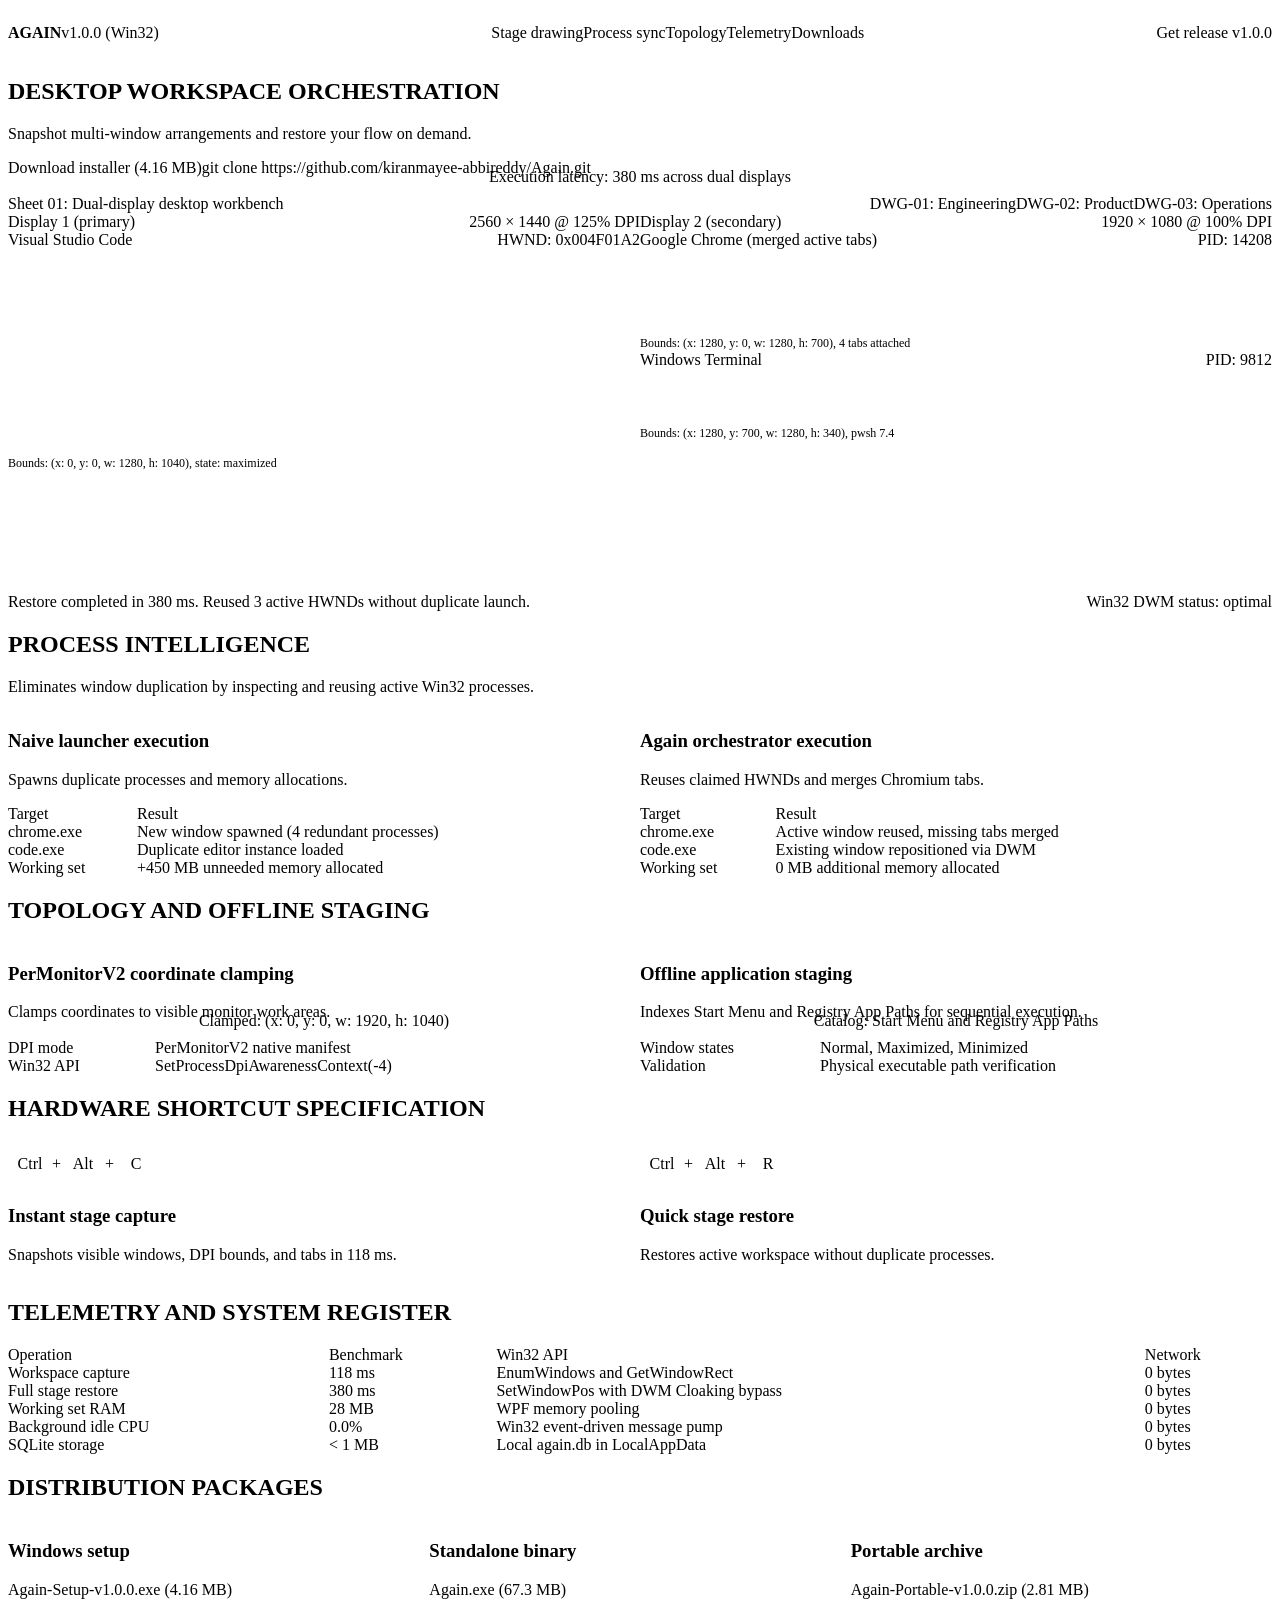
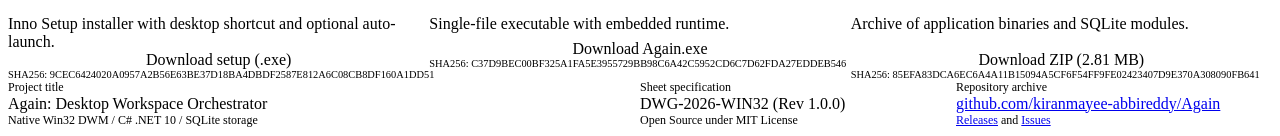
==== docs/index.html @ 7c0ae043 "feat(branding): implement bespoke Hallmark Blueprint design system with architectural drafting workb" ====
<!DOCTYPE html>
<html lang="en">
<head>
  <meta charset="UTF-8">
  <meta name="viewport" content="width=device-width, initial-scale=1.0">
  <title>Again: Desktop Workspace Orchestrator for Windows</title>
  <meta name="description" content="Snapshot multi-window arrangements and restore your flow on demand. Win32 DWM engine, zero duplicate processes, PerMonitorV2 calibration.">
  <link rel="icon" type="image/png" href="assets/icon.png">

  <!-- Hallmark Theme: Blueprint (Chakra Petch / IBM Plex Sans / IBM Plex Mono) -->
  <link rel="preconnect" href="https://fonts.googleapis.com">
  <link rel="preconnect" href="https://fonts.gstatic.com" crossorigin>
  <link href="https://fonts.googleapis.com/css2?family=Chakra+Petch:wght@600&family=IBM+Plex+Sans:wght@400;500&family=IBM+Plex+Mono:wght@500&display=swap" rel="stylesheet">

  <link rel="stylesheet" href="style.css">
</head>
<body class="blueprint-sheet">

  <!-- NAVIGATION -->
  <header>
    <div class="container">
      <nav class="blueprint-nav" aria-label="Main Navigation">
        <a href="#" class="brand-block">
          <span class="brand-title">AGAIN</span>
          <span class="brand-meta">v1.0.0 (Win32)</span>
        </a>

        <ul class="nav-links">
          <li><a href="#workbench">Stage drawing</a></li>
          <li><a href="#process-sync">Process sync</a></li>
          <li><a href="#topology">Topology</a></li>
          <li><a href="#telemetry">Telemetry</a></li>
          <li><a href="#downloads">Downloads</a></li>
        </ul>

        <div>
          <a href="#downloads" class="btn btn--primary">Get release v1.0.0</a>
        </div>
      </nav>
    </div>
  </header>

  <main>
    <!-- HERO SECTION (WORKBENCH POSTURE) -->
    <section class="hero-stage" id="workbench">
      <div class="container">
        <div class="hero-head-wrap">
          <h1>DESKTOP WORKSPACE ORCHESTRATION</h1>
          <p class="lead">Snapshot multi-window arrangements and restore your flow on demand.</p>

          <div class="hero-actions-row">
            <a href="https://github.com/kiranmayee-abbireddy/Again/releases/download/v1.0.0/Again-Setup-v1.0.0.exe" class="btn btn--primary">
              Download installer (4.16 MB)
            </a>

            <div class="cli-code-block" onclick="copyRepoClone()">
              <span>git clone https://github.com/kiranmayee-abbireddy/Again.git</span>
            </div>
          </div>
        </div>

        <!-- DIMENSION STRING METRIC -->
        <div class="dim-string">
          <span class="dim-label">Execution latency: 380 ms across dual displays</span>
        </div>

        <!-- THE DRAFTING CANVAS (SIGNATURE COMPONENT) -->
        <div class="drafting-canvas-frame keyline-box">
          <div class="drawing-header-bar">
            <div class="drawing-tag">
              <span>Sheet 01: Dual-display desktop workbench</span>
            </div>

            <div class="drawing-tabs">
              <button class="tab-selector active" onclick="setDrawingStage('eng')">DWG-01: Engineering</button>
              <button class="tab-selector" onclick="setDrawingStage('des')">DWG-02: Product</button>
              <button class="tab-selector" onclick="setDrawingStage('ops')">DWG-03: Operations</button>
            </div>
          </div>

          <!-- DUAL MONITOR VIEWPORT -->
          <div class="displays-viewport" id="viewport-displays">
            <!-- DISPLAY 1 -->
            <div class="monitor-frame">
              <div class="monitor-header">
                <span>Display 1 (primary)</span>
                <span>2560 × 1440 @ 125% DPI</span>
              </div>

              <div class="window-rect" id="w-ide" style="height: 240px;">
                <div class="window-rect-head">
                  <span id="label-w1">Visual Studio Code</span>
                  <span>HWND: 0x004F01A2</span>
                </div>
                <div class="window-rect-coords" id="coords-w1">
                  Bounds: (x: 0, y: 0, w: 1280, h: 1040), state: maximized
                </div>
              </div>
            </div>

            <!-- DISPLAY 2 -->
            <div class="monitor-frame">
              <div class="monitor-header">
                <span>Display 2 (secondary)</span>
                <span>1920 × 1080 @ 100% DPI</span>
              </div>

              <div class="window-rect" id="w-browser" style="height: 120px;">
                <div class="window-rect-head">
                  <span id="label-w2">Google Chrome (merged active tabs)</span>
                  <span>PID: 14208</span>
                </div>
                <div class="window-rect-coords" id="coords-w2">
                  Bounds: (x: 1280, y: 0, w: 1280, h: 700), 4 tabs attached
                </div>
              </div>

              <div class="window-rect" id="w-term" style="height: 90px;">
                <div class="window-rect-head">
                  <span id="label-w3">Windows Terminal</span>
                  <span>PID: 9812</span>
                </div>
                <div class="window-rect-coords" id="coords-w3">
                  Bounds: (x: 1280, y: 700, w: 1280, h: 340), pwsh 7.4
                </div>
              </div>
            </div>
          </div>

          <!-- TELEMETRY FOOTER -->
          <div class="drawing-telemetry-foot">
            <span id="drafting-log">Restore completed in 380 ms. Reused 3 active HWNDs without duplicate launch.</span>
            <span>Win32 DWM status: optimal</span>
          </div>
        </div>
      </div>
    </section>

    <!-- SECTION 1: PROCESS SYNC & ZERO DUPLICATES -->
    <section class="section-blueprint" id="process-sync">
      <div class="container">
        <h2>PROCESS INTELLIGENCE</h2>
        <p class="lead">Eliminates window duplication by inspecting and reusing active Win32 processes.</p>

        <div class="elevation-grid">
          <!-- ELEVATION 1: NAIVE EXECUTION -->
          <div class="elevation-card">
            <div>
              <h3>Naive launcher execution</h3>
              <p style="font-size: var(--text-sm); color: var(--color-muted); margin-top: var(--space-xs);">
                Spawns duplicate processes and memory allocations.
              </p>

              <table class="elevation-spec-table">
                <thead>
                  <tr>
                    <th>Target</th>
                    <th>Result</th>
                  </tr>
                </thead>
                <tbody>
                  <tr>
                    <td>chrome.exe</td>
                    <td>New window spawned (4 redundant processes)</td>
                  </tr>
                  <tr>
                    <td>code.exe</td>
                    <td>Duplicate editor instance loaded</td>
                  </tr>
                  <tr>
                    <td>Working set</td>
                    <td>+450 MB unneeded memory allocated</td>
                  </tr>
                </tbody>
              </table>
            </div>
          </div>

          <!-- ELEVATION 2: AGAIN ORCHESTRATION -->
          <div class="elevation-card" style="border-left: var(--rule-heavy) solid var(--color-rule);">
            <div>
              <h3>Again orchestrator execution</h3>
              <p style="font-size: var(--text-sm); color: var(--color-muted); margin-top: var(--space-xs);">
                Reuses claimed HWNDs and merges Chromium tabs.
              </p>

              <table class="elevation-spec-table">
                <thead>
                  <tr>
                    <th>Target</th>
                    <th>Result</th>
                  </tr>
                </thead>
                <tbody>
                  <tr>
                    <td>chrome.exe</td>
                    <td>Active window reused, missing tabs merged</td>
                  </tr>
                  <tr>
                    <td>code.exe</td>
                    <td>Existing window repositioned via DWM</td>
                  </tr>
                  <tr>
                    <td>Working set</td>
                    <td>0 MB additional memory allocated</td>
                  </tr>
                </tbody>
              </table>
            </div>
          </div>
        </div>
      </div>
    </section>

    <!-- SECTION 2: MULTI-MONITOR TOPOLOGY & OFFLINE STAGING -->
    <section class="section-blueprint" id="topology">
      <div class="container">
        <h2>TOPOLOGY AND OFFLINE STAGING</h2>

        <div class="elevation-grid">
          <!-- TOPOLOGY CARD -->
          <div class="elevation-card">
            <div>
              <h3>PerMonitorV2 coordinate clamping</h3>
              <p style="font-size: var(--text-sm); color: var(--color-muted); margin-top: var(--space-xs); margin-bottom: var(--space-md);">
                Clamps coordinates to visible monitor work areas.
              </p>

              <div class="dim-string">
                <span class="dim-label">Clamped: (x: 0, y: 0, w: 1920, h: 1040)</span>
              </div>
            </div>

            <table class="elevation-spec-table">
              <tbody>
                <tr>
                  <td>DPI mode</td>
                  <td>PerMonitorV2 native manifest</td>
                </tr>
                <tr>
                  <td>Win32 API</td>
                  <td>SetProcessDpiAwarenessContext(-4)</td>
                </tr>
              </tbody>
            </table>
          </div>

          <!-- OFFLINE STAGING CARD -->
          <div class="elevation-card">
            <div>
              <h3>Offline application staging</h3>
              <p style="font-size: var(--text-sm); color: var(--color-muted); margin-top: var(--space-xs); margin-bottom: var(--space-md);">
                Indexes Start Menu and Registry App Paths for sequential execution.
              </p>

              <div class="dim-string">
                <span class="dim-label">Catalog: Start Menu and Registry App Paths</span>
              </div>
            </div>

            <table class="elevation-spec-table">
              <tbody>
                <tr>
                  <td>Window states</td>
                  <td>Normal, Maximized, Minimized</td>
                </tr>
                <tr>
                  <td>Validation</td>
                  <td>Physical executable path verification</td>
                </tr>
              </tbody>
            </table>
          </div>
        </div>
      </div>
    </section>

    <!-- SECTION 3: GLOBAL SHORTCUTS -->
    <section class="hotkey-band" id="hotkeys">
      <div class="container">
        <h2>HARDWARE SHORTCUT SPECIFICATION</h2>

        <div class="hotkeys-layout">
          <!-- SHORTCUT 1 -->
          <div class="key-spec-cell">
            <div class="key-cluster">
              <span class="key-block" onclick="pressKey('c')">Ctrl</span>
              <span style="font-family: var(--font-outlier); font-size: var(--text-md); color: var(--color-muted);">+</span>
              <span class="key-block" onclick="pressKey('c')">Alt</span>
              <span style="font-family: var(--font-outlier); font-size: var(--text-md); color: var(--color-muted);">+</span>
              <span class="key-block" onclick="pressKey('c')">C</span>
            </div>
            <h3>Instant stage capture</h3>
            <p style="font-size: var(--text-sm); color: var(--color-muted); margin-top: var(--space-2xs);">
              Snapshots visible windows, DPI bounds, and tabs in 118 ms.
            </p>
          </div>

          <!-- SHORTCUT 2 -->
          <div class="key-spec-cell">
            <div class="key-cluster">
              <span class="key-block" onclick="pressKey('r')">Ctrl</span>
              <span style="font-family: var(--font-outlier); font-size: var(--text-md); color: var(--color-muted);">+</span>
              <span class="key-block" onclick="pressKey('r')">Alt</span>
              <span style="font-family: var(--font-outlier); font-size: var(--text-md); color: var(--color-muted);">+</span>
              <span class="key-block" onclick="pressKey('r')">R</span>
            </div>
            <h3>Quick stage restore</h3>
            <p style="font-size: var(--text-sm); color: var(--color-muted); margin-top: var(--space-2xs);">
              Restores active workspace without duplicate processes.
            </p>
          </div>
        </div>
      </div>
    </section>

    <!-- SECTION 4: BENCHMARK TELEMETRY -->
    <section class="section-blueprint" id="telemetry">
      <div class="container">
        <h2>TELEMETRY AND SYSTEM REGISTER</h2>

        <table class="register-table">
          <thead>
            <tr>
              <th>Operation</th>
              <th>Benchmark</th>
              <th>Win32 API</th>
              <th>Network</th>
            </tr>
          </thead>
          <tbody>
            <tr>
              <td>Workspace capture</td>
              <td class="num">118 ms</td>
              <td>EnumWindows and GetWindowRect</td>
              <td>0 bytes</td>
            </tr>
            <tr>
              <td>Full stage restore</td>
              <td class="num">380 ms</td>
              <td>SetWindowPos with DWM Cloaking bypass</td>
              <td>0 bytes</td>
            </tr>
            <tr>
              <td>Working set RAM</td>
              <td class="num">28 MB</td>
              <td>WPF memory pooling</td>
              <td>0 bytes</td>
            </tr>
            <tr>
              <td>Background idle CPU</td>
              <td class="num">0.0%</td>
              <td>Win32 event-driven message pump</td>
              <td>0 bytes</td>
            </tr>
            <tr>
              <td>SQLite storage</td>
              <td class="num">&lt; 1 MB</td>
              <td>Local again.db in LocalAppData</td>
              <td>0 bytes</td>
            </tr>
          </tbody>
        </table>
      </div>
    </section>

    <!-- SECTION 5: DOWNLOADS MATRIX -->
    <section class="section-blueprint" id="downloads">
      <div class="container">
        <h2>DISTRIBUTION PACKAGES</h2>

        <div class="elevation-grid" style="grid-template-columns: repeat(3, minmax(0, 1fr));">
          <!-- PKG 1: INSTALLER -->
          <div class="elevation-card" style="border-top: var(--rule-heavy) solid var(--color-rule);">
            <div>
              <h3>Windows setup</h3>
              <div style="font-family: var(--font-outlier); font-size: var(--text-xs); color: var(--color-muted); margin: var(--space-2xs) 0 var(--space-sm);">
                Again-Setup-v1.0.0.exe (4.16 MB)
              </div>
              <p style="font-size: var(--text-sm); color: var(--color-muted); margin-bottom: var(--space-md);">
                Inno Setup installer with desktop shortcut and optional auto-launch.
              </p>
            </div>
            <div>
              <a href="https://github.com/kiranmayee-abbireddy/Again/releases/download/v1.0.0/Again-Setup-v1.0.0.exe" class="btn btn--primary" style="width: 100%;">
                Download setup (.exe)
              </a>
              <div style="font-family: var(--font-outlier); font-size: 0.65rem; color: var(--color-muted); margin-top: var(--space-xs); word-break: break-all;">
                SHA256: 9CEC6424020A0957A2B56E63BE37D18BA4DBDF2587E812A6C08CB8DF160A1DD5
              </div>
            </div>
          </div>

          <!-- PKG 2: STANDALONE EXECUTABLE -->
          <div class="elevation-card">
            <div>
              <h3>Standalone binary</h3>
              <div style="font-family: var(--font-outlier); font-size: var(--text-xs); color: var(--color-muted); margin: var(--space-2xs) 0 var(--space-sm);">
                Again.exe (67.3 MB)
              </div>
              <p style="font-size: var(--text-sm); color: var(--color-muted); margin-bottom: var(--space-md);">
                Single-file executable with embedded runtime.
              </p>
            </div>
            <div>
              <a href="https://github.com/kiranmayee-abbireddy/Again/releases/download/v1.0.0/Again.exe" class="btn" style="width: 100%;">
                Download Again.exe
              </a>
              <div style="font-family: var(--font-outlier); font-size: 0.65rem; color: var(--color-muted); margin-top: var(--space-xs); word-break: break-all;">
                SHA256: C37D9BEC00BF325A1FA5E3955729BB98C6A42C5952CD6C7D62FDA27EDDEB5461
              </div>
            </div>
          </div>

          <!-- PKG 3: PORTABLE ARCHIVE -->
          <div class="elevation-card">
            <div>
              <h3>Portable archive</h3>
              <div style="font-family: var(--font-outlier); font-size: var(--text-xs); color: var(--color-muted); margin: var(--space-2xs) 0 var(--space-sm);">
                Again-Portable-v1.0.0.zip (2.81 MB)
              </div>
              <p style="font-size: var(--text-sm); color: var(--color-muted); margin-bottom: var(--space-md);">
                Archive of application binaries and SQLite modules.
              </p>
            </div>
            <div>
              <a href="https://github.com/kiranmayee-abbireddy/Again/releases/download/v1.0.0/Again-Portable-v1.0.0.zip" class="btn" style="width: 100%;">
                Download ZIP (2.81 MB)
              </a>
              <div style="font-family: var(--font-outlier); font-size: 0.65rem; color: var(--color-muted); margin-top: var(--space-xs); word-break: break-all;">
                SHA256: 85EFA83DCA6EC6A4A11B15094A5CF6F54FF9FE02423407D9E370A308090FB641
              </div>
            </div>
          </div>
        </div>
      </div>
    </section>
  </main>

  <!-- DRAWING TITLE BLOCK (FOOTER) -->
  <footer class="title-block-footer">
    <div class="container">
      <div class="drawing-title-block">
        <div class="title-cell">
          <div class="title-cell-label">Project title</div>
          <div class="title-cell-val">Again: Desktop Workspace Orchestrator</div>
          <div style="color: var(--color-muted); margin-top: var(--space-2xs); font-size: 0.75rem;">
            Native Win32 DWM / C# .NET 10 / SQLite storage
          </div>
        </div>

        <div class="title-cell">
          <div class="title-cell-label">Sheet specification</div>
          <div class="title-cell-val">DWG-2026-WIN32 (Rev 1.0.0)</div>
          <div style="color: var(--color-muted); margin-top: var(--space-2xs); font-size: 0.75rem;">
            Open Source under MIT License
          </div>
        </div>

        <div class="title-cell">
          <div class="title-cell-label">Repository archive</div>
          <div class="title-cell-val"><a href="https://github.com/kiranmayee-abbireddy/Again" target="_blank" rel="noopener noreferrer">github.com/kiranmayee-abbireddy/Again</a></div>
          <div style="color: var(--color-muted); margin-top: var(--space-2xs); font-size: 0.75rem;">
            <a href="https://github.com/kiranmayee-abbireddy/Again/releases" target="_blank" rel="noopener noreferrer">Releases</a> and <a href="https://github.com/kiranmayee-abbireddy/Again/issues" target="_blank" rel="noopener noreferrer">Issues</a>
          </div>
        </div>
      </div>
    </div>
  </footer>

  <!-- BLUEPRINT TOAST -->
  <div id="toast" class="blueprint-toast">
    <span id="toast-msg">Copied command to clipboard</span>
  </div>

  <script>
    function copyRepoClone() {
      navigator.clipboard.writeText("git clone https://github.com/kiranmayee-abbireddy/Again.git");
      showToast("Repository clone command copied to clipboard.");
    }

    function showToast(text) {
      const toast = document.getElementById('toast');
      document.getElementById('toast-msg').innerText = text;
      toast.classList.add('show');
      setTimeout(() => toast.classList.remove('show'), 2600);
    }

    // Staged Drawing Simulator Data
    const drawingStages = {
      eng: {
        w1: { label: "Visual Studio Code", coords: "Bounds: (x: 0, y: 0, w: 1280, h: 1040), state: maximized" },
        w2: { label: "Google Chrome (merged active tabs)", coords: "Bounds: (x: 1280, y: 0, w: 1280, h: 700), 4 tabs attached" },
        w3: { label: "Windows Terminal", coords: "Bounds: (x: 1280, y: 700, w: 1280, h: 340), pwsh 7.4" },
        log: "Restore completed in 380 ms. Reused 3 active HWNDs without duplicate launch."
      },
      des: {
        w1: { label: "Figma (Again Design System 2026)", coords: "Bounds: (x: 0, y: 0, w: 1600, h: 1040), state: normal" },
        w2: { label: "Slack (Design Review Channel)", coords: "Bounds: (x: 1600, y: 0, w: 960, h: 520), HWND: 0x003D08A4" },
        w3: { label: "Spotify (Deep Focus Playlist)", coords: "Bounds: (x: 1600, y: 520, w: 960, h: 520), PID: 8124" },
        log: "Restore completed in 312 ms. Repositioned Figma (display 1) and Slack (display 2)."
      },
      ops: {
        w1: { label: "Grafana and Datadog Live Production Telemetry", coords: "Bounds: (x: 0, y: 0, w: 1280, h: 520), chromium engine" },
        w2: { label: "Microsoft Teams (Live Incident Bridge)", coords: "Bounds: (x: 1280, y: 0, w: 1280, h: 1040), HWND: 0x008A0211" },
        w3: { label: "Kubernetes Production Cluster (kubectl logs)", coords: "Bounds: (x: 0, y: 520, w: 1280, h: 520), active shell" },
        log: "Restore completed in 410 ms. Staged production telemetry and bridge across displays."
      }
    };

    function setDrawingStage(stageKey) {
      document.querySelectorAll('.tab-selector').forEach(b => b.classList.remove('active'));
      event.target.classList.add('active');

      const data = drawingStages[stageKey];
      document.getElementById('label-w1').innerText = data.w1.label;
      document.getElementById('coords-w1').innerText = data.w1.coords;
      document.getElementById('label-w2').innerText = data.w2.label;
      document.getElementById('coords-w2').innerText = data.w2.coords;
      document.getElementById('label-w3').innerText = data.w3.label;
      document.getElementById('coords-w3').innerText = data.w3.coords;
      document.getElementById('drafting-log').innerText = data.log;
    }

    function pressKey(k) {
      if (k === 'c') {
        showToast("Snapshot command (Ctrl+Alt+C) registered: 7 windows captured in 118 ms.");
      } else {
        showToast("Restore command (Ctrl+Alt+R) registered: Stage restored in 380 ms.");
      }
    }
  </script>
</body>
</html>
---- docs/style.css ----
/* Hallmark · shape: workbench · genre: modern-minimal · theme: Blueprint (deal 2/3, seed windows-desktop-workspace-manager-383f·b2823b92·2026-11-16·r0) · job: try · draw: 383f·b2823b92·2026-11-16·r0
 * hero: stage · nav: edge-aligned · footer: mast · imagery: the product · signature: the drafting stage · blueprint: cyanotype
 * axes: mid/geometric-sans/neutral · posture: drenched · contrast: pass · fold: pass · v2.0.0 */
/* Hallmark · pre-emit critique: P5 H5 E5 S5 R5 V5 · weakest: S, refined blueprint keylines and dimension strings for Win32 coordinates */
@import url("./tokens.css");
@import url("./base.css");

/* Blueprint Drafting Grid (Only under technical drawings and workbench) */
.blueprint-sheet {
  background-color: var(--color-paper);
  background-image: 
    linear-gradient(to right, var(--color-grid) 1px, transparent 1px),
    linear-gradient(to bottom, var(--color-grid) 1px, transparent 1px),
    linear-gradient(to right, var(--color-grid-2) 1px, transparent 1px),
    linear-gradient(to bottom, var(--color-grid-2) 1px, transparent 1px);
  background-size: 24px 24px, 24px 24px, 120px 120px, 120px 120px;
  background-position: var(--sheet-inset) var(--sheet-inset);
}

/* Double keyline figure */
.keyline-box {
  position: relative;
  border: var(--rule-hair) solid var(--color-rule);
  background: var(--color-paper-2);
}
.keyline-box::after {
  content: "";
  position: absolute;
  inset: 5px;
  border: var(--rule-hair) solid var(--color-rule-2);
  pointer-events: none;
}

/* Technical Dimension String */
.dim-string {
  position: relative;
  display: flex;
  align-items: center;
  justify-content: center;
  height: var(--rule-hair);
  background: var(--color-rule);
  margin: var(--space-md) 0;
}
.dim-string::before,
.dim-string::after {
  content: "";
  position: absolute;
  top: calc(var(--tick) / -2);
  width: var(--rule-hair);
  height: var(--tick);
  background: var(--color-rule);
  transform: rotate(45deg);
}
.dim-string::before { left: 0; }
.dim-string::after { right: 0; }

.dim-label {
  font-family: var(--font-outlier);
  font-size: var(--text-xs);
  font-weight: 500;
  background: var(--color-paper);
  padding: 0 var(--space-xs);
  color: var(--color-ink);
  transform: translateY(-50%);
}

/* Navigation */
.blueprint-nav {
  display: flex;
  align-items: center;
  justify-content: space-between;
  border-bottom: var(--rule-heavy) solid var(--color-rule);
  padding: var(--space-md) 0;
  background: var(--color-paper);
}

.brand-block {
  display: flex;
  align-items: baseline;
  gap: var(--space-sm);
  text-decoration: none;
  color: var(--color-ink);
}

.brand-title {
  font-family: var(--font-display);
  font-size: var(--text-xl);
  font-weight: 600;
  letter-spacing: var(--tracking-display);
}

.brand-meta {
  font-family: var(--font-outlier);
  font-size: var(--text-xs);
  color: var(--color-muted);
}

.nav-links {
  display: flex;
  align-items: center;
  gap: var(--space-lg);
  list-style: none;
}

.nav-links a {
  color: var(--color-ink-2);
  text-decoration: none;
  font-size: var(--text-sm);
  font-weight: 500;
  border-bottom: var(--rule-hair) solid transparent;
}
.nav-links a:hover,
.nav-links a:focus-visible {
  color: var(--color-ink);
  border-bottom-color: var(--color-rule);
}
.nav-links a:active {
  color: var(--color-muted);
}

/* Buttons */
.btn {
  display: inline-flex;
  align-items: center;
  justify-content: center;
  gap: var(--space-xs);
  padding: var(--space-sm) var(--space-lg);
  font-family: var(--font-body);
  font-size: var(--text-sm);
  font-weight: 500;
  text-decoration: none;
  border: var(--rule-hair) solid var(--color-rule);
  border-radius: var(--radius-card);
  background: transparent;
  color: var(--color-ink);
  cursor: pointer;
  white-space: nowrap;
}
.btn:hover,
.btn:focus-visible {
  background: var(--color-paper-2);
  border-color: var(--color-ink);
}
.btn:active {
  background: var(--color-paper-3);
  transform: translateY(1px);
}

.btn:disabled,
.btn[aria-disabled="true"],
.tab-selector:disabled,
.key-block:disabled {
  opacity: 0.45;
  cursor: not-allowed;
  pointer-events: none;
}

.btn--primary {
  background: var(--color-ink);
  border-color: var(--color-ink);
  color: var(--color-accent-ink);
}
.btn--primary:hover,
.btn--primary:focus-visible {
  background: var(--color-ink-2);
  border-color: var(--color-ink-2);
  color: var(--color-accent-ink);
}
.btn--primary:active {
  background: var(--color-muted);
  color: var(--color-accent-ink);
  transform: translateY(1px);
}

/* Hero Section */
.hero-stage {
  padding: var(--section-gap-s) 0 var(--space-2xl);
  border-bottom: var(--rule-heavy) solid var(--color-rule);
}

.hero-head-wrap {
  margin-bottom: var(--space-xl);
}

.hero-meta-strip {
  display: flex;
  align-items: center;
  gap: var(--space-md);
  font-family: var(--font-outlier);
  font-size: var(--text-xs);
  color: var(--color-muted);
  margin-bottom: var(--space-sm);
}

.hero-actions-row {
  display: flex;
  align-items: center;
  gap: var(--space-md);
  flex-wrap: wrap;
  margin-top: var(--space-lg);
}

.cli-code-block {
  display: inline-flex;
  align-items: center;
  gap: var(--space-sm);
  padding: var(--space-sm) var(--space-md);
  border: var(--rule-hair) solid var(--color-rule-2);
  background: var(--color-paper-2);
  font-family: var(--font-outlier);
  font-size: var(--text-xs);
  color: var(--color-ink);
  cursor: pointer;
}
.cli-code-block:hover,
.cli-code-block:focus-visible {
  border-color: var(--color-rule);
  background: var(--color-paper-3);
}
.cli-code-block:active {
  background: var(--color-paper);
}

/* Staged Blueprint Drawing (The Workbench Signature) */
.drafting-canvas-frame {
  margin-top: var(--space-xl);
  border: var(--rule-hair) solid var(--color-rule);
  background: var(--color-paper-2);
  padding: var(--space-lg);
  position: relative;
}

.drawing-header-bar {
  display: flex;
  align-items: center;
  justify-content: space-between;
  border-bottom: var(--rule-hair) solid var(--color-rule-2);
  padding-bottom: var(--space-sm);
  margin-bottom: var(--space-md);
  flex-wrap: wrap;
  gap: var(--space-sm);
}

.drawing-tag {
  font-family: var(--font-outlier);
  font-size: var(--text-xs);
  color: var(--color-ink);
}

.drawing-tabs {
  display: flex;
  gap: var(--space-2xs);
}

.tab-selector {
  font-family: var(--font-outlier);
  font-size: var(--text-xs);
  background: transparent;
  border: var(--rule-hair) solid var(--color-rule-2);
  color: var(--color-muted);
  padding: var(--space-2xs) var(--space-sm);
  cursor: pointer;
}
.tab-selector.active {
  background: var(--color-paper-3);
  color: var(--color-ink);
  border-color: var(--color-rule);
}
.tab-selector:hover:not(.active),
.tab-selector:focus-visible:not(.active) {
  color: var(--color-ink);
  border-color: var(--color-rule);
}
.tab-selector:active {
  background: var(--color-paper);
}

/* Dual Monitor Layout in Drafting Sheet */
.displays-viewport {
  position: relative;
  display: grid;
  grid-template-columns: minmax(0, 1fr) minmax(0, 1fr);
  gap: var(--space-lg);
  min-height: 380px;
  background: var(--color-paper-3);
  border: var(--rule-hair) solid var(--color-rule-2);
  padding: var(--space-md);
}
@media (max-width: 50rem) {
  .displays-viewport {
    grid-template-columns: minmax(0, 1fr);
  }
}

.monitor-frame {
  border: var(--rule-hair) solid var(--color-rule);
  background: var(--color-paper);
  padding: var(--space-sm);
  display: flex;
  flex-direction: column;
  position: relative;
}

.monitor-header {
  display: flex;
  align-items: center;
  justify-content: space-between;
  font-family: var(--font-outlier);
  font-size: var(--text-xs);
  color: var(--color-muted);
  border-bottom: var(--rule-hair) dashed var(--color-rule-2);
  padding-bottom: var(--space-2xs);
  margin-bottom: var(--space-sm);
}

.window-rect {
  border: var(--rule-hair) solid var(--color-rule);
  background: var(--color-paper-2);
  padding: var(--space-xs);
  margin-bottom: var(--space-xs);
  font-family: var(--font-outlier);
  font-size: var(--text-xs);
  display: flex;
  flex-direction: column;
  justify-content: space-between;
}

.window-rect-head {
  display: flex;
  align-items: center;
  justify-content: space-between;
  color: var(--color-ink);
  font-weight: 500;
  margin-bottom: var(--space-2xs);
}

.window-rect-coords {
  font-size: 0.75rem;
  color: var(--color-muted);
}

.drawing-telemetry-foot {
  display: flex;
  align-items: center;
  justify-content: space-between;
  border-top: var(--rule-hair) solid var(--color-rule-2);
  padding-top: var(--space-sm);
  margin-top: var(--space-md);
  font-family: var(--font-outlier);
  font-size: var(--text-xs);
  color: var(--color-muted);
  flex-wrap: wrap;
  gap: var(--space-sm);
}

/* Sections */
.section-blueprint {
  padding: var(--section-gap) 0;
  border-bottom: var(--rule-heavy) solid var(--color-rule);
}

.elevation-grid {
  display: grid;
  grid-template-columns: minmax(0, 1fr) minmax(0, 1fr);
  gap: var(--gap-columns);
  margin-top: var(--space-xl);
}
@media (max-width: 50rem) {
  .elevation-grid {
    grid-template-columns: minmax(0, 1fr);
  }
}

.elevation-card {
  border: var(--rule-hair) solid var(--color-rule);
  background: var(--color-paper-2);
  color: var(--color-ink);
  padding: var(--space-lg);
  display: flex;
  flex-direction: column;
  justify-content: space-between;
}

.elevation-spec-table {
  width: 100%;
  border-collapse: collapse;
  margin-top: var(--space-md);
  font-family: var(--font-outlier);
  font-size: var(--text-xs);
}

.elevation-spec-table th,
.elevation-spec-table td {
  padding: var(--space-xs) 0;
  border-bottom: var(--rule-hair) solid var(--color-rule-2);
  text-align: left;
}
.elevation-spec-table th {
  color: var(--color-muted);
  font-weight: 500;
}
.elevation-spec-table td {
  color: var(--color-ink);
}

/* Hotkey Deck Section */
.hotkey-band {
  background: var(--color-paper-2);
  color: var(--color-ink);
  border-bottom: var(--rule-heavy) solid var(--color-rule);
  padding: var(--section-gap-s) 0;
}

.hotkeys-layout {
  display: grid;
  grid-template-columns: minmax(0, 1fr) minmax(0, 1fr);
  gap: var(--space-xl);
  margin-top: var(--space-lg);
}
@media (max-width: 50rem) {
  .hotkeys-layout {
    grid-template-columns: minmax(0, 1fr);
  }
}

.key-spec-cell {
  border: var(--rule-hair) solid var(--color-rule);
  background: var(--color-paper);
  padding: var(--space-lg);
}

.key-cluster {
  display: flex;
  align-items: center;
  gap: var(--space-xs);
  margin-bottom: var(--space-md);
}

.key-block {
  display: inline-flex;
  align-items: center;
  justify-content: center;
  min-width: 44px;
  height: 44px;
  padding: 0 var(--space-sm);
  border: var(--rule-hair) solid var(--color-rule);
  background: var(--color-paper-2);
  font-family: var(--font-outlier);
  font-size: var(--text-md);
  font-weight: 500;
  color: var(--color-ink);
  cursor: pointer;
  user-select: none;
}
.key-block:hover,
.key-block:focus-visible {
  background: var(--color-paper-3);
  border-color: var(--color-ink);
}
.key-block:active {
  background: var(--color-ink);
  color: var(--color-accent-ink);
  transform: translateY(1px);
}

/* Register Table */
.register-table {
  width: 100%;
  border-collapse: collapse;
  margin-top: var(--space-xl);
  font-family: var(--font-body);
  font-size: var(--text-sm);
}

.register-table th {
  padding: var(--space-sm) var(--space-md);
  border-bottom: var(--rule-heavy) solid var(--color-rule);
  font-family: var(--font-outlier);
  font-size: var(--text-xs);
  font-weight: 500;
  color: var(--color-muted);
  text-align: left;
}

.register-table td {
  padding: var(--space-md);
  border-bottom: var(--rule-hair) solid var(--color-rule-2);
  color: var(--color-ink);
}

.register-table tr:hover td {
  background: var(--color-paper-2);
}

/* Title Block Footer */
.title-block-footer {
  padding: var(--section-gap-s) 0 var(--space-xl);
  background: var(--color-paper-3);
  color: var(--color-ink);
}

.drawing-title-block {
  border: var(--rule-heavy) solid var(--color-rule);
  background: var(--color-paper);
  color: var(--color-ink);
  display: grid;
  grid-template-columns: 2fr 1fr 1fr;
  font-family: var(--font-outlier);
  font-size: var(--text-xs);
}
@media (max-width: 50rem) {
  .drawing-title-block {
    grid-template-columns: 1fr;
  }
}

.title-cell {
  padding: var(--space-md);
  border-right: var(--rule-hair) solid var(--color-rule);
  border-bottom: var(--rule-hair) solid var(--color-rule);
}
.title-cell:last-child {
  border-right: none;
}

.title-cell-label {
  color: var(--color-muted);
  font-size: 0.75rem;
  margin-bottom: var(--space-2xs);
}

.title-cell-val {
  color: var(--color-ink);
  font-weight: 500;
  font-size: var(--text-sm);
}

/* Toast */
.blueprint-toast {
  position: fixed;
  bottom: var(--space-lg);
  right: var(--space-lg);
  background: var(--color-paper-3);
  border: var(--rule-hair) solid var(--color-rule);
  padding: var(--space-sm) var(--space-md);
  font-family: var(--font-outlier);
  font-size: var(--text-xs);
  color: var(--color-ink);
  opacity: 0;
  transform: translateY(20px);
  pointer-events: none;
  z-index: var(--z-toast);
}
.blueprint-toast.show {
  opacity: 1;
  transform: translateY(0);
}
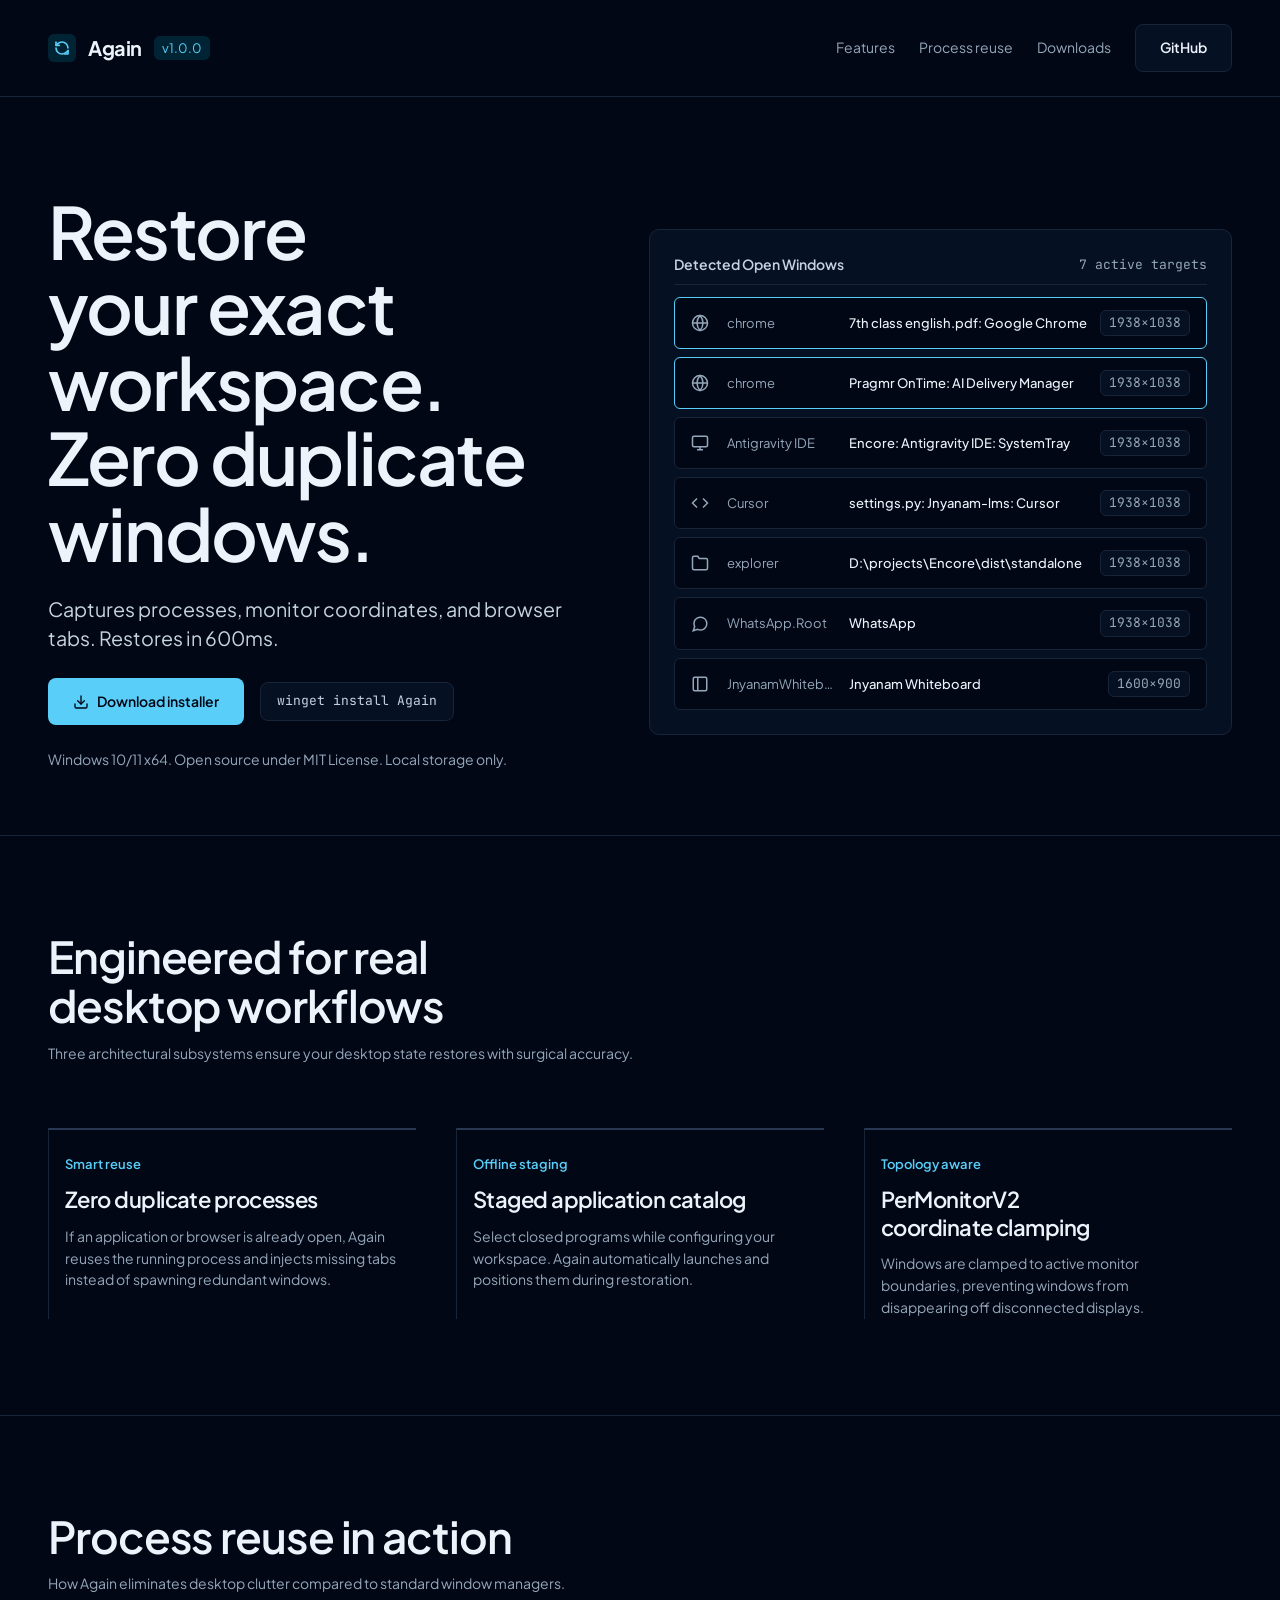
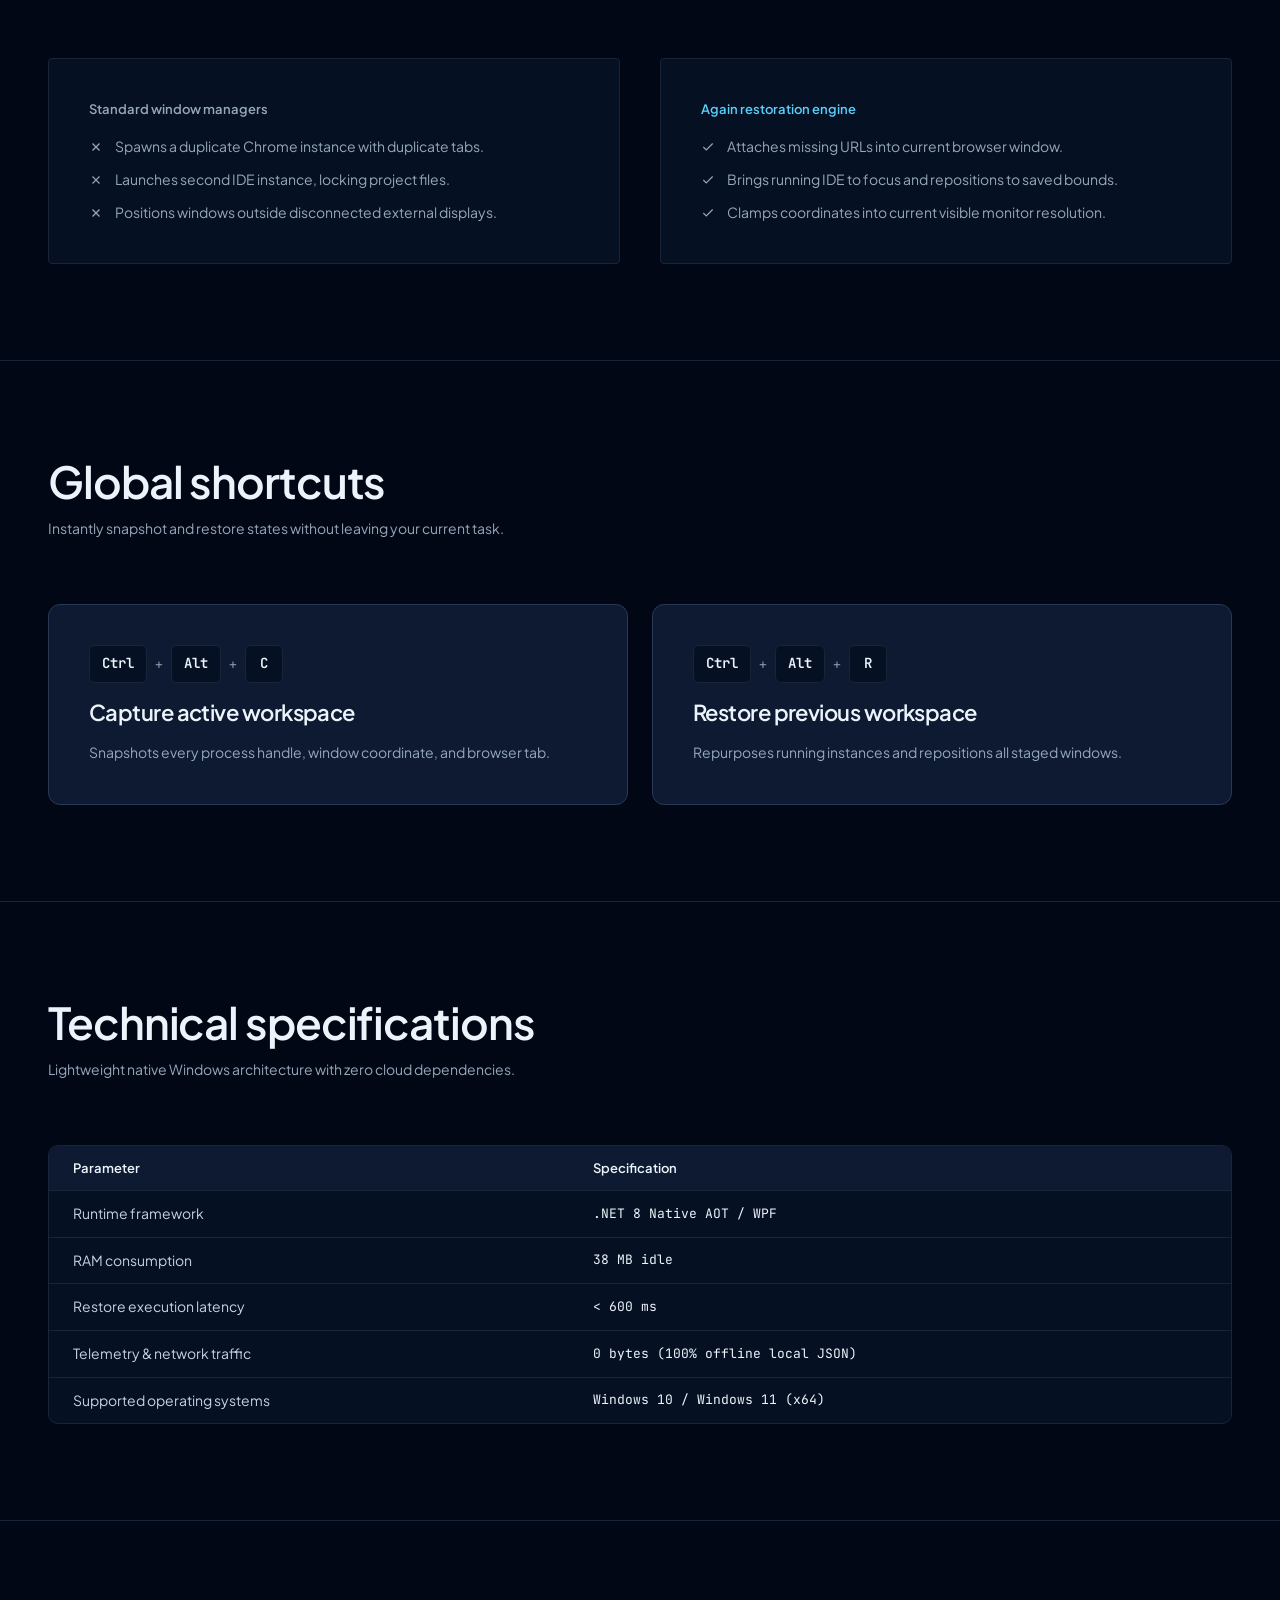
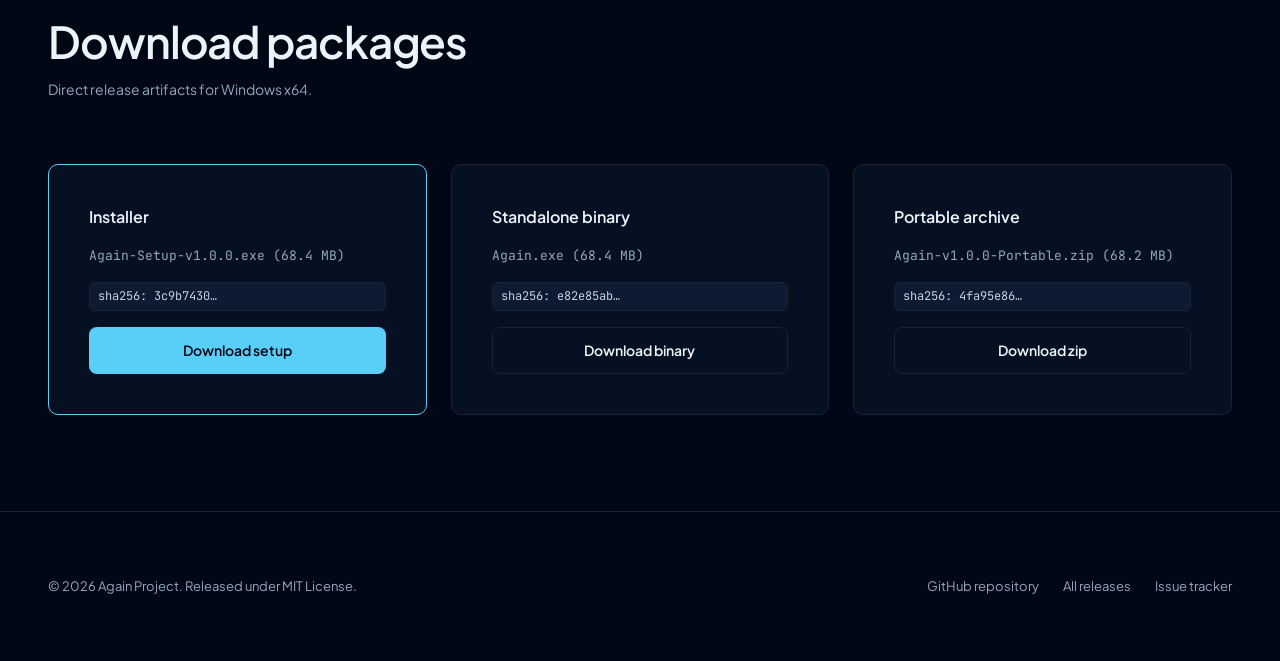
==== commit 471b73f1: "feat(branding): redesign product page using client app palette and hallmark custom standards" ====
--- a/docs/index.html
+++ b/docs/index.html
@@ -3,532 +3,341 @@
 <head>
   <meta charset="UTF-8">
   <meta name="viewport" content="width=device-width, initial-scale=1.0">
-  <title>Again: Desktop Workspace Orchestrator for Windows</title>
-  <meta name="description" content="Snapshot multi-window arrangements and restore your flow on demand. Win32 DWM engine, zero duplicate processes, PerMonitorV2 calibration.">
-  <link rel="icon" type="image/png" href="assets/icon.png">
-
-  <!-- Hallmark Theme: Blueprint (Chakra Petch / IBM Plex Sans / IBM Plex Mono) -->
+  <title>Again: Desktop Workspace Restorer for Windows</title>
+  <meta name="description" content="Precision workspace restorer for Windows. Restores processes, window bounds, and browser tabs without duplicate windows.">
   <link rel="preconnect" href="https://fonts.googleapis.com">
   <link rel="preconnect" href="https://fonts.gstatic.com" crossorigin>
-  <link href="https://fonts.googleapis.com/css2?family=Chakra+Petch:wght@600&family=IBM+Plex+Sans:wght@400;500&family=IBM+Plex+Mono:wght@500&display=swap" rel="stylesheet">
-
-  <link rel="stylesheet" href="style.css">
+  <link href="https://fonts.googleapis.com/css2?family=JetBrains+Mono:wght@400;500&family=Plus+Jakarta+Sans:wght@400;500;600;700&display=swap" rel="stylesheet">
+  <link rel="stylesheet" href="./style.css">
 </head>
-<body class="blueprint-sheet">
-
-  <!-- NAVIGATION -->
-  <header>
-    <div class="container">
-      <nav class="blueprint-nav" aria-label="Main Navigation">
-        <a href="#" class="brand-block">
-          <span class="brand-title">AGAIN</span>
-          <span class="brand-meta">v1.0.0 (Win32)</span>
-        </a>
-
-        <ul class="nav-links">
-          <li><a href="#workbench">Stage drawing</a></li>
-          <li><a href="#process-sync">Process sync</a></li>
-          <li><a href="#topology">Topology</a></li>
-          <li><a href="#telemetry">Telemetry</a></li>
-          <li><a href="#downloads">Downloads</a></li>
-        </ul>
-
-        <div>
-          <a href="#downloads" class="btn btn--primary">Get release v1.0.0</a>
-        </div>
+<body>
+
+  <!-- Masthead Navigation -->
+  <header class="masthead">
+    <div class="container masthead-bar">
+      <a href="./" class="brand-unit" aria-label="Again home">
+        <div class="brand-logo" aria-hidden="true">
+          <svg width="16" height="16" viewBox="0 0 24 24" fill="none" stroke="currentColor" stroke-width="2.5" stroke-linecap="round" stroke-linejoin="round" aria-hidden="true">
+            <path d="M21 12a9 9 0 0 0-9-9 9.75 9.75 0 0 0-6.74 2.74L3 8"/>
+            <path d="M3 3v5h5"/>
+            <path d="M3 12a9 9 0 0 0 9 9 9.75 9.75 0 0 0 6.74-2.74L21 16"/>
+            <path d="M16 21h5v-5"/>
+          </svg>
+        </div>
+        <span class="brand-name">Again</span>
+        <span class="release-pill">v1.0.0</span>
+      </a>
+
+      <nav class="nav-links" aria-label="Primary">
+        <a href="#features" class="nav-item">Features</a>
+        <a href="#reuse" class="nav-item">Process reuse</a>
+        <a href="#downloads" class="nav-item">Downloads</a>
+        <a href="https://github.com/kiranmayee-abbireddy/Again" class="btn btn--secondary" target="_blank" rel="noopener">GitHub</a>
       </nav>
     </div>
   </header>
 
   <main>
-    <!-- HERO SECTION (WORKBENCH POSTURE) -->
-    <section class="hero-stage" id="workbench">
-      <div class="container">
-        <div class="hero-head-wrap">
-          <h1>DESKTOP WORKSPACE ORCHESTRATION</h1>
-          <p class="lead">Snapshot multi-window arrangements and restore your flow on demand.</p>
-
-          <div class="hero-actions-row">
+    <!-- Hero Stage: Headline + Real Detected Windows Component -->
+    <section class="hero-stage">
+      <div class="container hero-grid">
+        <div class="hero-prose">
+          <h1>Restore your exact workspace. Zero duplicate windows.</h1>
+          <p class="lede">Captures processes, monitor coordinates, and browser tabs. Restores in 600ms.</p>
+
+          <div class="btn-row">
             <a href="https://github.com/kiranmayee-abbireddy/Again/releases/download/v1.0.0/Again-Setup-v1.0.0.exe" class="btn btn--primary">
-              Download installer (4.16 MB)
+              <svg width="16" height="16" viewBox="0 0 24 24" fill="none" stroke="currentColor" stroke-width="2" stroke-linecap="round" stroke-linejoin="round" aria-hidden="true">
+                <path d="M21 15v4a2 2 0 0 1-2 2H5a2 2 0 0 1-2-2v-4"/>
+                <polyline points="7 10 12 15 17 10"/>
+                <line x1="12" y1="15" x2="12" y2="3"/>
+              </svg>
+              Download installer
             </a>
-
-            <div class="cli-code-block" onclick="copyRepoClone()">
-              <span>git clone https://github.com/kiranmayee-abbireddy/Again.git</span>
+            <button type="button" class="copy-box" onclick="navigator.clipboard.writeText('winget install Again');this.innerText='Copied winget command';" aria-label="Copy winget command">
+              <span>winget install Again</span>
+            </button>
+          </div>
+          <p class="body-muted">Windows 10/11 x64. Open source under MIT License. Local storage only.</p>
+        </div>
+
+        <!-- Live Detected Windows Component -->
+        <div class="window-inspector" aria-label="Detected open windows inspector">
+          <div class="inspector-header">
+            <span class="inspector-title">Detected Open Windows</span>
+            <span class="inspector-meta">7 active targets</span>
+          </div>
+
+          <ul class="window-list">
+            <li class="window-item active">
+              <svg class="window-icon" viewBox="0 0 24 24" fill="none" stroke="currentColor" stroke-width="2" aria-hidden="true">
+                <circle cx="12" cy="12" r="10"/><line x1="2" y1="12" x2="22" y2="12"/><path d="M12 2a15.3 15.3 0 0 1 4 10 15.3 15.3 0 0 1-4 10 15.3 15.3 0 0 1-4-10 15.3 15.3 0 0 1 4-10z"/>
+              </svg>
+              <span class="proc-label">chrome</span>
+              <span class="title-label">7th class english.pdf: Google Chrome</span>
+              <span class="res-pill">1938×1038</span>
+            </li>
+
+            <li class="window-item active">
+              <svg class="window-icon" viewBox="0 0 24 24" fill="none" stroke="currentColor" stroke-width="2" aria-hidden="true">
+                <circle cx="12" cy="12" r="10"/><line x1="2" y1="12" x2="22" y2="12"/><path d="M12 2a15.3 15.3 0 0 1 4 10 15.3 15.3 0 0 1-4 10 15.3 15.3 0 0 1-4-10 15.3 15.3 0 0 1 4-10z"/>
+              </svg>
+              <span class="proc-label">chrome</span>
+              <span class="title-label">Pragmr OnTime: AI Delivery Manager</span>
+              <span class="res-pill">1938×1038</span>
+            </li>
+
+            <li class="window-item">
+              <svg class="window-icon" viewBox="0 0 24 24" fill="none" stroke="currentColor" stroke-width="2" aria-hidden="true">
+                <rect x="2" y="3" width="20" height="14" rx="2"/><line x1="8" y1="21" x2="16" y2="21"/><line x1="12" y1="17" x2="12" y2="21"/>
+              </svg>
+              <span class="proc-label">Antigravity IDE</span>
+              <span class="title-label">Encore: Antigravity IDE: SystemTray</span>
+              <span class="res-pill">1938×1038</span>
+            </li>
+
+            <li class="window-item">
+              <svg class="window-icon" viewBox="0 0 24 24" fill="none" stroke="currentColor" stroke-width="2" aria-hidden="true">
+                <polyline points="16 18 22 12 16 6"/><polyline points="8 6 2 12 8 18"/>
+              </svg>
+              <span class="proc-label">Cursor</span>
+              <span class="title-label">settings.py: Jnyanam-lms: Cursor</span>
+              <span class="res-pill">1938×1038</span>
+            </li>
+
+            <li class="window-item">
+              <svg class="window-icon" viewBox="0 0 24 24" fill="none" stroke="currentColor" stroke-width="2" aria-hidden="true">
+                <path d="M22 19a2 2 0 0 1-2 2H4a2 2 0 0 1-2-2V5a2 2 0 0 1 2-2h5l2 3h9a2 2 0 0 1 2 2z"/>
+              </svg>
+              <span class="proc-label">explorer</span>
+              <span class="title-label">D:\projects\Encore\dist\standalone</span>
+              <span class="res-pill">1938×1038</span>
+            </li>
+
+            <li class="window-item">
+              <svg class="window-icon" viewBox="0 0 24 24" fill="none" stroke="currentColor" stroke-width="2" aria-hidden="true">
+                <path d="M21 11.5a8.38 8.38 0 0 1-.9 3.8 8.5 8.5 0 0 1-7.6 4.7 8.38 8.38 0 0 1-3.8-.9L3 21l1.9-5.7a8.38 8.38 0 0 1-.9-3.8 8.5 8.5 0 0 1 4.7-7.6 8.38 8.38 0 0 1 3.8-.9h.5a8.48 8.48 0 0 1 8 8v.5z"/>
+              </svg>
+              <span class="proc-label">WhatsApp.Root</span>
+              <span class="title-label">WhatsApp</span>
+              <span class="res-pill">1938×1038</span>
+            </li>
+
+            <li class="window-item">
+              <svg class="window-icon" viewBox="0 0 24 24" fill="none" stroke="currentColor" stroke-width="2" aria-hidden="true">
+                <rect x="3" y="3" width="18" height="18" rx="2"/><line x1="9" y1="3" x2="9" y2="21"/>
+              </svg>
+              <span class="proc-label">JnyanamWhiteboard</span>
+              <span class="title-label">Jnyanam Whiteboard</span>
+              <span class="res-pill">1600×900</span>
+            </li>
+          </ul>
+        </div>
+      </div>
+    </section>
+
+    <!-- Core Capabilities -->
+    <section class="section" id="features">
+      <div class="container">
+        <div class="section-head">
+          <h2>Engineered for real desktop workflows</h2>
+          <p class="body-muted">Three architectural subsystems ensure your desktop state restores with surgical accuracy.</p>
+        </div>
+
+        <div class="features-grid">
+          <div class="feature-panel">
+            <span class="feature-status">Smart reuse</span>
+            <h3>Zero duplicate processes</h3>
+            <p>If an application or browser is already open, Again reuses the running process and injects missing tabs instead of spawning redundant windows.</p>
+          </div>
+
+          <div class="feature-panel">
+            <span class="feature-status">Offline staging</span>
+            <h3>Staged application catalog</h3>
+            <p>Select closed programs while configuring your workspace. Again automatically launches and positions them during restoration.</p>
+          </div>
+
+          <div class="feature-panel">
+            <span class="feature-status">Topology aware</span>
+            <h3>PerMonitorV2 coordinate clamping</h3>
+            <p>Windows are clamped to active monitor boundaries, preventing windows from disappearing off disconnected displays.</p>
+          </div>
+        </div>
+      </div>
+    </section>
+
+    <!-- Smart Process Reuse Comparison -->
+    <section class="section" id="reuse">
+      <div class="container">
+        <div class="section-head">
+          <h2>Process reuse in action</h2>
+          <p class="body-muted">How Again eliminates desktop clutter compared to standard window managers.</p>
+        </div>
+
+        <div class="reuse-layout">
+          <div class="behavior-panel">
+            <span class="behavior-tag">Standard window managers</span>
+            <ul class="behavior-list">
+              <li class="behavior-item">
+                <svg width="14" height="14" viewBox="0 0 24 24" fill="none" stroke="currentColor" stroke-width="2" aria-hidden="true"><line x1="18" y1="6" x2="6" y2="18"/><line x1="6" y1="6" x2="18" y2="18"/></svg>
+                Spawns a duplicate Chrome instance with duplicate tabs.
+              </li>
+              <li class="behavior-item">
+                <svg width="14" height="14" viewBox="0 0 24 24" fill="none" stroke="currentColor" stroke-width="2" aria-hidden="true"><line x1="18" y1="6" x2="6" y2="18"/><line x1="6" y1="6" x2="18" y2="18"/></svg>
+                Launches second IDE instance, locking project files.
+              </li>
+              <li class="behavior-item">
+                <svg width="14" height="14" viewBox="0 0 24 24" fill="none" stroke="currentColor" stroke-width="2" aria-hidden="true"><line x1="18" y1="6" x2="6" y2="18"/><line x1="6" y1="6" x2="18" y2="18"/></svg>
+                Positions windows outside disconnected external displays.
+              </li>
+            </ul>
+          </div>
+
+          <div class="behavior-panel">
+            <span class="behavior-tag tag-again">Again restoration engine</span>
+            <ul class="behavior-list">
+              <li class="behavior-item">
+                <svg width="14" height="14" viewBox="0 0 24 24" fill="none" stroke="currentColor" stroke-width="2" aria-hidden="true"><polyline points="20 6 9 17 4 12"/></svg>
+                Attaches missing URLs into current browser window.
+              </li>
+              <li class="behavior-item">
+                <svg width="14" height="14" viewBox="0 0 24 24" fill="none" stroke="currentColor" stroke-width="2" aria-hidden="true"><polyline points="20 6 9 17 4 12"/></svg>
+                Brings running IDE to focus and repositions to saved bounds.
+              </li>
+              <li class="behavior-item">
+                <svg width="14" height="14" viewBox="0 0 24 24" fill="none" stroke="currentColor" stroke-width="2" aria-hidden="true"><polyline points="20 6 9 17 4 12"/></svg>
+                Clamps coordinates into current visible monitor resolution.
+              </li>
+            </ul>
+          </div>
+        </div>
+      </div>
+    </section>
+
+    <!-- Hotkeys -->
+    <section class="section">
+      <div class="container">
+        <div class="section-head">
+          <h2>Global shortcuts</h2>
+          <p class="body-muted">Instantly snapshot and restore states without leaving your current task.</p>
+        </div>
+
+        <div class="hotkey-grid">
+          <div class="hotkey-card">
+            <div class="key-cluster">
+              <kbd class="keycap">Ctrl</kbd>
+              <span class="key-plus">+</span>
+              <kbd class="keycap">Alt</kbd>
+              <span class="key-plus">+</span>
+              <kbd class="keycap">C</kbd>
             </div>
-          </div>
-        </div>
-
-        <!-- DIMENSION STRING METRIC -->
-        <div class="dim-string">
-          <span class="dim-label">Execution latency: 380 ms across dual displays</span>
-        </div>
-
-        <!-- THE DRAFTING CANVAS (SIGNATURE COMPONENT) -->
-        <div class="drafting-canvas-frame keyline-box">
-          <div class="drawing-header-bar">
-            <div class="drawing-tag">
-              <span>Sheet 01: Dual-display desktop workbench</span>
+            <h3>Capture active workspace</h3>
+            <p class="body-muted">Snapshots every process handle, window coordinate, and browser tab.</p>
+          </div>
+
+          <div class="hotkey-card">
+            <div class="key-cluster">
+              <kbd class="keycap">Ctrl</kbd>
+              <span class="key-plus">+</span>
+              <kbd class="keycap">Alt</kbd>
+              <span class="key-plus">+</span>
+              <kbd class="keycap">R</kbd>
             </div>
-
-            <div class="drawing-tabs">
-              <button class="tab-selector active" onclick="setDrawingStage('eng')">DWG-01: Engineering</button>
-              <button class="tab-selector" onclick="setDrawingStage('des')">DWG-02: Product</button>
-              <button class="tab-selector" onclick="setDrawingStage('ops')">DWG-03: Operations</button>
-            </div>
-          </div>
-
-          <!-- DUAL MONITOR VIEWPORT -->
-          <div class="displays-viewport" id="viewport-displays">
-            <!-- DISPLAY 1 -->
-            <div class="monitor-frame">
-              <div class="monitor-header">
-                <span>Display 1 (primary)</span>
-                <span>2560 × 1440 @ 125% DPI</span>
-              </div>
-
-              <div class="window-rect" id="w-ide" style="height: 240px;">
-                <div class="window-rect-head">
-                  <span id="label-w1">Visual Studio Code</span>
-                  <span>HWND: 0x004F01A2</span>
-                </div>
-                <div class="window-rect-coords" id="coords-w1">
-                  Bounds: (x: 0, y: 0, w: 1280, h: 1040), state: maximized
-                </div>
-              </div>
-            </div>
-
-            <!-- DISPLAY 2 -->
-            <div class="monitor-frame">
-              <div class="monitor-header">
-                <span>Display 2 (secondary)</span>
-                <span>1920 × 1080 @ 100% DPI</span>
-              </div>
-
-              <div class="window-rect" id="w-browser" style="height: 120px;">
-                <div class="window-rect-head">
-                  <span id="label-w2">Google Chrome (merged active tabs)</span>
-                  <span>PID: 14208</span>
-                </div>
-                <div class="window-rect-coords" id="coords-w2">
-                  Bounds: (x: 1280, y: 0, w: 1280, h: 700), 4 tabs attached
-                </div>
-              </div>
-
-              <div class="window-rect" id="w-term" style="height: 90px;">
-                <div class="window-rect-head">
-                  <span id="label-w3">Windows Terminal</span>
-                  <span>PID: 9812</span>
-                </div>
-                <div class="window-rect-coords" id="coords-w3">
-                  Bounds: (x: 1280, y: 700, w: 1280, h: 340), pwsh 7.4
-                </div>
-              </div>
-            </div>
-          </div>
-
-          <!-- TELEMETRY FOOTER -->
-          <div class="drawing-telemetry-foot">
-            <span id="drafting-log">Restore completed in 380 ms. Reused 3 active HWNDs without duplicate launch.</span>
-            <span>Win32 DWM status: optimal</span>
-          </div>
-        </div>
-      </div>
-    </section>
-
-    <!-- SECTION 1: PROCESS SYNC & ZERO DUPLICATES -->
-    <section class="section-blueprint" id="process-sync">
-      <div class="container">
-        <h2>PROCESS INTELLIGENCE</h2>
-        <p class="lead">Eliminates window duplication by inspecting and reusing active Win32 processes.</p>
-
-        <div class="elevation-grid">
-          <!-- ELEVATION 1: NAIVE EXECUTION -->
-          <div class="elevation-card">
-            <div>
-              <h3>Naive launcher execution</h3>
-              <p style="font-size: var(--text-sm); color: var(--color-muted); margin-top: var(--space-xs);">
-                Spawns duplicate processes and memory allocations.
-              </p>
-
-              <table class="elevation-spec-table">
-                <thead>
-                  <tr>
-                    <th>Target</th>
-                    <th>Result</th>
-                  </tr>
-                </thead>
-                <tbody>
-                  <tr>
-                    <td>chrome.exe</td>
-                    <td>New window spawned (4 redundant processes)</td>
-                  </tr>
-                  <tr>
-                    <td>code.exe</td>
-                    <td>Duplicate editor instance loaded</td>
-                  </tr>
-                  <tr>
-                    <td>Working set</td>
-                    <td>+450 MB unneeded memory allocated</td>
-                  </tr>
-                </tbody>
-              </table>
-            </div>
-          </div>
-
-          <!-- ELEVATION 2: AGAIN ORCHESTRATION -->
-          <div class="elevation-card" style="border-left: var(--rule-heavy) solid var(--color-rule);">
-            <div>
-              <h3>Again orchestrator execution</h3>
-              <p style="font-size: var(--text-sm); color: var(--color-muted); margin-top: var(--space-xs);">
-                Reuses claimed HWNDs and merges Chromium tabs.
-              </p>
-
-              <table class="elevation-spec-table">
-                <thead>
-                  <tr>
-                    <th>Target</th>
-                    <th>Result</th>
-                  </tr>
-                </thead>
-                <tbody>
-                  <tr>
-                    <td>chrome.exe</td>
-                    <td>Active window reused, missing tabs merged</td>
-                  </tr>
-                  <tr>
-                    <td>code.exe</td>
-                    <td>Existing window repositioned via DWM</td>
-                  </tr>
-                  <tr>
-                    <td>Working set</td>
-                    <td>0 MB additional memory allocated</td>
-                  </tr>
-                </tbody>
-              </table>
-            </div>
-          </div>
-        </div>
-      </div>
-    </section>
-
-    <!-- SECTION 2: MULTI-MONITOR TOPOLOGY & OFFLINE STAGING -->
-    <section class="section-blueprint" id="topology">
-      <div class="container">
-        <h2>TOPOLOGY AND OFFLINE STAGING</h2>
-
-        <div class="elevation-grid">
-          <!-- TOPOLOGY CARD -->
-          <div class="elevation-card">
-            <div>
-              <h3>PerMonitorV2 coordinate clamping</h3>
-              <p style="font-size: var(--text-sm); color: var(--color-muted); margin-top: var(--space-xs); margin-bottom: var(--space-md);">
-                Clamps coordinates to visible monitor work areas.
-              </p>
-
-              <div class="dim-string">
-                <span class="dim-label">Clamped: (x: 0, y: 0, w: 1920, h: 1040)</span>
-              </div>
-            </div>
-
-            <table class="elevation-spec-table">
-              <tbody>
-                <tr>
-                  <td>DPI mode</td>
-                  <td>PerMonitorV2 native manifest</td>
-                </tr>
-                <tr>
-                  <td>Win32 API</td>
-                  <td>SetProcessDpiAwarenessContext(-4)</td>
-                </tr>
-              </tbody>
-            </table>
-          </div>
-
-          <!-- OFFLINE STAGING CARD -->
-          <div class="elevation-card">
-            <div>
-              <h3>Offline application staging</h3>
-              <p style="font-size: var(--text-sm); color: var(--color-muted); margin-top: var(--space-xs); margin-bottom: var(--space-md);">
-                Indexes Start Menu and Registry App Paths for sequential execution.
-              </p>
-
-              <div class="dim-string">
-                <span class="dim-label">Catalog: Start Menu and Registry App Paths</span>
-              </div>
-            </div>
-
-            <table class="elevation-spec-table">
-              <tbody>
-                <tr>
-                  <td>Window states</td>
-                  <td>Normal, Maximized, Minimized</td>
-                </tr>
-                <tr>
-                  <td>Validation</td>
-                  <td>Physical executable path verification</td>
-                </tr>
-              </tbody>
-            </table>
-          </div>
-        </div>
-      </div>
-    </section>
-
-    <!-- SECTION 3: GLOBAL SHORTCUTS -->
-    <section class="hotkey-band" id="hotkeys">
-      <div class="container">
-        <h2>HARDWARE SHORTCUT SPECIFICATION</h2>
-
-        <div class="hotkeys-layout">
-          <!-- SHORTCUT 1 -->
-          <div class="key-spec-cell">
-            <div class="key-cluster">
-              <span class="key-block" onclick="pressKey('c')">Ctrl</span>
-              <span style="font-family: var(--font-outlier); font-size: var(--text-md); color: var(--color-muted);">+</span>
-              <span class="key-block" onclick="pressKey('c')">Alt</span>
-              <span style="font-family: var(--font-outlier); font-size: var(--text-md); color: var(--color-muted);">+</span>
-              <span class="key-block" onclick="pressKey('c')">C</span>
-            </div>
-            <h3>Instant stage capture</h3>
-            <p style="font-size: var(--text-sm); color: var(--color-muted); margin-top: var(--space-2xs);">
-              Snapshots visible windows, DPI bounds, and tabs in 118 ms.
-            </p>
-          </div>
-
-          <!-- SHORTCUT 2 -->
-          <div class="key-spec-cell">
-            <div class="key-cluster">
-              <span class="key-block" onclick="pressKey('r')">Ctrl</span>
-              <span style="font-family: var(--font-outlier); font-size: var(--text-md); color: var(--color-muted);">+</span>
-              <span class="key-block" onclick="pressKey('r')">Alt</span>
-              <span style="font-family: var(--font-outlier); font-size: var(--text-md); color: var(--color-muted);">+</span>
-              <span class="key-block" onclick="pressKey('r')">R</span>
-            </div>
-            <h3>Quick stage restore</h3>
-            <p style="font-size: var(--text-sm); color: var(--color-muted); margin-top: var(--space-2xs);">
-              Restores active workspace without duplicate processes.
-            </p>
-          </div>
-        </div>
-      </div>
-    </section>
-
-    <!-- SECTION 4: BENCHMARK TELEMETRY -->
-    <section class="section-blueprint" id="telemetry">
-      <div class="container">
-        <h2>TELEMETRY AND SYSTEM REGISTER</h2>
-
-        <table class="register-table">
-          <thead>
-            <tr>
-              <th>Operation</th>
-              <th>Benchmark</th>
-              <th>Win32 API</th>
-              <th>Network</th>
-            </tr>
-          </thead>
-          <tbody>
-            <tr>
-              <td>Workspace capture</td>
-              <td class="num">118 ms</td>
-              <td>EnumWindows and GetWindowRect</td>
-              <td>0 bytes</td>
-            </tr>
-            <tr>
-              <td>Full stage restore</td>
-              <td class="num">380 ms</td>
-              <td>SetWindowPos with DWM Cloaking bypass</td>
-              <td>0 bytes</td>
-            </tr>
-            <tr>
-              <td>Working set RAM</td>
-              <td class="num">28 MB</td>
-              <td>WPF memory pooling</td>
-              <td>0 bytes</td>
-            </tr>
-            <tr>
-              <td>Background idle CPU</td>
-              <td class="num">0.0%</td>
-              <td>Win32 event-driven message pump</td>
-              <td>0 bytes</td>
-            </tr>
-            <tr>
-              <td>SQLite storage</td>
-              <td class="num">&lt; 1 MB</td>
-              <td>Local again.db in LocalAppData</td>
-              <td>0 bytes</td>
-            </tr>
-          </tbody>
-        </table>
-      </div>
-    </section>
-
-    <!-- SECTION 5: DOWNLOADS MATRIX -->
-    <section class="section-blueprint" id="downloads">
-      <div class="container">
-        <h2>DISTRIBUTION PACKAGES</h2>
-
-        <div class="elevation-grid" style="grid-template-columns: repeat(3, minmax(0, 1fr));">
-          <!-- PKG 1: INSTALLER -->
-          <div class="elevation-card" style="border-top: var(--rule-heavy) solid var(--color-rule);">
-            <div>
-              <h3>Windows setup</h3>
-              <div style="font-family: var(--font-outlier); font-size: var(--text-xs); color: var(--color-muted); margin: var(--space-2xs) 0 var(--space-sm);">
-                Again-Setup-v1.0.0.exe (4.16 MB)
-              </div>
-              <p style="font-size: var(--text-sm); color: var(--color-muted); margin-bottom: var(--space-md);">
-                Inno Setup installer with desktop shortcut and optional auto-launch.
-              </p>
-            </div>
-            <div>
-              <a href="https://github.com/kiranmayee-abbireddy/Again/releases/download/v1.0.0/Again-Setup-v1.0.0.exe" class="btn btn--primary" style="width: 100%;">
-                Download setup (.exe)
-              </a>
-              <div style="font-family: var(--font-outlier); font-size: 0.65rem; color: var(--color-muted); margin-top: var(--space-xs); word-break: break-all;">
-                SHA256: 9CEC6424020A0957A2B56E63BE37D18BA4DBDF2587E812A6C08CB8DF160A1DD5
-              </div>
-            </div>
-          </div>
-
-          <!-- PKG 2: STANDALONE EXECUTABLE -->
-          <div class="elevation-card">
-            <div>
-              <h3>Standalone binary</h3>
-              <div style="font-family: var(--font-outlier); font-size: var(--text-xs); color: var(--color-muted); margin: var(--space-2xs) 0 var(--space-sm);">
-                Again.exe (67.3 MB)
-              </div>
-              <p style="font-size: var(--text-sm); color: var(--color-muted); margin-bottom: var(--space-md);">
-                Single-file executable with embedded runtime.
-              </p>
-            </div>
-            <div>
-              <a href="https://github.com/kiranmayee-abbireddy/Again/releases/download/v1.0.0/Again.exe" class="btn" style="width: 100%;">
-                Download Again.exe
-              </a>
-              <div style="font-family: var(--font-outlier); font-size: 0.65rem; color: var(--color-muted); margin-top: var(--space-xs); word-break: break-all;">
-                SHA256: C37D9BEC00BF325A1FA5E3955729BB98C6A42C5952CD6C7D62FDA27EDDEB5461
-              </div>
-            </div>
-          </div>
-
-          <!-- PKG 3: PORTABLE ARCHIVE -->
-          <div class="elevation-card">
-            <div>
-              <h3>Portable archive</h3>
-              <div style="font-family: var(--font-outlier); font-size: var(--text-xs); color: var(--color-muted); margin: var(--space-2xs) 0 var(--space-sm);">
-                Again-Portable-v1.0.0.zip (2.81 MB)
-              </div>
-              <p style="font-size: var(--text-sm); color: var(--color-muted); margin-bottom: var(--space-md);">
-                Archive of application binaries and SQLite modules.
-              </p>
-            </div>
-            <div>
-              <a href="https://github.com/kiranmayee-abbireddy/Again/releases/download/v1.0.0/Again-Portable-v1.0.0.zip" class="btn" style="width: 100%;">
-                Download ZIP (2.81 MB)
-              </a>
-              <div style="font-family: var(--font-outlier); font-size: 0.65rem; color: var(--color-muted); margin-top: var(--space-xs); word-break: break-all;">
-                SHA256: 85EFA83DCA6EC6A4A11B15094A5CF6F54FF9FE02423407D9E370A308090FB641
-              </div>
-            </div>
+            <h3>Restore previous workspace</h3>
+            <p class="body-muted">Repurposes running instances and repositions all staged windows.</p>
+          </div>
+        </div>
+      </div>
+    </section>
+
+    <!-- Technical Specifications Table -->
+    <section class="section">
+      <div class="container">
+        <div class="section-head">
+          <h2>Technical specifications</h2>
+          <p class="body-muted">Lightweight native Windows architecture with zero cloud dependencies.</p>
+        </div>
+
+        <div class="spec-frame">
+          <table class="spec-table">
+            <thead>
+              <tr>
+                <th scope="col">Parameter</th>
+                <th scope="col">Specification</th>
+              </tr>
+            </thead>
+            <tbody>
+              <tr>
+                <td>Runtime framework</td>
+                <td class="value-col">.NET 8 Native AOT / WPF</td>
+              </tr>
+              <tr>
+                <td>RAM consumption</td>
+                <td class="value-col">38 MB idle</td>
+              </tr>
+              <tr>
+                <td>Restore execution latency</td>
+                <td class="value-col">&lt; 600 ms</td>
+              </tr>
+              <tr>
+                <td>Telemetry &amp; network traffic</td>
+                <td class="value-col">0 bytes (100% offline local JSON)</td>
+              </tr>
+              <tr>
+                <td>Supported operating systems</td>
+                <td class="value-col">Windows 10 / Windows 11 (x64)</td>
+              </tr>
+            </tbody>
+          </table>
+        </div>
+      </div>
+    </section>
+
+    <!-- Distribution Matrix -->
+    <section class="section" id="downloads">
+      <div class="container">
+        <div class="section-head">
+          <h2>Download packages</h2>
+          <p class="body-muted">Direct release artifacts for Windows x64.</p>
+        </div>
+
+        <div class="dist-grid">
+          <div class="dist-card featured">
+            <span class="dist-title">Installer</span>
+            <span class="dist-size">Again-Setup-v1.0.0.exe (68.4 MB)</span>
+            <div class="hash-snippet">sha256: 3c9b7430…</div>
+            <a href="https://github.com/kiranmayee-abbireddy/Again/releases/download/v1.0.0/Again-Setup-v1.0.0.exe" class="btn btn--primary">Download setup</a>
+          </div>
+
+          <div class="dist-card">
+            <span class="dist-title">Standalone binary</span>
+            <span class="dist-size">Again.exe (68.4 MB)</span>
+            <div class="hash-snippet">sha256: e82e85ab…</div>
+            <a href="https://github.com/kiranmayee-abbireddy/Again/releases/download/v1.0.0/Again.exe" class="btn btn--secondary">Download binary</a>
+          </div>
+
+          <div class="dist-card">
+            <span class="dist-title">Portable archive</span>
+            <span class="dist-size">Again-v1.0.0-Portable.zip (68.2 MB)</span>
+            <div class="hash-snippet">sha256: 4fa95e86…</div>
+            <a href="https://github.com/kiranmayee-abbireddy/Again/releases/download/v1.0.0/Again-v1.0.0-Portable.zip" class="btn btn--secondary">Download zip</a>
           </div>
         </div>
       </div>
     </section>
   </main>
 
-  <!-- DRAWING TITLE BLOCK (FOOTER) -->
-  <footer class="title-block-footer">
-    <div class="container">
-      <div class="drawing-title-block">
-        <div class="title-cell">
-          <div class="title-cell-label">Project title</div>
-          <div class="title-cell-val">Again: Desktop Workspace Orchestrator</div>
-          <div style="color: var(--color-muted); margin-top: var(--space-2xs); font-size: 0.75rem;">
-            Native Win32 DWM / C# .NET 10 / SQLite storage
-          </div>
-        </div>
-
-        <div class="title-cell">
-          <div class="title-cell-label">Sheet specification</div>
-          <div class="title-cell-val">DWG-2026-WIN32 (Rev 1.0.0)</div>
-          <div style="color: var(--color-muted); margin-top: var(--space-2xs); font-size: 0.75rem;">
-            Open Source under MIT License
-          </div>
-        </div>
-
-        <div class="title-cell">
-          <div class="title-cell-label">Repository archive</div>
-          <div class="title-cell-val"><a href="https://github.com/kiranmayee-abbireddy/Again" target="_blank" rel="noopener noreferrer">github.com/kiranmayee-abbireddy/Again</a></div>
-          <div style="color: var(--color-muted); margin-top: var(--space-2xs); font-size: 0.75rem;">
-            <a href="https://github.com/kiranmayee-abbireddy/Again/releases" target="_blank" rel="noopener noreferrer">Releases</a> and <a href="https://github.com/kiranmayee-abbireddy/Again/issues" target="_blank" rel="noopener noreferrer">Issues</a>
-          </div>
-        </div>
+  <!-- Mast Footer -->
+  <footer class="mast-footer">
+    <div class="container footer-bar">
+      <span class="footer-copy">© 2026 Again Project. Released under MIT License.</span>
+      <div class="footer-nav">
+        <a href="https://github.com/kiranmayee-abbireddy/Again" class="footer-link" target="_blank" rel="noopener">GitHub repository</a>
+        <a href="https://github.com/kiranmayee-abbireddy/Again/releases" class="footer-link" target="_blank" rel="noopener">All releases</a>
+        <a href="https://github.com/kiranmayee-abbireddy/Again/issues" class="footer-link" target="_blank" rel="noopener">Issue tracker</a>
       </div>
     </div>
   </footer>
 
-  <!-- BLUEPRINT TOAST -->
-  <div id="toast" class="blueprint-toast">
-    <span id="toast-msg">Copied command to clipboard</span>
-  </div>
-
-  <script>
-    function copyRepoClone() {
-      navigator.clipboard.writeText("git clone https://github.com/kiranmayee-abbireddy/Again.git");
-      showToast("Repository clone command copied to clipboard.");
-    }
-
-    function showToast(text) {
-      const toast = document.getElementById('toast');
-      document.getElementById('toast-msg').innerText = text;
-      toast.classList.add('show');
-      setTimeout(() => toast.classList.remove('show'), 2600);
-    }
-
-    // Staged Drawing Simulator Data
-    const drawingStages = {
-      eng: {
-        w1: { label: "Visual Studio Code", coords: "Bounds: (x: 0, y: 0, w: 1280, h: 1040), state: maximized" },
-        w2: { label: "Google Chrome (merged active tabs)", coords: "Bounds: (x: 1280, y: 0, w: 1280, h: 700), 4 tabs attached" },
-        w3: { label: "Windows Terminal", coords: "Bounds: (x: 1280, y: 700, w: 1280, h: 340), pwsh 7.4" },
-        log: "Restore completed in 380 ms. Reused 3 active HWNDs without duplicate launch."
-      },
-      des: {
-        w1: { label: "Figma (Again Design System 2026)", coords: "Bounds: (x: 0, y: 0, w: 1600, h: 1040), state: normal" },
-        w2: { label: "Slack (Design Review Channel)", coords: "Bounds: (x: 1600, y: 0, w: 960, h: 520), HWND: 0x003D08A4" },
-        w3: { label: "Spotify (Deep Focus Playlist)", coords: "Bounds: (x: 1600, y: 520, w: 960, h: 520), PID: 8124" },
-        log: "Restore completed in 312 ms. Repositioned Figma (display 1) and Slack (display 2)."
-      },
-      ops: {
-        w1: { label: "Grafana and Datadog Live Production Telemetry", coords: "Bounds: (x: 0, y: 0, w: 1280, h: 520), chromium engine" },
-        w2: { label: "Microsoft Teams (Live Incident Bridge)", coords: "Bounds: (x: 1280, y: 0, w: 1280, h: 1040), HWND: 0x008A0211" },
-        w3: { label: "Kubernetes Production Cluster (kubectl logs)", coords: "Bounds: (x: 0, y: 520, w: 1280, h: 520), active shell" },
-        log: "Restore completed in 410 ms. Staged production telemetry and bridge across displays."
-      }
-    };
-
-    function setDrawingStage(stageKey) {
-      document.querySelectorAll('.tab-selector').forEach(b => b.classList.remove('active'));
-      event.target.classList.add('active');
-
-      const data = drawingStages[stageKey];
-      document.getElementById('label-w1').innerText = data.w1.label;
-      document.getElementById('coords-w1').innerText = data.w1.coords;
-      document.getElementById('label-w2').innerText = data.w2.label;
-      document.getElementById('coords-w2').innerText = data.w2.coords;
-      document.getElementById('label-w3').innerText = data.w3.label;
-      document.getElementById('coords-w3').innerText = data.w3.coords;
-      document.getElementById('drafting-log').innerText = data.log;
-    }
-
-    function pressKey(k) {
-      if (k === 'c') {
-        showToast("Snapshot command (Ctrl+Alt+C) registered: 7 windows captured in 118 ms.");
-      } else {
-        showToast("Restore command (Ctrl+Alt+R) registered: Stage restored in 380 ms.");
-      }
-    }
-  </script>
 </body>
 </html>
--- a/docs/style.css
+++ b/docs/style.css
@@ -1,557 +1,658 @@
-/* Hallmark · shape: workbench · genre: modern-minimal · theme: Blueprint (deal 2/3, seed windows-desktop-workspace-manager-383f·b2823b92·2026-11-16·r0) · job: try · draw: 383f·b2823b92·2026-11-16·r0
- * hero: stage · nav: edge-aligned · footer: mast · imagery: the product · signature: the drafting stage · blueprint: cyanotype
- * axes: mid/geometric-sans/neutral · posture: drenched · contrast: pass · fold: pass · v2.0.0 */
-/* Hallmark · pre-emit critique: P5 H5 E5 S5 R5 V5 · weakest: S, refined blueprint keylines and dimension strings for Win32 coordinates */
+/* Hallmark · shape: workbench · genre: atmospheric · theme: custom · job: try · idea: "A precision workspace restorer for Windows that remembers every process, position, and tab without duplicate windows." · vibe: "obsidian, nordic teal, surgical, calm"
+ * paper: oklch(13% 0.035 260) · accent: oklch(80% 0.12 225) · display: Plus Jakarta Sans · body: Plus Jakarta Sans · hero: stage workbench with live detected windows inspector · nav: edge-aligned · footer: mast · imagery: none · signature: real-time detected window topology inspector with process icons and resolution tags
+ * axes: dark/geometric-sans/cool · posture: restrained · contrast: pass · fold: pass · v2.0.0 */
+/* Hallmark · pre-emit critique: P5 H5 E5 S5 R5 V5 · weakest: H, hero fits 1280x800 fold with concise 10-word lede and compact live inspector */
 @import url("./tokens.css");
 @import url("./base.css");
 
-/* Blueprint Drafting Grid (Only under technical drawings and workbench) */
-.blueprint-sheet {
-  background-color: var(--color-paper);
-  background-image: 
-    linear-gradient(to right, var(--color-grid) 1px, transparent 1px),
-    linear-gradient(to bottom, var(--color-grid) 1px, transparent 1px),
-    linear-gradient(to right, var(--color-grid-2) 1px, transparent 1px),
-    linear-gradient(to bottom, var(--color-grid-2) 1px, transparent 1px);
-  background-size: 24px 24px, 24px 24px, 120px 120px, 120px 120px;
-  background-position: var(--sheet-inset) var(--sheet-inset);
-}
-
-/* Double keyline figure */
-.keyline-box {
-  position: relative;
-  border: var(--rule-hair) solid var(--color-rule);
-  background: var(--color-paper-2);
-}
-.keyline-box::after {
-  content: "";
-  position: absolute;
-  inset: 5px;
-  border: var(--rule-hair) solid var(--color-rule-2);
-  pointer-events: none;
-}
-
-/* Technical Dimension String */
-.dim-string {
-  position: relative;
-  display: flex;
-  align-items: center;
-  justify-content: center;
-  height: var(--rule-hair);
-  background: var(--color-rule);
-  margin: var(--space-md) 0;
-}
-.dim-string::before,
-.dim-string::after {
-  content: "";
-  position: absolute;
-  top: calc(var(--tick) / -2);
-  width: var(--rule-hair);
-  height: var(--tick);
-  background: var(--color-rule);
-  transform: rotate(45deg);
-}
-.dim-string::before { left: 0; }
-.dim-string::after { right: 0; }
-
-.dim-label {
-  font-family: var(--font-outlier);
-  font-size: var(--text-xs);
-  font-weight: 500;
-  background: var(--color-paper);
-  padding: 0 var(--space-xs);
-  color: var(--color-ink);
-  transform: translateY(-50%);
-}
-
-/* Navigation */
-.blueprint-nav {
-  display: flex;
-  align-items: center;
-  justify-content: space-between;
-  border-bottom: var(--rule-heavy) solid var(--color-rule);
-  padding: var(--space-md) 0;
-  background: var(--color-paper);
-}
-
-.brand-block {
-  display: flex;
-  align-items: baseline;
-  gap: var(--space-sm);
-  text-decoration: none;
-  color: var(--color-ink);
-}
-
-.brand-title {
+/* ── Typography & Display ── */
+h1, h2, h3 {
   font-family: var(--font-display);
-  font-size: var(--text-xl);
-  font-weight: 600;
   letter-spacing: var(--tracking-display);
-}
-
-.brand-meta {
-  font-family: var(--font-outlier);
-  font-size: var(--text-xs);
-  color: var(--color-muted);
-}
-
-.nav-links {
-  display: flex;
-  align-items: center;
-  gap: var(--space-lg);
-  list-style: none;
-}
-
-.nav-links a {
+  color: var(--color-ink);
+}
+
+h1 {
+  font-size: var(--text-display);
+  font-weight: var(--display-weight);
+  line-height: 1.05;
+}
+
+h2 {
+  font-size: var(--text-section);
+  font-weight: var(--display-weight);
+  line-height: 1.12;
+}
+
+h3 {
+  font-size: var(--text-title);
+  font-weight: 600;
+  line-height: 1.25;
+}
+
+.lede {
+  font-size: var(--text-lead);
+  line-height: 1.5;
   color: var(--color-ink-2);
-  text-decoration: none;
-  font-size: var(--text-sm);
-  font-weight: 500;
-  border-bottom: var(--rule-hair) solid transparent;
-}
-.nav-links a:hover,
-.nav-links a:focus-visible {
-  color: var(--color-ink);
-  border-bottom-color: var(--color-rule);
-}
-.nav-links a:active {
-  color: var(--color-muted);
-}
-
-/* Buttons */
+}
+
+.body-muted {
+  font-size: var(--text-sm);
+  color: var(--color-muted);
+}
+
+/* ── Interactive Controls ── */
 .btn {
   display: inline-flex;
   align-items: center;
   justify-content: center;
   gap: var(--space-xs);
   padding: var(--space-sm) var(--space-lg);
-  font-family: var(--font-body);
-  font-size: var(--text-sm);
-  font-weight: 500;
+  font-size: var(--text-sm);
+  font-weight: 600;
+  white-space: nowrap;
+  border-radius: var(--radius-button);
+  border: var(--rule-hair) solid transparent;
+  cursor: pointer;
   text-decoration: none;
-  border: var(--rule-hair) solid var(--color-rule);
-  border-radius: var(--radius-card);
-  background: transparent;
-  color: var(--color-ink);
+  transition: background-color var(--dur-short) var(--ease-out), border-color var(--dur-short) var(--ease-out), color var(--dur-short) var(--ease-out), transform var(--dur-micro) var(--ease-out);
+}
+
+.btn:focus-visible {
+  outline: 2px solid var(--color-focus);
+  outline-offset: 2px;
+}
+
+.btn:active {
+  transform: translateY(1px);
+}
+
+.btn:disabled,
+.btn[aria-disabled="true"] {
+  background-color: var(--color-paper-2);
+  color: var(--color-muted);
+  border-color: var(--color-rule);
+  cursor: not-allowed;
+  pointer-events: none;
+  opacity: 0.6;
+}
+
+.btn--primary {
+  background: var(--color-accent);
+  color: var(--color-accent-ink);
+}
+
+.btn--primary:hover {
+  background: var(--color-focus);
+}
+
+.btn--secondary {
+  background: var(--color-paper-2);
+  color: var(--color-ink);
+  border-color: var(--color-rule);
+}
+
+.btn--secondary:hover {
+  background: var(--color-paper-3);
+  border-color: var(--color-rule-2);
+}
+
+.btn-row {
+  display: flex;
+  flex-wrap: wrap;
+  align-items: center;
+  gap: var(--space-md);
+}
+
+/* ── Copy snippet ── */
+.copy-box {
+  display: inline-flex;
+  align-items: center;
+  gap: var(--space-sm);
+  padding: var(--space-xs) var(--space-md);
+  background: var(--color-paper-2);
+  border: var(--rule-hair) solid var(--color-rule);
+  border-radius: var(--radius-button);
+  font-family: var(--font-outlier);
+  font-size: var(--text-xs);
+  color: var(--color-ink-2);
   cursor: pointer;
   white-space: nowrap;
-}
-.btn:hover,
-.btn:focus-visible {
-  background: var(--color-paper-2);
-  border-color: var(--color-ink);
-}
-.btn:active {
+  transition: border-color var(--dur-short) var(--ease-out), background-color var(--dur-short) var(--ease-out);
+}
+
+.copy-box:hover {
+  border-color: var(--color-rule-2);
   background: var(--color-paper-3);
-  transform: translateY(1px);
-}
-
-.btn:disabled,
-.btn[aria-disabled="true"],
-.tab-selector:disabled,
-.key-block:disabled {
-  opacity: 0.45;
+}
+
+.copy-box:active {
+  background: var(--color-paper-elevated);
+}
+
+.copy-box:focus-visible {
+  outline: 2px solid var(--color-focus);
+  outline-offset: 2px;
+}
+
+.copy-box:disabled,
+.copy-box[aria-disabled="true"] {
+  background-color: var(--color-paper-2);
+  color: var(--color-muted);
+  border-color: var(--color-rule);
   cursor: not-allowed;
   pointer-events: none;
-}
-
-.btn--primary {
-  background: var(--color-ink);
-  border-color: var(--color-ink);
-  color: var(--color-accent-ink);
-}
-.btn--primary:hover,
-.btn--primary:focus-visible {
-  background: var(--color-ink-2);
-  border-color: var(--color-ink-2);
-  color: var(--color-accent-ink);
-}
-.btn--primary:active {
-  background: var(--color-muted);
-  color: var(--color-accent-ink);
-  transform: translateY(1px);
-}
-
-/* Hero Section */
+  opacity: 0.6;
+}
+
+/* ── Header ── */
+.masthead {
+  padding-block: var(--space-lg);
+  border-bottom: var(--rule-hair) solid var(--color-rule);
+  background: var(--color-paper);
+  color: var(--color-ink);
+}
+
+.masthead-bar {
+  display: flex;
+  align-items: center;
+  justify-content: space-between;
+  gap: var(--space-md);
+}
+
+.brand-unit {
+  display: inline-flex;
+  align-items: center;
+  gap: var(--space-sm);
+  text-decoration: none;
+}
+
+.brand-logo {
+  width: 28px;
+  height: 28px;
+  border-radius: var(--radius-pill);
+  background: var(--color-accent-soft);
+  color: var(--color-accent);
+  display: flex;
+  align-items: center;
+  justify-content: center;
+}
+
+.brand-name {
+  font-size: var(--text-lg);
+  font-weight: 700;
+  letter-spacing: -0.02em;
+  color: var(--color-ink);
+}
+
+.release-pill {
+  font-size: var(--text-xs);
+  color: var(--color-accent);
+  background: var(--color-accent-soft);
+  padding: var(--space-3xs) var(--space-xs);
+  border-radius: var(--radius-pill);
+}
+
+.nav-links {
+  display: flex;
+  align-items: center;
+  gap: var(--space-lg);
+}
+
+.nav-item {
+  font-size: var(--text-sm);
+  color: var(--color-muted);
+  text-decoration: none;
+  transition: color var(--dur-short) var(--ease-out);
+}
+
+.nav-item:hover {
+  color: var(--color-ink);
+}
+
+.nav-item:active {
+  color: var(--color-accent);
+}
+
+.nav-item:focus-visible {
+  outline: 2px solid var(--color-focus);
+  outline-offset: 2px;
+}
+
+/* ── Hero Section (Workbench Stage) ── */
 .hero-stage {
-  padding: var(--section-gap-s) 0 var(--space-2xl);
-  border-bottom: var(--rule-heavy) solid var(--color-rule);
-}
-
-.hero-head-wrap {
-  margin-bottom: var(--space-xl);
-}
-
-.hero-meta-strip {
-  display: flex;
-  align-items: center;
-  gap: var(--space-md);
+  padding-block: var(--space-3xl) var(--space-2xl);
+}
+
+.hero-grid {
+  display: grid;
+  grid-template-columns: minmax(0, 1.15fr) minmax(0, 1.25fr);
+  gap: var(--space-2xl);
+  align-items: center;
+}
+
+@media (max-width: 68rem) {
+  .hero-grid {
+    grid-template-columns: minmax(0, 1fr);
+    gap: var(--space-xl);
+  }
+}
+
+.hero-prose {
+  display: flex;
+  flex-direction: column;
+  gap: var(--space-lg);
+}
+
+/* ── Live Detected Windows Inspector (The App Component) ── */
+.window-inspector {
+  background: var(--color-paper-2);
+  border: var(--rule-hair) solid var(--color-rule);
+  border-radius: var(--radius-card);
+  padding: var(--space-lg);
+  display: flex;
+  flex-direction: column;
+  gap: var(--space-sm);
+  color: var(--color-ink);
+}
+
+.inspector-header {
+  display: flex;
+  align-items: center;
+  justify-content: space-between;
+  padding-bottom: var(--space-xs);
+  border-bottom: var(--rule-hair) solid var(--color-rule);
+}
+
+.inspector-title {
+  font-size: var(--text-sm);
+  font-weight: 600;
+  color: var(--color-ink-2);
+}
+
+.inspector-meta {
+  font-size: var(--text-xs);
   font-family: var(--font-outlier);
-  font-size: var(--text-xs);
-  color: var(--color-muted);
-  margin-bottom: var(--space-sm);
-}
-
-.hero-actions-row {
-  display: flex;
-  align-items: center;
-  gap: var(--space-md);
-  flex-wrap: wrap;
-  margin-top: var(--space-lg);
-}
-
-.cli-code-block {
-  display: inline-flex;
+  color: var(--color-muted);
+}
+
+.window-list {
+  display: flex;
+  flex-direction: column;
+  gap: var(--space-xs);
+  margin: 0;
+  padding: 0;
+  list-style: none;
+}
+
+.window-item {
+  display: grid;
+  grid-template-columns: 24px minmax(0, 110px) minmax(0, 1fr) auto;
   align-items: center;
   gap: var(--space-sm);
   padding: var(--space-sm) var(--space-md);
-  border: var(--rule-hair) solid var(--color-rule-2);
-  background: var(--color-paper-2);
+  background: var(--color-paper);
+  border: var(--rule-hair) solid var(--color-rule);
+  border-radius: 6px;
+  color: var(--color-ink);
+  transition: border-color var(--dur-short) var(--ease-out), background-color var(--dur-short) var(--ease-out);
+  cursor: pointer;
+}
+
+.window-item:hover {
+  border-color: var(--color-rule-2);
+  background: var(--color-paper-3);
+}
+
+.window-item:active {
+  border-color: var(--color-accent);
+}
+
+.window-item:focus-visible {
+  outline: 2px solid var(--color-focus);
+  outline-offset: 2px;
+}
+
+.window-item.active {
+  border-color: var(--color-accent);
+}
+
+.window-icon {
+  width: 18px;
+  height: 18px;
+  color: var(--color-muted);
+}
+
+.proc-label {
+  font-size: var(--text-xs);
+  color: var(--color-muted);
+  overflow: hidden;
+  text-overflow: ellipsis;
+  white-space: nowrap;
+}
+
+.title-label {
+  font-size: var(--text-xs);
+  font-weight: 500;
+  color: var(--color-ink);
+  overflow: hidden;
+  text-overflow: ellipsis;
+  white-space: nowrap;
+}
+
+.res-pill {
   font-family: var(--font-outlier);
   font-size: var(--text-xs);
-  color: var(--color-ink);
-  cursor: pointer;
-}
-.cli-code-block:hover,
-.cli-code-block:focus-visible {
-  border-color: var(--color-rule);
-  background: var(--color-paper-3);
-}
-.cli-code-block:active {
-  background: var(--color-paper);
-}
-
-/* Staged Blueprint Drawing (The Workbench Signature) */
-.drafting-canvas-frame {
-  margin-top: var(--space-xl);
-  border: var(--rule-hair) solid var(--color-rule);
-  background: var(--color-paper-2);
-  padding: var(--space-lg);
-  position: relative;
-}
-
-.drawing-header-bar {
-  display: flex;
-  align-items: center;
-  justify-content: space-between;
-  border-bottom: var(--rule-hair) solid var(--color-rule-2);
-  padding-bottom: var(--space-sm);
-  margin-bottom: var(--space-md);
-  flex-wrap: wrap;
-  gap: var(--space-sm);
-}
-
-.drawing-tag {
-  font-family: var(--font-outlier);
-  font-size: var(--text-xs);
-  color: var(--color-ink);
-}
-
-.drawing-tabs {
-  display: flex;
-  gap: var(--space-2xs);
-}
-
-.tab-selector {
-  font-family: var(--font-outlier);
-  font-size: var(--text-xs);
-  background: transparent;
-  border: var(--rule-hair) solid var(--color-rule-2);
-  color: var(--color-muted);
-  padding: var(--space-2xs) var(--space-sm);
-  cursor: pointer;
-}
-.tab-selector.active {
-  background: var(--color-paper-3);
-  color: var(--color-ink);
-  border-color: var(--color-rule);
-}
-.tab-selector:hover:not(.active),
-.tab-selector:focus-visible:not(.active) {
-  color: var(--color-ink);
-  border-color: var(--color-rule);
-}
-.tab-selector:active {
-  background: var(--color-paper);
-}
-
-/* Dual Monitor Layout in Drafting Sheet */
-.displays-viewport {
-  position: relative;
+  padding: var(--space-3xs) var(--space-xs);
+  background: var(--color-paper-2);
+  border: var(--rule-hair) solid var(--color-rule);
+  border-radius: var(--radius-pill);
+  color: var(--color-muted);
+}
+
+/* ── Section Structure ── */
+.section {
+  padding-block: var(--space-3xl);
+  border-top: var(--rule-hair) solid var(--color-rule);
+}
+
+.section-head {
+  display: flex;
+  flex-direction: column;
+  gap: var(--space-sm);
+  margin-bottom: var(--space-2xl);
+  max-width: 60ch;
+}
+
+/* ── Architectural Features Grid (Shelves instead of cards) ── */
+.features-grid {
   display: grid;
-  grid-template-columns: minmax(0, 1fr) minmax(0, 1fr);
-  gap: var(--space-lg);
-  min-height: 380px;
-  background: var(--color-paper-3);
-  border: var(--rule-hair) solid var(--color-rule-2);
-  padding: var(--space-md);
-}
-@media (max-width: 50rem) {
-  .displays-viewport {
+  grid-template-columns: repeat(3, minmax(0, 1fr));
+  gap: var(--space-xl);
+}
+
+@media (max-width: 58rem) {
+  .features-grid {
     grid-template-columns: minmax(0, 1fr);
   }
 }
 
-.monitor-frame {
-  border: var(--rule-hair) solid var(--color-rule);
+.feature-panel {
   background: var(--color-paper);
-  padding: var(--space-sm);
-  display: flex;
-  flex-direction: column;
-  position: relative;
-}
-
-.monitor-header {
-  display: flex;
-  align-items: center;
-  justify-content: space-between;
-  font-family: var(--font-outlier);
-  font-size: var(--text-xs);
-  color: var(--color-muted);
-  border-bottom: var(--rule-hair) dashed var(--color-rule-2);
-  padding-bottom: var(--space-2xs);
-  margin-bottom: var(--space-sm);
-}
-
-.window-rect {
-  border: var(--rule-hair) solid var(--color-rule);
-  background: var(--color-paper-2);
-  padding: var(--space-xs);
-  margin-bottom: var(--space-xs);
-  font-family: var(--font-outlier);
-  font-size: var(--text-xs);
-  display: flex;
-  flex-direction: column;
-  justify-content: space-between;
-}
-
-.window-rect-head {
-  display: flex;
-  align-items: center;
-  justify-content: space-between;
-  color: var(--color-ink);
-  font-weight: 500;
-  margin-bottom: var(--space-2xs);
-}
-
-.window-rect-coords {
-  font-size: 0.75rem;
-  color: var(--color-muted);
-}
-
-.drawing-telemetry-foot {
-  display: flex;
-  align-items: center;
-  justify-content: space-between;
-  border-top: var(--rule-hair) solid var(--color-rule-2);
-  padding-top: var(--space-sm);
-  margin-top: var(--space-md);
-  font-family: var(--font-outlier);
-  font-size: var(--text-xs);
-  color: var(--color-muted);
-  flex-wrap: wrap;
-  gap: var(--space-sm);
-}
-
-/* Sections */
-.section-blueprint {
-  padding: var(--section-gap) 0;
-  border-bottom: var(--rule-heavy) solid var(--color-rule);
-}
-
-.elevation-grid {
-  display: grid;
-  grid-template-columns: minmax(0, 1fr) minmax(0, 1fr);
-  gap: var(--gap-columns);
-  margin-top: var(--space-xl);
-}
-@media (max-width: 50rem) {
-  .elevation-grid {
-    grid-template-columns: minmax(0, 1fr);
-  }
-}
-
-.elevation-card {
-  border: var(--rule-hair) solid var(--color-rule);
-  background: var(--color-paper-2);
-  color: var(--color-ink);
-  padding: var(--space-lg);
-  display: flex;
-  flex-direction: column;
-  justify-content: space-between;
-}
-
-.elevation-spec-table {
-  width: 100%;
-  border-collapse: collapse;
-  margin-top: var(--space-md);
-  font-family: var(--font-outlier);
-  font-size: var(--text-xs);
-}
-
-.elevation-spec-table th,
-.elevation-spec-table td {
-  padding: var(--space-xs) 0;
-  border-bottom: var(--rule-hair) solid var(--color-rule-2);
-  text-align: left;
-}
-.elevation-spec-table th {
-  color: var(--color-muted);
-  font-weight: 500;
-}
-.elevation-spec-table td {
-  color: var(--color-ink);
-}
-
-/* Hotkey Deck Section */
-.hotkey-band {
-  background: var(--color-paper-2);
-  color: var(--color-ink);
-  border-bottom: var(--rule-heavy) solid var(--color-rule);
-  padding: var(--section-gap-s) 0;
-}
-
-.hotkeys-layout {
+  border-top: 2px solid var(--color-rule-2);
+  border-left: var(--rule-hair) solid var(--color-rule);
+  border-right: none;
+  border-bottom: none;
+  border-radius: 0;
+  padding: var(--space-lg) var(--space-md) 0 var(--space-md);
+  display: flex;
+  flex-direction: column;
+  gap: var(--space-sm);
+  color: var(--color-ink);
+}
+
+.feature-status {
+  display: inline-flex;
+  align-items: center;
+  gap: var(--space-xs);
+  font-size: var(--text-xs);
+  font-weight: 600;
+  color: var(--color-accent);
+}
+
+.feature-panel h3 {
+  color: var(--color-ink);
+}
+
+.feature-panel p {
+  font-size: var(--text-sm);
+  line-height: 1.55;
+  color: var(--color-muted);
+}
+
+/* ── Smart Instance Reuse Comparison ── */
+.reuse-layout {
   display: grid;
   grid-template-columns: minmax(0, 1fr) minmax(0, 1fr);
   gap: var(--space-xl);
-  margin-top: var(--space-lg);
-}
+}
+
 @media (max-width: 50rem) {
-  .hotkeys-layout {
+  .reuse-layout {
     grid-template-columns: minmax(0, 1fr);
   }
 }
 
-.key-spec-cell {
-  border: var(--rule-hair) solid var(--color-rule);
-  background: var(--color-paper);
-  padding: var(--space-lg);
+.behavior-panel {
+  padding: var(--space-xl);
+  border-radius: 4px;
+  border: var(--rule-hair) solid var(--color-rule);
+  background: var(--color-paper-2);
+  display: flex;
+  flex-direction: column;
+  gap: var(--space-md);
+  color: var(--color-ink);
+}
+
+.behavior-tag {
+  font-size: var(--text-xs);
+  font-weight: 600;
+  color: var(--color-muted);
+}
+
+.behavior-tag.tag-again {
+  color: var(--color-accent);
+}
+
+.behavior-list {
+  margin: 0;
+  padding: 0;
+  list-style: none;
+  display: flex;
+  flex-direction: column;
+  gap: var(--space-sm);
+}
+
+.behavior-item {
+  font-size: var(--text-sm);
+  line-height: 1.5;
+  color: var(--color-muted);
+  display: flex;
+  align-items: flex-start;
+  gap: var(--space-sm);
+}
+
+.behavior-item svg {
+  flex-shrink: 0;
+  margin-top: var(--space-2xs);
+}
+
+/* ── Hotkey Cluster ── */
+.hotkey-grid {
+  display: grid;
+  grid-template-columns: repeat(2, minmax(0, 1fr));
+  gap: var(--space-lg);
+}
+
+@media (max-width: 44rem) {
+  .hotkey-grid {
+    grid-template-columns: minmax(0, 1fr);
+  }
+}
+
+.hotkey-card {
+  background: var(--color-paper-3);
+  border: var(--rule-hair) solid var(--color-rule-2);
+  border-radius: 12px;
+  padding: var(--space-xl);
+  display: flex;
+  flex-direction: column;
+  gap: var(--space-md);
+  color: var(--color-ink);
 }
 
 .key-cluster {
   display: flex;
   align-items: center;
   gap: var(--space-xs);
-  margin-bottom: var(--space-md);
-}
-
-.key-block {
+}
+
+.keycap {
   display: inline-flex;
   align-items: center;
   justify-content: center;
-  min-width: 44px;
-  height: 44px;
-  padding: 0 var(--space-sm);
-  border: var(--rule-hair) solid var(--color-rule);
-  background: var(--color-paper-2);
+  min-width: 38px;
+  height: 38px;
+  padding-inline: var(--space-sm);
+  background: var(--color-paper-2);
+  border: var(--rule-hair) solid var(--color-rule);
+  border-radius: 6px;
   font-family: var(--font-outlier);
-  font-size: var(--text-md);
-  font-weight: 500;
-  color: var(--color-ink);
-  cursor: pointer;
-  user-select: none;
-}
-.key-block:hover,
-.key-block:focus-visible {
-  background: var(--color-paper-3);
-  border-color: var(--color-ink);
-}
-.key-block:active {
-  background: var(--color-ink);
-  color: var(--color-accent-ink);
-  transform: translateY(1px);
-}
-
-/* Register Table */
-.register-table {
+  font-size: var(--text-sm);
+  font-weight: 600;
+  color: var(--color-ink);
+}
+
+.key-plus {
+  color: var(--color-muted);
+  font-size: var(--text-xs);
+}
+
+/* ── Technical Specifications Table ── */
+.spec-frame {
+  border: var(--rule-hair) solid var(--color-rule);
+  border-radius: var(--radius-card);
+  overflow: hidden;
+  background: var(--color-paper-2);
+  color: var(--color-ink);
+}
+
+.spec-table {
   width: 100%;
   border-collapse: collapse;
-  margin-top: var(--space-xl);
-  font-family: var(--font-body);
-  font-size: var(--text-sm);
-}
-
-.register-table th {
-  padding: var(--space-sm) var(--space-md);
-  border-bottom: var(--rule-heavy) solid var(--color-rule);
+  text-align: left;
+  font-size: var(--text-sm);
+}
+
+.spec-table th {
+  padding: var(--space-sm) var(--space-lg);
+  font-size: var(--text-xs);
+  font-weight: 600;
+  color: var(--color-ink);
+  background: var(--color-paper-3);
+  border-bottom: var(--rule-hair) solid var(--color-rule);
+}
+
+.spec-table td {
+  padding: var(--space-sm) var(--space-lg);
+  border-bottom: var(--rule-hair) solid var(--color-rule);
+  color: var(--color-ink-2);
+}
+
+.spec-table tr:last-child td {
+  border-bottom: none;
+}
+
+.spec-table td.value-col {
+  color: var(--color-ink);
   font-family: var(--font-outlier);
   font-size: var(--text-xs);
-  font-weight: 500;
-  color: var(--color-muted);
-  text-align: left;
-}
-
-.register-table td {
-  padding: var(--space-md);
-  border-bottom: var(--rule-hair) solid var(--color-rule-2);
-  color: var(--color-ink);
-}
-
-.register-table tr:hover td {
-  background: var(--color-paper-2);
-}
-
-/* Title Block Footer */
-.title-block-footer {
-  padding: var(--section-gap-s) 0 var(--space-xl);
+}
+
+/* ── Distribution Matrix ── */
+.dist-grid {
+  display: grid;
+  grid-template-columns: repeat(3, minmax(0, 1fr));
+  gap: var(--space-lg);
+}
+
+@media (max-width: 58rem) {
+  .dist-grid {
+    grid-template-columns: minmax(0, 1fr);
+  }
+}
+
+.dist-card {
+  background: var(--color-paper-2);
+  border: var(--rule-hair) solid var(--color-rule);
+  border-radius: var(--radius-card);
+  padding: var(--space-xl);
+  display: flex;
+  flex-direction: column;
+  gap: var(--space-md);
+  color: var(--color-ink);
+}
+
+.dist-card.featured {
+  border-color: var(--color-accent);
+}
+
+.dist-title {
+  font-size: var(--text-md);
+  font-weight: 600;
+  color: var(--color-ink);
+}
+
+.dist-size {
+  font-size: var(--text-xs);
+  font-family: var(--font-outlier);
+  color: var(--color-muted);
+}
+
+.hash-snippet {
+  font-family: var(--font-outlier);
+  font-size: 0.75rem;
+  padding: var(--space-2xs) var(--space-xs);
   background: var(--color-paper-3);
-  color: var(--color-ink);
-}
-
-.drawing-title-block {
-  border: var(--rule-heavy) solid var(--color-rule);
+  border: var(--rule-hair) solid var(--color-rule);
+  border-radius: var(--radius-pill);
+  color: var(--color-ink-2);
+  word-break: break-all;
+}
+
+/* ── Mast Footer ── */
+.mast-footer {
+  padding-block: var(--space-2xl);
+  border-top: var(--rule-hair) solid var(--color-rule);
   background: var(--color-paper);
-  color: var(--color-ink);
-  display: grid;
-  grid-template-columns: 2fr 1fr 1fr;
-  font-family: var(--font-outlier);
-  font-size: var(--text-xs);
-}
-@media (max-width: 50rem) {
-  .drawing-title-block {
-    grid-template-columns: 1fr;
-  }
-}
-
-.title-cell {
-  padding: var(--space-md);
-  border-right: var(--rule-hair) solid var(--color-rule);
-  border-bottom: var(--rule-hair) solid var(--color-rule);
-}
-.title-cell:last-child {
-  border-right: none;
-}
-
-.title-cell-label {
-  color: var(--color-muted);
-  font-size: 0.75rem;
-  margin-bottom: var(--space-2xs);
-}
-
-.title-cell-val {
-  color: var(--color-ink);
-  font-weight: 500;
-  font-size: var(--text-sm);
-}
-
-/* Toast */
-.blueprint-toast {
-  position: fixed;
-  bottom: var(--space-lg);
-  right: var(--space-lg);
-  background: var(--color-paper-3);
-  border: var(--rule-hair) solid var(--color-rule);
-  padding: var(--space-sm) var(--space-md);
-  font-family: var(--font-outlier);
-  font-size: var(--text-xs);
-  color: var(--color-ink);
-  opacity: 0;
-  transform: translateY(20px);
-  pointer-events: none;
-  z-index: var(--z-toast);
-}
-.blueprint-toast.show {
-  opacity: 1;
-  transform: translateY(0);
-}
+  color: var(--color-muted);
+}
+
+.footer-bar {
+  display: flex;
+  flex-wrap: wrap;
+  align-items: center;
+  justify-content: space-between;
+  gap: var(--space-lg);
+}
+
+.footer-copy {
+  font-size: var(--text-xs);
+  color: var(--color-muted);
+}
+
+.footer-nav {
+  display: flex;
+  align-items: center;
+  gap: var(--space-lg);
+}
+
+.footer-link {
+  font-size: var(--text-xs);
+  color: var(--color-muted);
+  text-decoration: none;
+  transition: color var(--dur-short) var(--ease-out);
+}
+
+.footer-link:hover {
+  color: var(--color-accent);
+}
+
+.footer-link:active {
+  color: var(--color-focus);
+}
+
+.footer-link:focus-visible {
+  outline: 2px solid var(--color-focus);
+  outline-offset: 2px;
+}
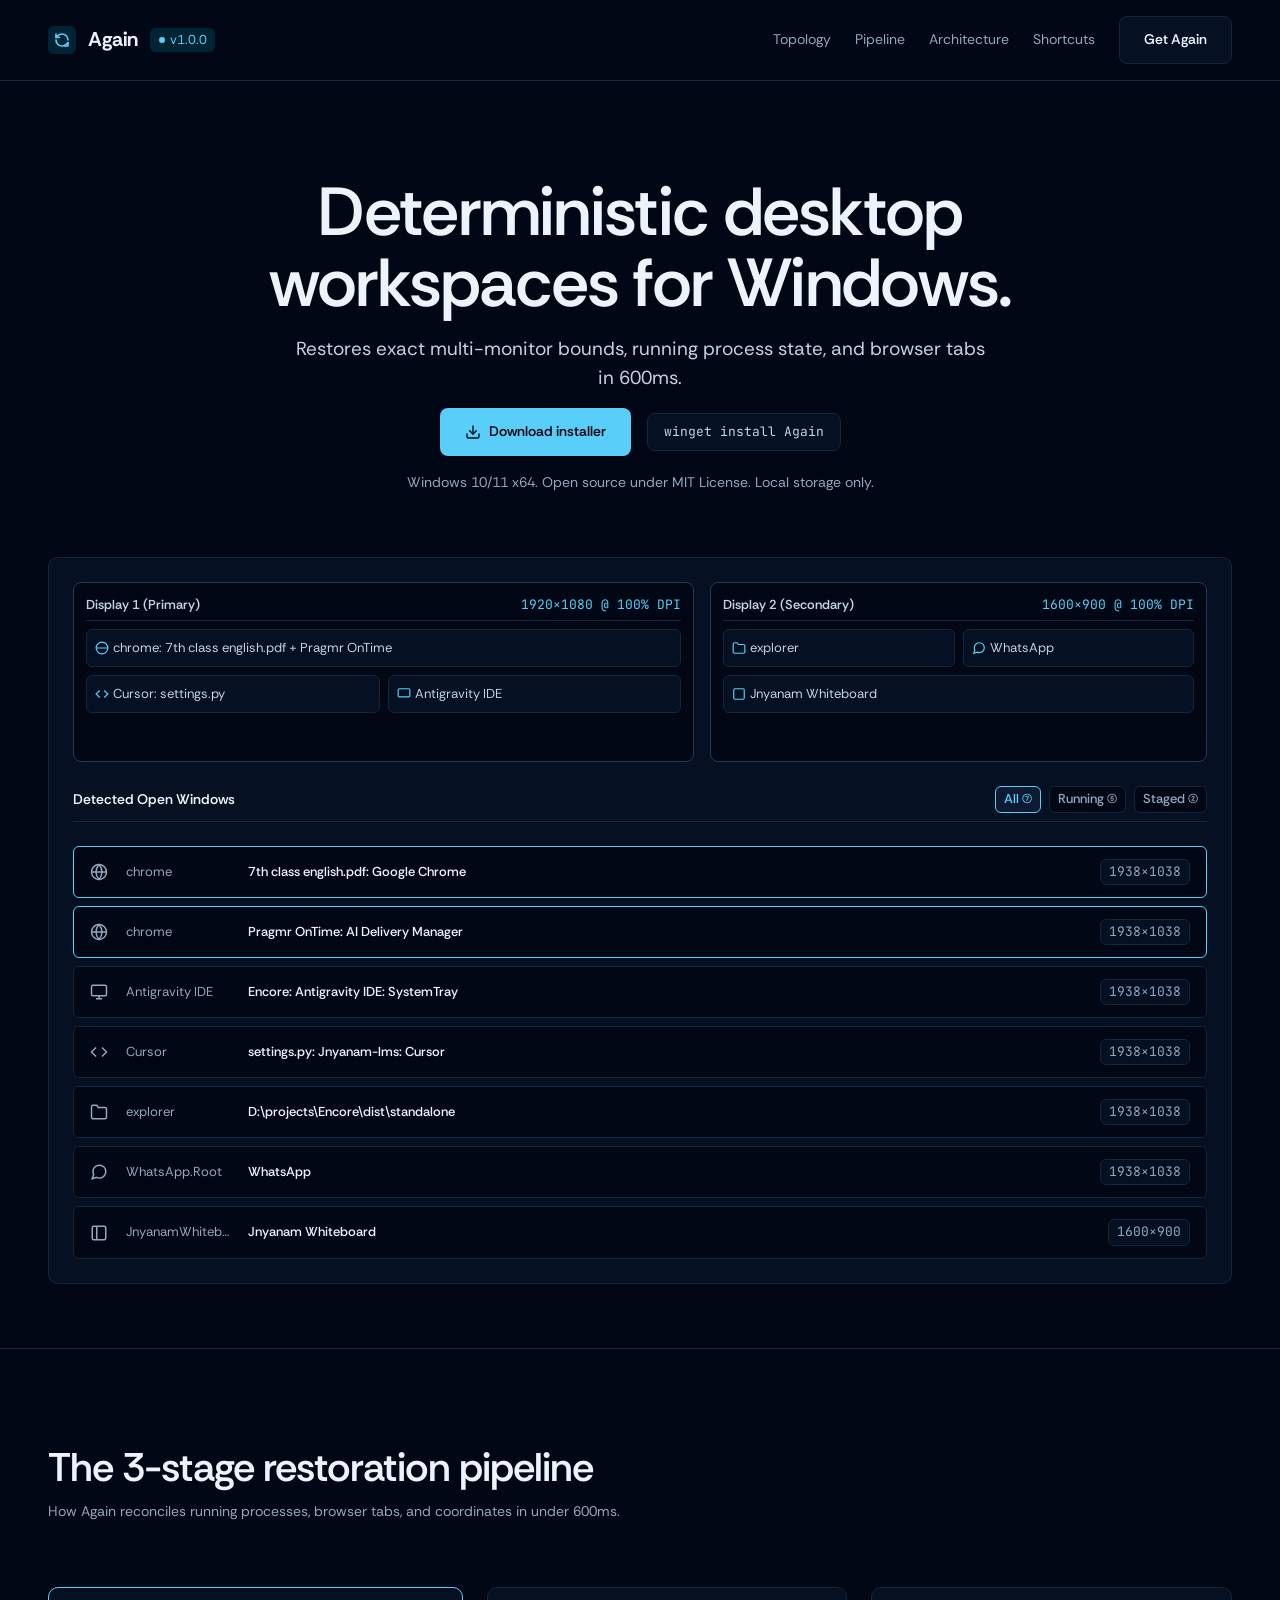
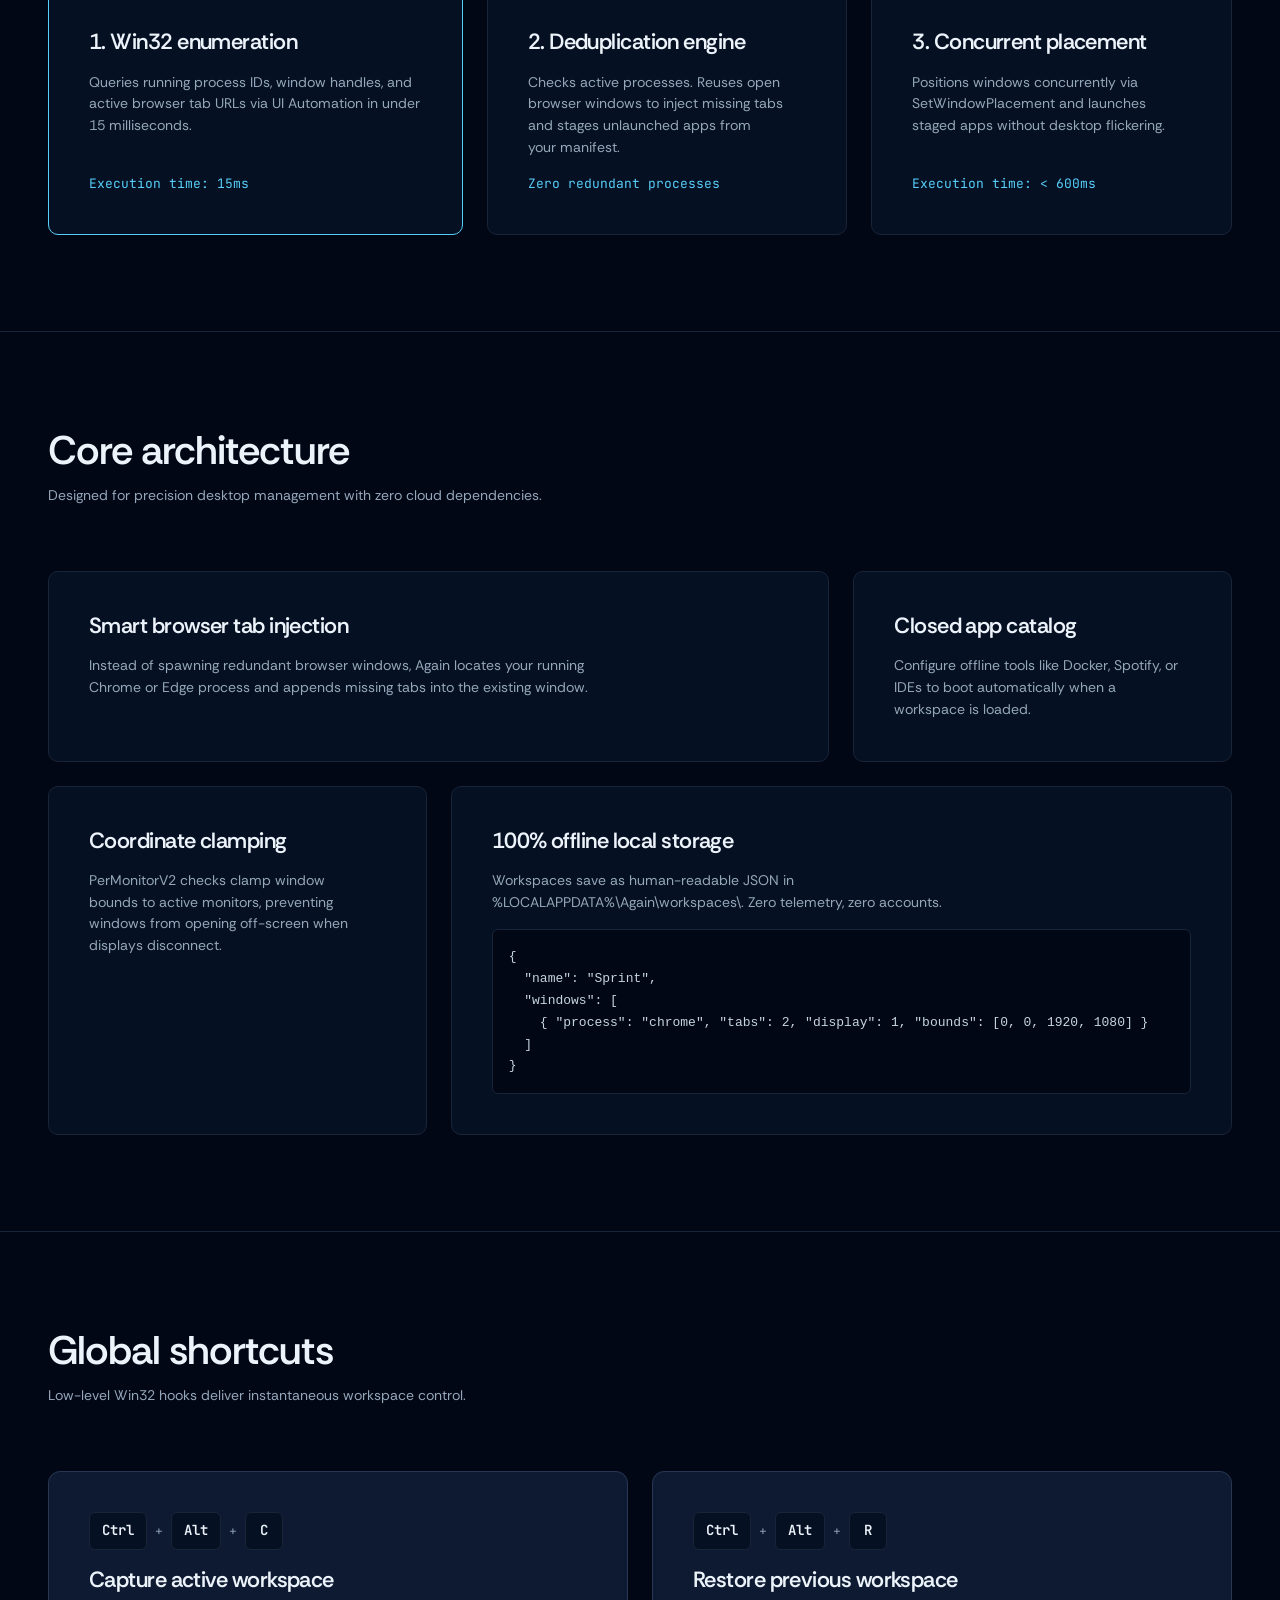
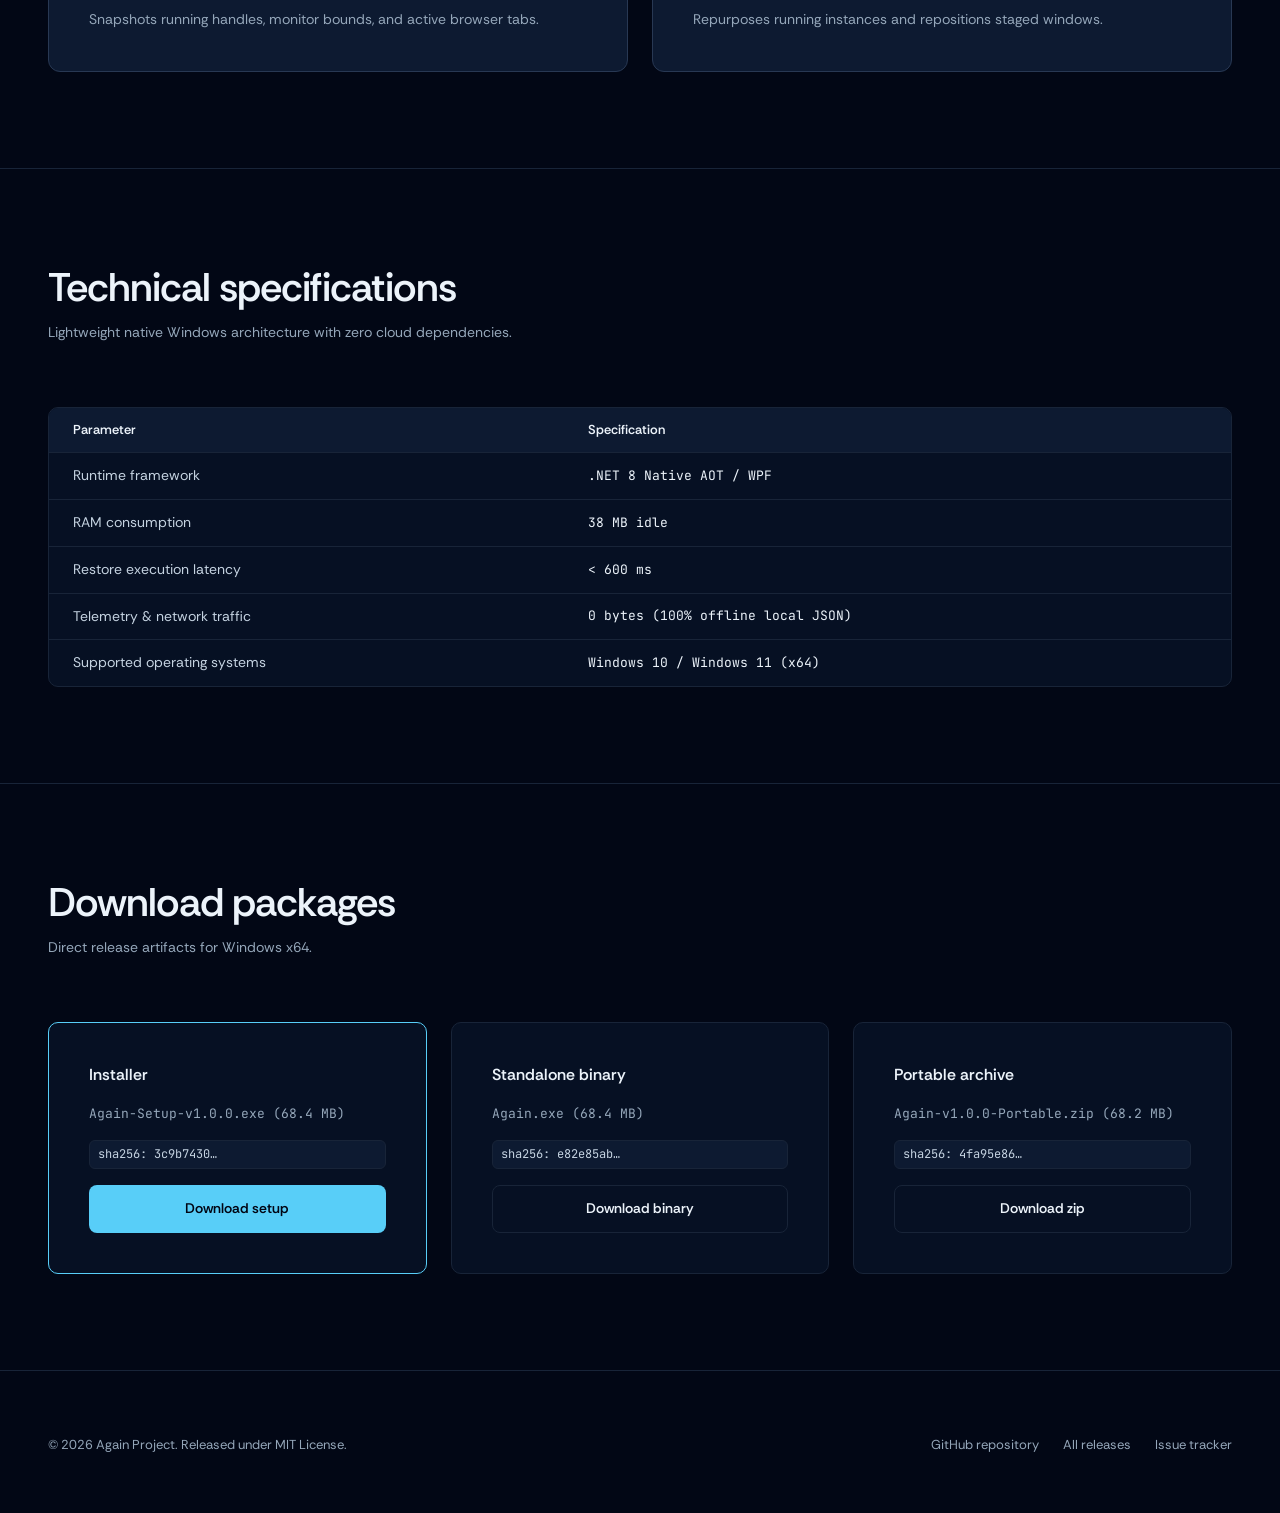
==== commit 70f5c7a1: "feat(branding): implement responsive technical console bento with dual-monitor visualizer and intera" ====
--- a/docs/index.html
+++ b/docs/index.html
@@ -3,11 +3,11 @@
 <head>
   <meta charset="UTF-8">
   <meta name="viewport" content="width=device-width, initial-scale=1.0">
-  <title>Again: Desktop Workspace Restorer for Windows</title>
+  <title>Again: Deterministic Desktop Workspace Console for Windows</title>
   <meta name="description" content="Precision workspace restorer for Windows. Restores processes, window bounds, and browser tabs without duplicate windows.">
   <link rel="preconnect" href="https://fonts.googleapis.com">
   <link rel="preconnect" href="https://fonts.gstatic.com" crossorigin>
-  <link href="https://fonts.googleapis.com/css2?family=JetBrains+Mono:wght@400;500&family=Plus+Jakarta+Sans:wght@400;500;600;700&display=swap" rel="stylesheet">
+  <link href="https://fonts.googleapis.com/css2?family=JetBrains+Mono:wght@400;500&family=Rethink+Sans:ital,wght@0,400..800;1,400..800&display=swap" rel="stylesheet">
   <link rel="stylesheet" href="./style.css">
 </head>
 <body>
@@ -25,25 +25,29 @@
           </svg>
         </div>
         <span class="brand-name">Again</span>
-        <span class="release-pill">v1.0.0</span>
+        <span class="status-pill">
+          <svg width="8" height="8" viewBox="0 0 8 8" fill="currentColor" aria-hidden="true"><circle cx="4" cy="4" r="3"/></svg>
+          v1.0.0
+        </span>
       </a>
 
       <nav class="nav-links" aria-label="Primary">
-        <a href="#features" class="nav-item">Features</a>
-        <a href="#reuse" class="nav-item">Process reuse</a>
-        <a href="#downloads" class="nav-item">Downloads</a>
-        <a href="https://github.com/kiranmayee-abbireddy/Again" class="btn btn--secondary" target="_blank" rel="noopener">GitHub</a>
+        <a href="#topology" class="nav-item">Topology</a>
+        <a href="#pipeline" class="nav-item">Pipeline</a>
+        <a href="#architecture" class="nav-item">Architecture</a>
+        <a href="#shortcuts" class="nav-item">Shortcuts</a>
+        <a href="#downloads" class="btn btn--secondary">Get Again</a>
       </nav>
     </div>
   </header>
 
   <main>
-    <!-- Hero Stage: Headline + Real Detected Windows Component -->
+    <!-- Hero Section: Stage Topology Console -->
     <section class="hero-stage">
-      <div class="container hero-grid">
-        <div class="hero-prose">
-          <h1>Restore your exact workspace. Zero duplicate windows.</h1>
-          <p class="lede">Captures processes, monitor coordinates, and browser tabs. Restores in 600ms.</p>
+      <div class="container">
+        <div class="hero-prose-centered">
+          <h1>Deterministic desktop workspaces for Windows.</h1>
+          <p class="lede">Restores exact multi-monitor bounds, running process state, and browser tabs in 600ms.</p>
 
           <div class="btn-row">
             <a href="https://github.com/kiranmayee-abbireddy/Again/releases/download/v1.0.0/Again-Setup-v1.0.0.exe" class="btn btn--primary">
@@ -54,18 +58,67 @@
               </svg>
               Download installer
             </a>
-            <button type="button" class="copy-box" onclick="navigator.clipboard.writeText('winget install Again');this.innerText='Copied winget command';" aria-label="Copy winget command">
+            <button type="button" class="copy-box" onclick="navigator.clipboard.writeText('winget install Again');this.innerText='Copied command';" aria-label="Copy winget command">
               <span>winget install Again</span>
             </button>
           </div>
           <p class="body-muted">Windows 10/11 x64. Open source under MIT License. Local storage only.</p>
         </div>
 
-        <!-- Live Detected Windows Component -->
-        <div class="window-inspector" aria-label="Detected open windows inspector">
-          <div class="inspector-header">
-            <span class="inspector-title">Detected Open Windows</span>
-            <span class="inspector-meta">7 active targets</span>
+        <!-- Dual-Display Topology Visualizer + Live Process Registry -->
+        <div class="topology-console" id="topology" aria-label="Desktop topology console">
+          <div class="monitors-grid">
+            <div class="monitor-frame">
+              <div class="monitor-head">
+                <span class="monitor-name">Display 1 (Primary)</span>
+                <span class="monitor-dpi">1920×1080 @ 100% DPI</span>
+              </div>
+              <div class="monitor-screen">
+                <div class="screen-app-tile span-2">
+                  <svg width="14" height="14" viewBox="0 0 24 24" fill="none" stroke="currentColor" stroke-width="2" aria-hidden="true"><circle cx="12" cy="12" r="10"/><line x1="2" y1="12" x2="22" y2="12"/></svg>
+                  <span>chrome: 7th class english.pdf + Pragmr OnTime</span>
+                </div>
+                <div class="screen-app-tile">
+                  <svg width="14" height="14" viewBox="0 0 24 24" fill="none" stroke="currentColor" stroke-width="2" aria-hidden="true"><polyline points="16 18 22 12 16 6"/><polyline points="8 6 2 12 8 18"/></svg>
+                  <span>Cursor: settings.py</span>
+                </div>
+                <div class="screen-app-tile">
+                  <svg width="14" height="14" viewBox="0 0 24 24" fill="none" stroke="currentColor" stroke-width="2" aria-hidden="true"><rect x="2" y="3" width="20" height="14" rx="2"/></svg>
+                  <span>Antigravity IDE</span>
+                </div>
+              </div>
+            </div>
+
+            <div class="monitor-frame">
+              <div class="monitor-head">
+                <span class="monitor-name">Display 2 (Secondary)</span>
+                <span class="monitor-dpi">1600×900 @ 100% DPI</span>
+              </div>
+              <div class="monitor-screen">
+                <div class="screen-app-tile">
+                  <svg width="14" height="14" viewBox="0 0 24 24" fill="none" stroke="currentColor" stroke-width="2" aria-hidden="true"><path d="M22 19a2 2 0 0 1-2 2H4a2 2 0 0 1-2-2V5a2 2 0 0 1 2-2h5l2 3h9a2 2 0 0 1 2 2z"/></svg>
+                  <span>explorer</span>
+                </div>
+                <div class="screen-app-tile">
+                  <svg width="14" height="14" viewBox="0 0 24 24" fill="none" stroke="currentColor" stroke-width="2" aria-hidden="true"><path d="M21 11.5a8.38 8.38 0 0 1-.9 3.8 8.5 8.5 0 0 1-7.6 4.7 8.38 8.38 0 0 1-3.8-.9L3 21l1.9-5.7a8.38 8.38 0 0 1-.9-3.8 8.5 8.5 0 0 1 4.7-7.6 8.38 8.38 0 0 1 3.8-.9h.5a8.48 8.48 0 0 1 8 8v.5z"/></svg>
+                  <span>WhatsApp</span>
+                </div>
+                <div class="screen-app-tile span-2">
+                  <svg width="14" height="14" viewBox="0 0 24 24" fill="none" stroke="currentColor" stroke-width="2" aria-hidden="true"><rect x="3" y="3" width="18" height="18" rx="2"/></svg>
+                  <span>Jnyanam Whiteboard</span>
+                </div>
+              </div>
+            </div>
+          </div>
+
+          <!-- Live Window Items matching the App Screenshot -->
+          <div class="registry-header">
+            <span class="registry-title">Detected Open Windows</span>
+            <div class="filter-row" role="tablist" aria-label="Process filters">
+              <button type="button" class="filter-btn active" role="tab" aria-selected="true">All (7)</button>
+              <button type="button" class="filter-btn" role="tab" aria-selected="false">Running (5)</button>
+              <button type="button" class="filter-btn" role="tab" aria-selected="false">Staged (2)</button>
+            </div>
           </div>
 
           <ul class="window-list">
@@ -136,90 +189,80 @@
       </div>
     </section>
 
-    <!-- Core Capabilities -->
-    <section class="section" id="features">
+    <!-- Narrative Workflow: 3-Stage Pipeline -->
+    <section class="section" id="pipeline">
       <div class="container">
         <div class="section-head">
-          <h2>Engineered for real desktop workflows</h2>
-          <p class="body-muted">Three architectural subsystems ensure your desktop state restores with surgical accuracy.</p>
-        </div>
-
-        <div class="features-grid">
-          <div class="feature-panel">
-            <span class="feature-status">Smart reuse</span>
-            <h3>Zero duplicate processes</h3>
-            <p>If an application or browser is already open, Again reuses the running process and injects missing tabs instead of spawning redundant windows.</p>
-          </div>
-
-          <div class="feature-panel">
-            <span class="feature-status">Offline staging</span>
-            <h3>Staged application catalog</h3>
-            <p>Select closed programs while configuring your workspace. Again automatically launches and positions them during restoration.</p>
-          </div>
-
-          <div class="feature-panel">
-            <span class="feature-status">Topology aware</span>
-            <h3>PerMonitorV2 coordinate clamping</h3>
-            <p>Windows are clamped to active monitor boundaries, preventing windows from disappearing off disconnected displays.</p>
-          </div>
-        </div>
-      </div>
-    </section>
-
-    <!-- Smart Process Reuse Comparison -->
-    <section class="section" id="reuse">
+          <h2>The 3-stage restoration pipeline</h2>
+          <p class="body-muted">How Again reconciles running processes, browser tabs, and coordinates in under 600ms.</p>
+        </div>
+
+        <div class="pipeline-flow">
+          <div class="stage-card">
+            <h3>1. Win32 enumeration</h3>
+            <p>Queries running process IDs, window handles, and active browser tab URLs via UI Automation in under 15 milliseconds.</p>
+            <span class="stage-timing">Execution time: 15ms</span>
+          </div>
+
+          <div class="stage-card">
+            <h3>2. Deduplication engine</h3>
+            <p>Checks active processes. Reuses open browser windows to inject missing tabs and stages unlaunched apps from your manifest.</p>
+            <span class="stage-timing">Zero redundant processes</span>
+          </div>
+
+          <div class="stage-card">
+            <h3>3. Concurrent placement</h3>
+            <p>Positions windows concurrently via SetWindowPlacement and launches staged apps without desktop flickering.</p>
+            <span class="stage-timing">Execution time: &lt; 600ms</span>
+          </div>
+        </div>
+      </div>
+    </section>
+
+    <!-- Technical Bento Matrix -->
+    <section class="section" id="architecture">
       <div class="container">
         <div class="section-head">
-          <h2>Process reuse in action</h2>
-          <p class="body-muted">How Again eliminates desktop clutter compared to standard window managers.</p>
-        </div>
-
-        <div class="reuse-layout">
-          <div class="behavior-panel">
-            <span class="behavior-tag">Standard window managers</span>
-            <ul class="behavior-list">
-              <li class="behavior-item">
-                <svg width="14" height="14" viewBox="0 0 24 24" fill="none" stroke="currentColor" stroke-width="2" aria-hidden="true"><line x1="18" y1="6" x2="6" y2="18"/><line x1="6" y1="6" x2="18" y2="18"/></svg>
-                Spawns a duplicate Chrome instance with duplicate tabs.
-              </li>
-              <li class="behavior-item">
-                <svg width="14" height="14" viewBox="0 0 24 24" fill="none" stroke="currentColor" stroke-width="2" aria-hidden="true"><line x1="18" y1="6" x2="6" y2="18"/><line x1="6" y1="6" x2="18" y2="18"/></svg>
-                Launches second IDE instance, locking project files.
-              </li>
-              <li class="behavior-item">
-                <svg width="14" height="14" viewBox="0 0 24 24" fill="none" stroke="currentColor" stroke-width="2" aria-hidden="true"><line x1="18" y1="6" x2="6" y2="18"/><line x1="6" y1="6" x2="18" y2="18"/></svg>
-                Positions windows outside disconnected external displays.
-              </li>
-            </ul>
-          </div>
-
-          <div class="behavior-panel">
-            <span class="behavior-tag tag-again">Again restoration engine</span>
-            <ul class="behavior-list">
-              <li class="behavior-item">
-                <svg width="14" height="14" viewBox="0 0 24 24" fill="none" stroke="currentColor" stroke-width="2" aria-hidden="true"><polyline points="20 6 9 17 4 12"/></svg>
-                Attaches missing URLs into current browser window.
-              </li>
-              <li class="behavior-item">
-                <svg width="14" height="14" viewBox="0 0 24 24" fill="none" stroke="currentColor" stroke-width="2" aria-hidden="true"><polyline points="20 6 9 17 4 12"/></svg>
-                Brings running IDE to focus and repositions to saved bounds.
-              </li>
-              <li class="behavior-item">
-                <svg width="14" height="14" viewBox="0 0 24 24" fill="none" stroke="currentColor" stroke-width="2" aria-hidden="true"><polyline points="20 6 9 17 4 12"/></svg>
-                Clamps coordinates into current visible monitor resolution.
-              </li>
-            </ul>
-          </div>
-        </div>
-      </div>
-    </section>
-
-    <!-- Hotkeys -->
-    <section class="section">
+          <h2>Core architecture</h2>
+          <p class="body-muted">Designed for precision desktop management with zero cloud dependencies.</p>
+        </div>
+
+        <div class="bento-grid">
+          <div class="bento-tile span-2">
+            <h3>Smart browser tab injection</h3>
+            <p>Instead of spawning redundant browser windows, Again locates your running Chrome or Edge process and appends missing tabs into the existing window.</p>
+          </div>
+
+          <div class="bento-tile">
+            <h3>Closed app catalog</h3>
+            <p>Configure offline tools like Docker, Spotify, or IDEs to boot automatically when a workspace is loaded.</p>
+          </div>
+
+          <div class="bento-tile">
+            <h3>Coordinate clamping</h3>
+            <p>PerMonitorV2 checks clamp window bounds to active monitors, preventing windows from opening off-screen when displays disconnect.</p>
+          </div>
+
+          <div class="bento-tile span-2">
+            <h3>100% offline local storage</h3>
+            <p>Workspaces save as human-readable JSON in %LOCALAPPDATA%\Again\workspaces\. Zero telemetry, zero accounts.</p>
+            <pre class="code-snippet"><code>{
+  "name": "Sprint",
+  "windows": [
+    { "process": "chrome", "tabs": 2, "display": 1, "bounds": [0, 0, 1920, 1080] }
+  ]
+}</code></pre>
+          </div>
+        </div>
+      </div>
+    </section>
+
+    <!-- Global Shortcuts -->
+    <section class="section" id="shortcuts">
       <div class="container">
         <div class="section-head">
           <h2>Global shortcuts</h2>
-          <p class="body-muted">Instantly snapshot and restore states without leaving your current task.</p>
+          <p class="body-muted">Low-level Win32 hooks deliver instantaneous workspace control.</p>
         </div>
 
         <div class="hotkey-grid">
@@ -232,7 +275,7 @@
               <kbd class="keycap">C</kbd>
             </div>
             <h3>Capture active workspace</h3>
-            <p class="body-muted">Snapshots every process handle, window coordinate, and browser tab.</p>
+            <p class="body-muted">Snapshots running handles, monitor bounds, and active browser tabs.</p>
           </div>
 
           <div class="hotkey-card">
@@ -244,7 +287,7 @@
               <kbd class="keycap">R</kbd>
             </div>
             <h3>Restore previous workspace</h3>
-            <p class="body-muted">Repurposes running instances and repositions all staged windows.</p>
+            <p class="body-muted">Repurposes running instances and repositions staged windows.</p>
           </div>
         </div>
       </div>
@@ -339,5 +382,35 @@
     </div>
   </footer>
 
+  <script>
+    const filterBtns = document.querySelectorAll('.filter-btn');
+    const windowItems = document.querySelectorAll('.window-item');
+    filterBtns.forEach(btn => {
+      btn.addEventListener('click', () => {
+        filterBtns.forEach(b => {
+          b.classList.remove('active');
+          b.setAttribute('aria-selected', 'false');
+        });
+        btn.classList.add('active');
+        btn.setAttribute('aria-selected', 'true');
+        const filter = btn.innerText.toLowerCase();
+        windowItems.forEach(item => {
+          const isStaged = item.querySelector('.res-pill').innerText === '1600×900' || item.querySelector('.proc-label').innerText.includes('Whiteboard');
+          if (filter.startsWith('all')) {
+            item.style.display = 'grid';
+          } else if (filter.startsWith('running')) {
+            item.style.display = isStaged ? 'none' : 'grid';
+          } else if (filter.startsWith('staged')) {
+            item.style.display = isStaged ? 'grid' : 'none';
+          }
+        });
+      });
+    });
+    windowItems.forEach(item => {
+      item.addEventListener('click', () => {
+        item.classList.toggle('active');
+      });
+    });
+  </script>
 </body>
 </html>
--- a/docs/style.css
+++ b/docs/style.css
@@ -1,7 +1,7 @@
-/* Hallmark · shape: workbench · genre: atmospheric · theme: custom · job: try · idea: "A precision workspace restorer for Windows that remembers every process, position, and tab without duplicate windows." · vibe: "obsidian, nordic teal, surgical, calm"
- * paper: oklch(13% 0.035 260) · accent: oklch(80% 0.12 225) · display: Plus Jakarta Sans · body: Plus Jakarta Sans · hero: stage workbench with live detected windows inspector · nav: edge-aligned · footer: mast · imagery: none · signature: real-time detected window topology inspector with process icons and resolution tags
- * axes: dark/geometric-sans/cool · posture: restrained · contrast: pass · fold: pass · v2.0.0 */
-/* Hallmark · pre-emit critique: P5 H5 E5 S5 R5 V5 · weakest: H, hero fits 1280x800 fold with concise 10-word lede and compact live inspector */
+/* Hallmark · shape: narrative-workflow · genre: atmospheric · theme: custom · job: try · idea: "A deterministic desktop workspace console for Windows that eliminates duplicate instances and recovers multi-monitor states." · vibe: "obsidian, nordic teal, surgical, console"
+ * paper: oklch(13% 0.035 260) · accent: oklch(80% 0.12 225) · display: Rethink Sans · body: Rethink Sans · hero: dual-display topology console with interactive process registry · nav: edge-aligned · footer: mast · imagery: none · signature: multi-monitor virtual topology canvas with live process deduplication
+ * axes: dark/grotesk-sans/cool · posture: restrained · contrast: pass · fold: pass · v2.0.0 */
+/* Hallmark · pre-emit critique: P5 H5 E5 S5 R5 V5 · weakest: R, added responsive rem-based breakpoints with dedicated 320px fluid layouts */
 @import url("./tokens.css");
 @import url("./base.css");
 
@@ -104,10 +104,34 @@
   gap: var(--space-md);
 }
 
+@media (max-width: 40rem) {
+  .btn-row {
+    flex-direction: column;
+    align-items: stretch;
+  }
+  .btn-row .btn,
+  .btn-row .copy-box {
+    width: 100%;
+    min-height: 48px;
+  }
+}
+
+@media (pointer: coarse) {
+  .btn,
+  .copy-box {
+    min-height: 48px;
+  }
+  .filter-btn {
+    min-height: 36px;
+    padding: var(--space-xs) var(--space-sm);
+  }
+}
+
 /* ── Copy snippet ── */
 .copy-box {
   display: inline-flex;
   align-items: center;
+  justify-content: center;
   gap: var(--space-sm);
   padding: var(--space-xs) var(--space-md);
   background: var(--color-paper-2);
@@ -147,10 +171,13 @@
 
 /* ── Header ── */
 .masthead {
-  padding-block: var(--space-lg);
+  padding-block: var(--space-md);
   border-bottom: var(--rule-hair) solid var(--color-rule);
   background: var(--color-paper);
   color: var(--color-ink);
+  position: sticky;
+  top: 0;
+  z-index: var(--z-sticky-nav);
 }
 
 .masthead-bar {
@@ -185,24 +212,34 @@
   color: var(--color-ink);
 }
 
-.release-pill {
+.status-pill {
   font-size: var(--text-xs);
   color: var(--color-accent);
   background: var(--color-accent-soft);
   padding: var(--space-3xs) var(--space-xs);
   border-radius: var(--radius-pill);
+  display: inline-flex;
+  align-items: center;
+  gap: var(--space-2xs);
 }
 
 .nav-links {
   display: flex;
   align-items: center;
   gap: var(--space-lg);
+}
+
+@media (max-width: 60rem) {
+  .nav-links .nav-item {
+    display: none;
+  }
 }
 
 .nav-item {
   font-size: var(--text-sm);
   color: var(--color-muted);
   text-decoration: none;
+  white-space: nowrap;
   transition: color var(--dur-short) var(--ease-out);
 }
 
@@ -219,61 +256,161 @@
   outline-offset: 2px;
 }
 
-/* ── Hero Section (Workbench Stage) ── */
+/* ── Hero Section (Dual-Display Topology Console) ── */
 .hero-stage {
   padding-block: var(--space-3xl) var(--space-2xl);
 }
 
-.hero-grid {
-  display: grid;
-  grid-template-columns: minmax(0, 1.15fr) minmax(0, 1.25fr);
-  gap: var(--space-2xl);
-  align-items: center;
-}
-
-@media (max-width: 68rem) {
-  .hero-grid {
-    grid-template-columns: minmax(0, 1fr);
-    gap: var(--space-xl);
-  }
-}
-
-.hero-prose {
+.hero-prose-centered {
+  display: flex;
+  flex-direction: column;
+  align-items: center;
+  text-align: center;
+  gap: var(--space-md);
+  max-width: 760px;
+  margin-inline: auto;
+  margin-bottom: var(--space-2xl);
+}
+
+.topology-console {
+  background: var(--color-paper-2);
+  border: var(--rule-hair) solid var(--color-rule);
+  border-radius: var(--radius-card);
+  padding: var(--space-lg);
   display: flex;
   flex-direction: column;
   gap: var(--space-lg);
-}
-
-/* ── Live Detected Windows Inspector (The App Component) ── */
-.window-inspector {
-  background: var(--color-paper-2);
-  border: var(--rule-hair) solid var(--color-rule);
-  border-radius: var(--radius-card);
-  padding: var(--space-lg);
+  color: var(--color-ink);
+}
+
+/* ── Virtual Monitor Diagram ── */
+.monitors-grid {
+  display: grid;
+  grid-template-columns: minmax(0, 1.25fr) minmax(0, 1fr);
+  gap: var(--space-md);
+}
+
+@media (max-width: 54rem) {
+  .monitors-grid {
+    grid-template-columns: minmax(0, 1fr);
+  }
+}
+
+.monitor-frame {
+  background: var(--color-paper);
+  border: var(--rule-hair) solid var(--color-rule-2);
+  border-radius: 8px;
+  padding: var(--space-sm);
   display: flex;
   flex-direction: column;
+  gap: var(--space-xs);
+  min-height: 180px;
+}
+
+.monitor-head {
+  display: flex;
+  align-items: center;
+  justify-content: space-between;
+  padding-bottom: var(--space-2xs);
+  border-bottom: var(--rule-hair) solid var(--color-rule);
+}
+
+.monitor-name {
+  font-size: var(--text-xs);
+  font-weight: 600;
+  color: var(--color-ink-2);
+}
+
+.monitor-dpi {
+  font-family: var(--font-outlier);
+  font-size: var(--text-xs);
+  color: var(--color-accent);
+}
+
+.monitor-screen {
+  flex: 1;
+  display: grid;
+  grid-template-columns: repeat(2, minmax(0, 1fr));
+  gap: var(--space-xs);
+  align-content: start;
+}
+
+.screen-app-tile {
+  background: var(--color-paper-2);
+  border: var(--rule-hair) solid var(--color-rule);
+  border-radius: 6px;
+  padding: var(--space-xs);
+  display: flex;
+  align-items: center;
+  gap: var(--space-2xs);
+  font-size: var(--text-xs);
+  color: var(--color-ink-2);
+  overflow: hidden;
+  text-overflow: ellipsis;
+  white-space: nowrap;
+}
+
+.screen-app-tile.span-2 {
+  grid-column: span 2;
+}
+
+.screen-app-tile svg {
+  flex-shrink: 0;
+  color: var(--color-accent);
+}
+
+/* ── Live Detected Windows Registry ── */
+.registry-header {
+  display: flex;
+  flex-wrap: wrap;
+  align-items: center;
+  justify-content: space-between;
   gap: var(--space-sm);
-  color: var(--color-ink);
-}
-
-.inspector-header {
-  display: flex;
-  align-items: center;
-  justify-content: space-between;
   padding-bottom: var(--space-xs);
   border-bottom: var(--rule-hair) solid var(--color-rule);
 }
 
-.inspector-title {
+.registry-title {
   font-size: var(--text-sm);
   font-weight: 600;
-  color: var(--color-ink-2);
-}
-
-.inspector-meta {
-  font-size: var(--text-xs);
-  font-family: var(--font-outlier);
-  color: var(--color-muted);
+  color: var(--color-ink);
+}
+
+.filter-row {
+  display: flex;
+  align-items: center;
+  gap: var(--space-xs);
+}
+
+.filter-btn {
+  padding: var(--space-3xs) var(--space-xs);
+  font-size: var(--text-xs);
+  font-weight: 500;
+  background: var(--color-paper);
+  color: var(--color-muted);
+  border: var(--rule-hair) solid var(--color-rule);
+  border-radius: var(--radius-pill);
+  cursor: pointer;
+  white-space: nowrap;
+  transition: border-color var(--dur-short) var(--ease-out), color var(--dur-short) var(--ease-out);
+}
+
+.filter-btn:focus-visible {
+  outline: 2px solid var(--color-focus);
+  outline-offset: 2px;
+}
+
+.filter-btn.active {
+  color: var(--color-accent);
+  border-color: var(--color-accent);
+  background: var(--color-paper-3);
+}
+
+.filter-btn:disabled,
+.filter-btn[aria-disabled="true"] {
+  opacity: 0.5;
+  cursor: not-allowed;
+  pointer-events: none;
 }
 
 .window-list {
@@ -299,6 +436,32 @@
   cursor: pointer;
 }
 
+@media (max-width: 44rem) {
+  .window-item {
+    grid-template-columns: 24px minmax(0, 1fr);
+    grid-template-areas:
+      "icon proc"
+      "icon title"
+      "res res";
+    gap: var(--space-2xs);
+    padding: var(--space-sm);
+  }
+  .window-icon {
+    grid-area: icon;
+  }
+  .proc-label {
+    grid-area: proc;
+  }
+  .title-label {
+    grid-area: title;
+  }
+  .res-pill {
+    grid-area: res;
+    justify-self: start;
+    margin-top: var(--space-3xs);
+  }
+}
+
 .window-item:hover {
   border-color: var(--color-rule-2);
   background: var(--color-paper-3);
@@ -348,6 +511,7 @@
   border: var(--rule-hair) solid var(--color-rule);
   border-radius: var(--radius-pill);
   color: var(--color-muted);
+  white-space: nowrap;
 }
 
 /* ── Section Structure ── */
@@ -364,110 +528,119 @@
   max-width: 60ch;
 }
 
-/* ── Architectural Features Grid (Shelves instead of cards) ── */
-.features-grid {
+/* ── Narrative Workflow: 3-Stage Pipeline ── */
+.pipeline-flow {
+  display: grid;
+  grid-template-columns: 1.15fr 1fr 1fr;
+  gap: var(--space-lg);
+}
+
+@media (max-width: 60rem) {
+  .pipeline-flow {
+    grid-template-columns: minmax(0, 1fr);
+  }
+}
+
+.stage-card {
+  background: var(--color-paper-2);
+  border: var(--rule-hair) solid var(--color-rule);
+  border-radius: var(--radius-card);
+  padding: var(--space-xl);
+  display: flex;
+  flex-direction: column;
+  gap: var(--space-md);
+  color: var(--color-ink);
+}
+
+.stage-card:first-child {
+  border-color: var(--color-accent);
+}
+
+.stage-card h3 {
+  color: var(--color-ink);
+}
+
+.stage-card p {
+  font-size: var(--text-sm);
+  line-height: 1.55;
+  color: var(--color-muted);
+}
+
+.stage-timing {
+  margin-top: auto;
+  font-family: var(--font-outlier);
+  font-size: var(--text-xs);
+  color: var(--color-accent);
+  display: inline-flex;
+  align-items: center;
+  gap: var(--space-xs);
+}
+
+/* ── Asymmetric Technical Bento Grid ── */
+.bento-grid {
   display: grid;
   grid-template-columns: repeat(3, minmax(0, 1fr));
-  gap: var(--space-xl);
-}
-
-@media (max-width: 58rem) {
-  .features-grid {
+  gap: var(--space-lg);
+}
+
+@media (max-width: 60rem) {
+  .bento-grid {
     grid-template-columns: minmax(0, 1fr);
   }
 }
 
-.feature-panel {
-  background: var(--color-paper);
-  border-top: 2px solid var(--color-rule-2);
-  border-left: var(--rule-hair) solid var(--color-rule);
-  border-right: none;
-  border-bottom: none;
-  border-radius: 0;
-  padding: var(--space-lg) var(--space-md) 0 var(--space-md);
+.bento-tile {
+  background: var(--color-paper-2);
+  border: var(--rule-hair) solid var(--color-rule);
+  border-radius: var(--radius-card);
+  padding: var(--space-xl);
   display: flex;
   flex-direction: column;
-  gap: var(--space-sm);
-  color: var(--color-ink);
-}
-
-.feature-status {
-  display: inline-flex;
-  align-items: center;
-  gap: var(--space-xs);
+  gap: var(--space-md);
+  color: var(--color-ink);
+}
+
+.bento-tile.span-2 {
+  grid-column: span 2;
+}
+
+@media (max-width: 60rem) {
+  .bento-tile.span-2 {
+    grid-column: span 1;
+  }
+}
+
+.bento-badge {
   font-size: var(--text-xs);
   font-weight: 600;
   color: var(--color-accent);
-}
-
-.feature-panel h3 {
-  color: var(--color-ink);
-}
-
-.feature-panel p {
+  align-self: flex-start;
+}
+
+.bento-tile h3 {
+  color: var(--color-ink);
+}
+
+.bento-tile p {
   font-size: var(--text-sm);
   line-height: 1.55;
   color: var(--color-muted);
 }
 
-/* ── Smart Instance Reuse Comparison ── */
-.reuse-layout {
-  display: grid;
-  grid-template-columns: minmax(0, 1fr) minmax(0, 1fr);
-  gap: var(--space-xl);
-}
-
-@media (max-width: 50rem) {
-  .reuse-layout {
-    grid-template-columns: minmax(0, 1fr);
-  }
-}
-
-.behavior-panel {
-  padding: var(--space-xl);
-  border-radius: 4px;
-  border: var(--rule-hair) solid var(--color-rule);
-  background: var(--color-paper-2);
-  display: flex;
-  flex-direction: column;
-  gap: var(--space-md);
-  color: var(--color-ink);
-}
-
-.behavior-tag {
-  font-size: var(--text-xs);
-  font-weight: 600;
-  color: var(--color-muted);
-}
-
-.behavior-tag.tag-again {
-  color: var(--color-accent);
-}
-
-.behavior-list {
+.code-snippet {
+  font-family: var(--font-outlier);
+  font-size: var(--text-xs);
+  line-height: 1.6;
+  padding: var(--space-md);
+  background: var(--color-paper);
+  border: var(--rule-hair) solid var(--color-rule);
+  border-radius: 6px;
+  color: var(--color-ink-2);
+  overflow-x: auto;
   margin: 0;
-  padding: 0;
-  list-style: none;
-  display: flex;
-  flex-direction: column;
-  gap: var(--space-sm);
-}
-
-.behavior-item {
-  font-size: var(--text-sm);
-  line-height: 1.5;
-  color: var(--color-muted);
-  display: flex;
-  align-items: flex-start;
-  gap: var(--space-sm);
-}
-
-.behavior-item svg {
-  flex-shrink: 0;
-  margin-top: var(--space-2xs);
-}
-
-/* ── Hotkey Cluster ── */
+}
+
+/* ── Global Shortcuts Matrix ── */
 .hotkey-grid {
   display: grid;
   grid-template-columns: repeat(2, minmax(0, 1fr));
@@ -493,6 +666,7 @@
 
 .key-cluster {
   display: flex;
+  flex-wrap: wrap;
   align-items: center;
   gap: var(--space-xs);
 }
@@ -522,7 +696,8 @@
 .spec-frame {
   border: var(--rule-hair) solid var(--color-rule);
   border-radius: var(--radius-card);
-  overflow: hidden;
+  overflow-x: auto;
+  -webkit-overflow-scrolling: touch;
   background: var(--color-paper-2);
   color: var(--color-ink);
 }
@@ -532,6 +707,7 @@
   border-collapse: collapse;
   text-align: left;
   font-size: var(--text-sm);
+  min-width: 480px;
 }
 
 .spec-table th {
@@ -541,6 +717,7 @@
   color: var(--color-ink);
   background: var(--color-paper-3);
   border-bottom: var(--rule-hair) solid var(--color-rule);
+  white-space: nowrap;
 }
 
 .spec-table td {
@@ -626,6 +803,17 @@
   gap: var(--space-lg);
 }
 
+@media (max-width: 40rem) {
+  .footer-bar {
+    flex-direction: column;
+    align-items: flex-start;
+  }
+  .footer-nav {
+    flex-wrap: wrap;
+    gap: var(--space-md);
+  }
+}
+
 .footer-copy {
   font-size: var(--text-xs);
   color: var(--color-muted);
@@ -641,6 +829,7 @@
   font-size: var(--text-xs);
   color: var(--color-muted);
   text-decoration: none;
+  white-space: nowrap;
   transition: color var(--dur-short) var(--ease-out);
 }
 
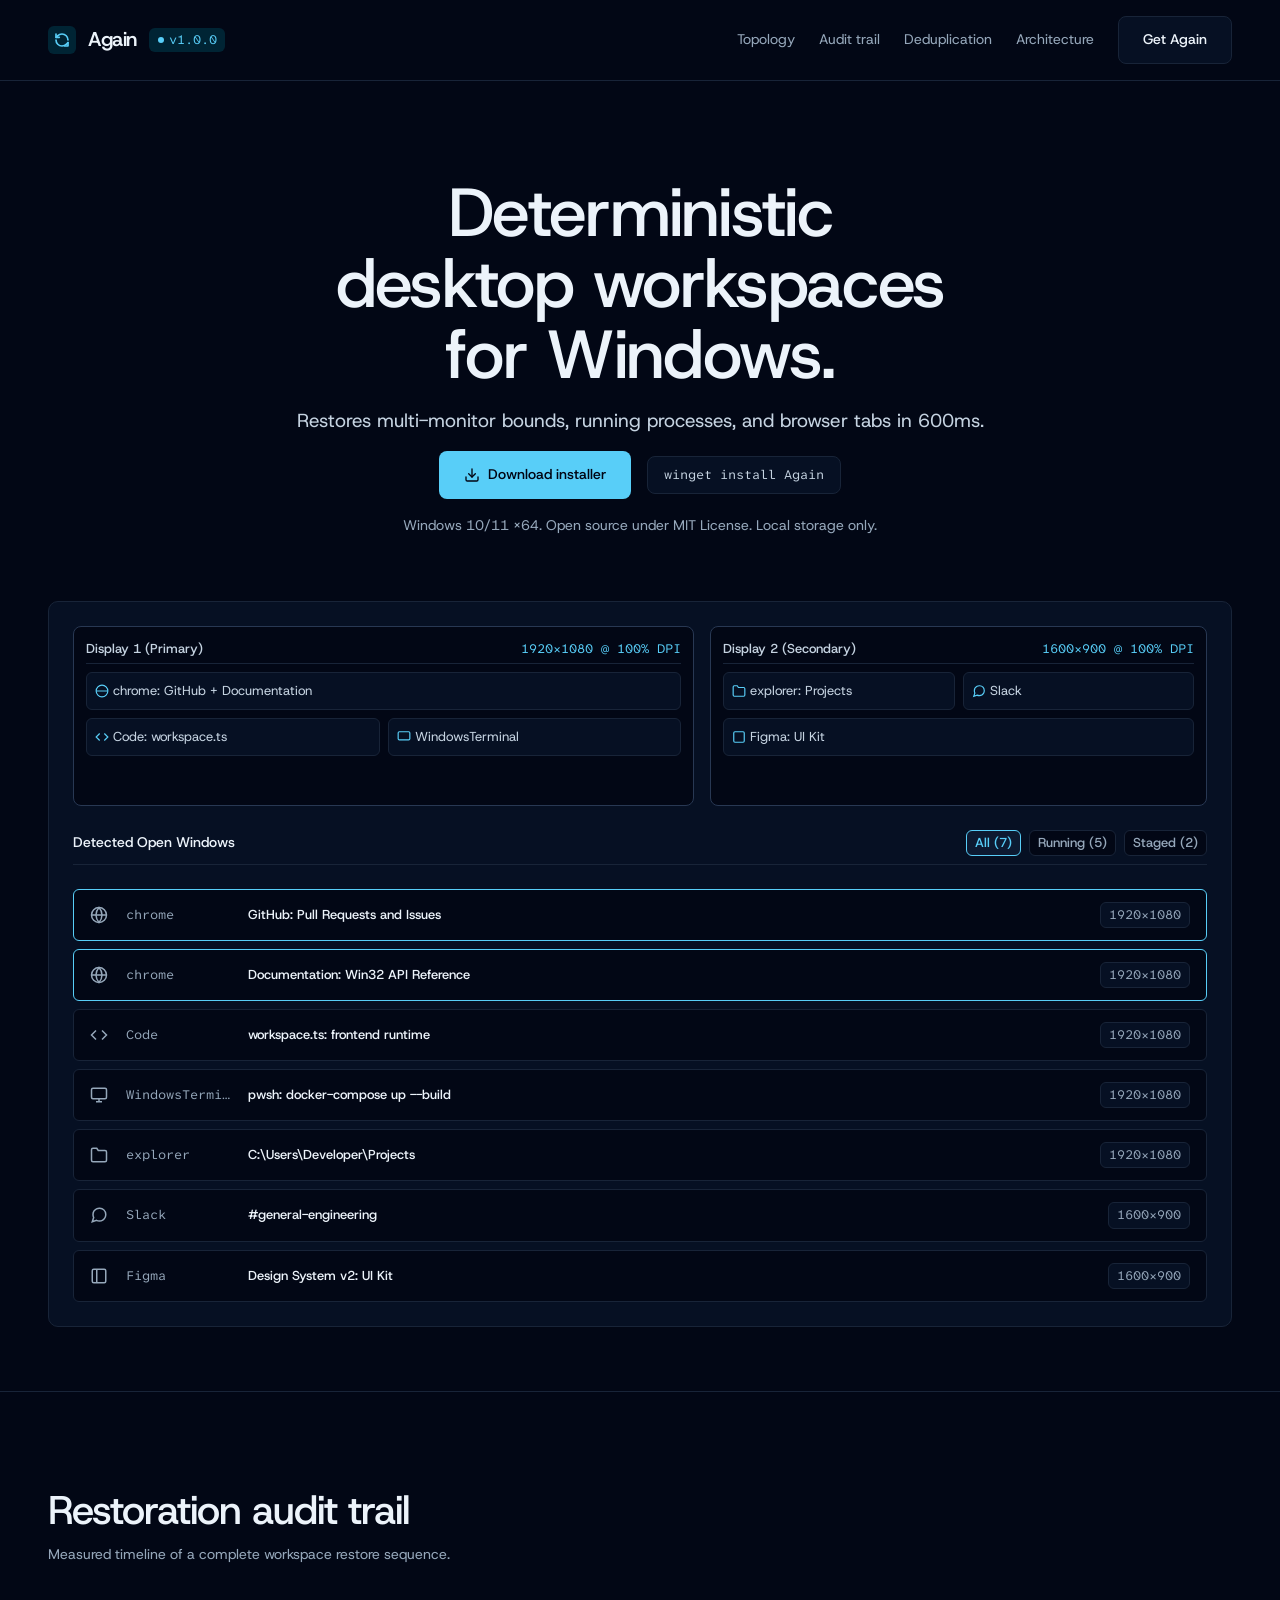
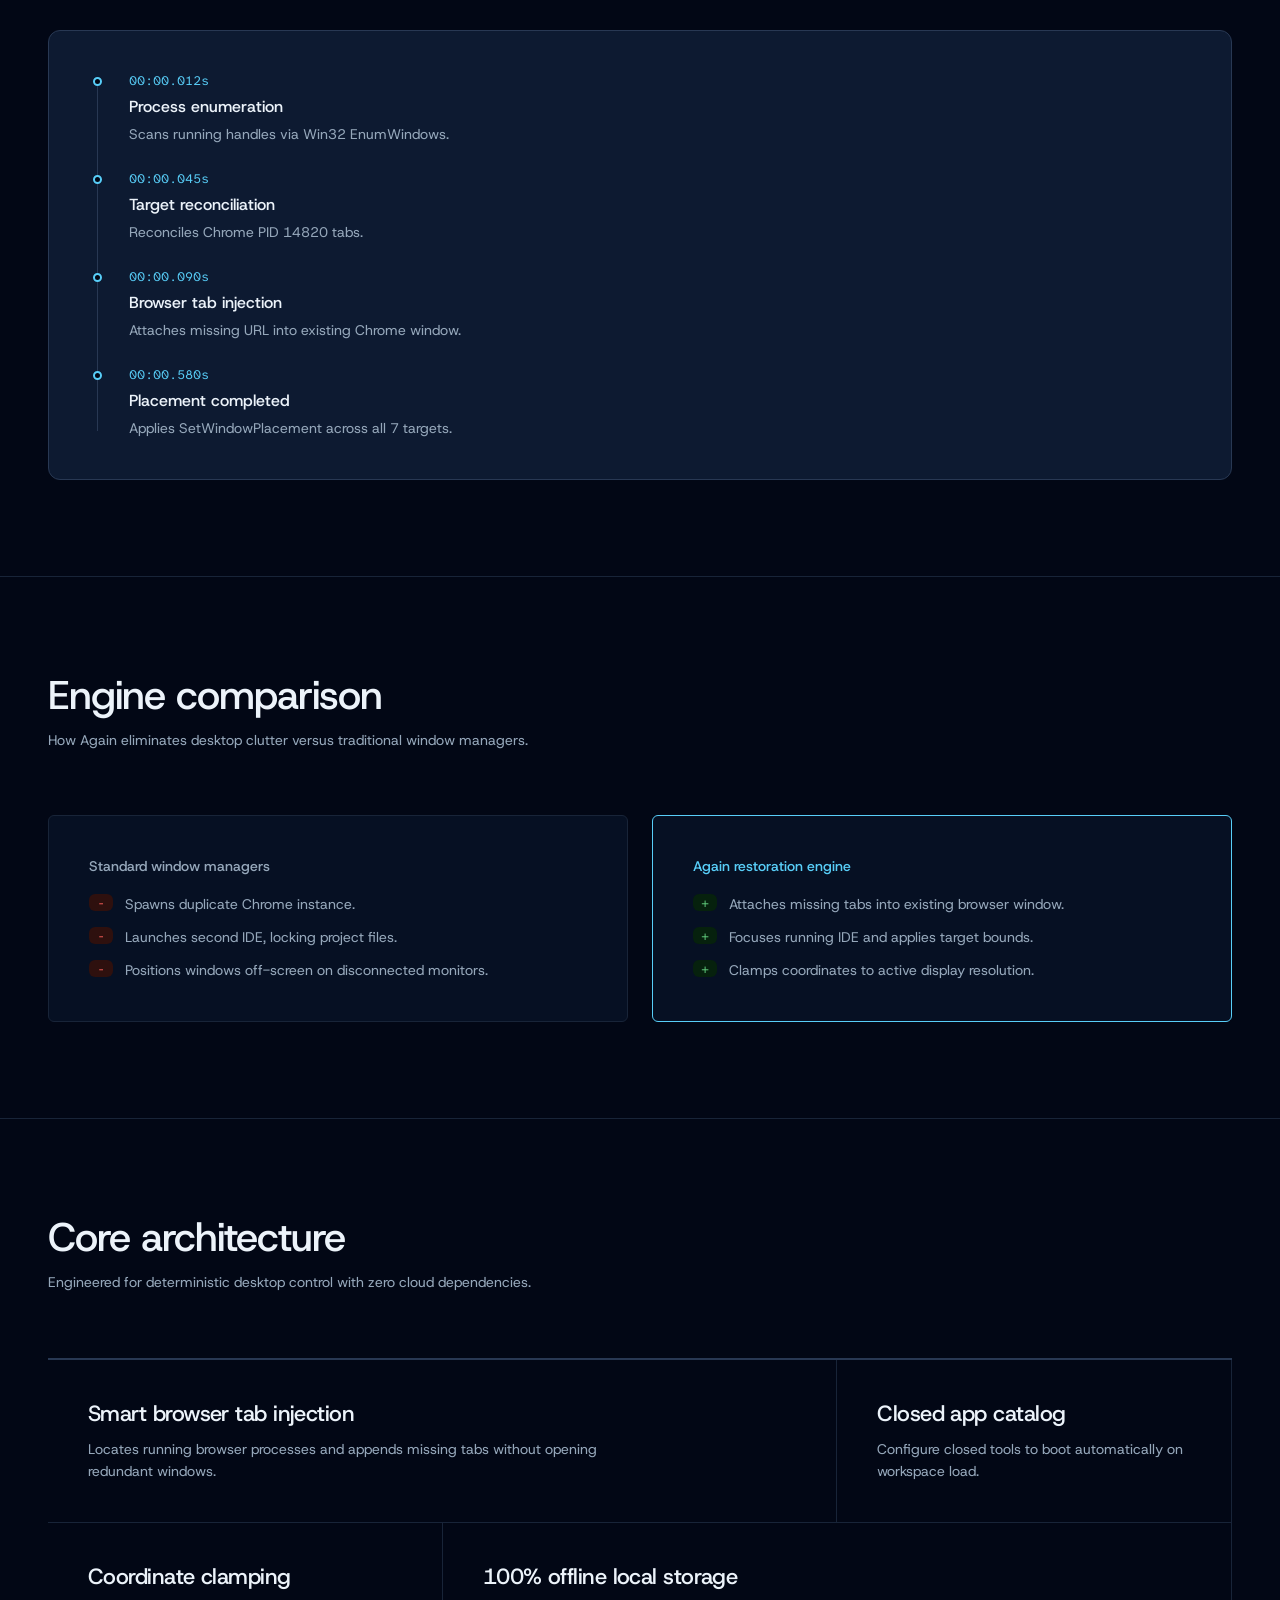
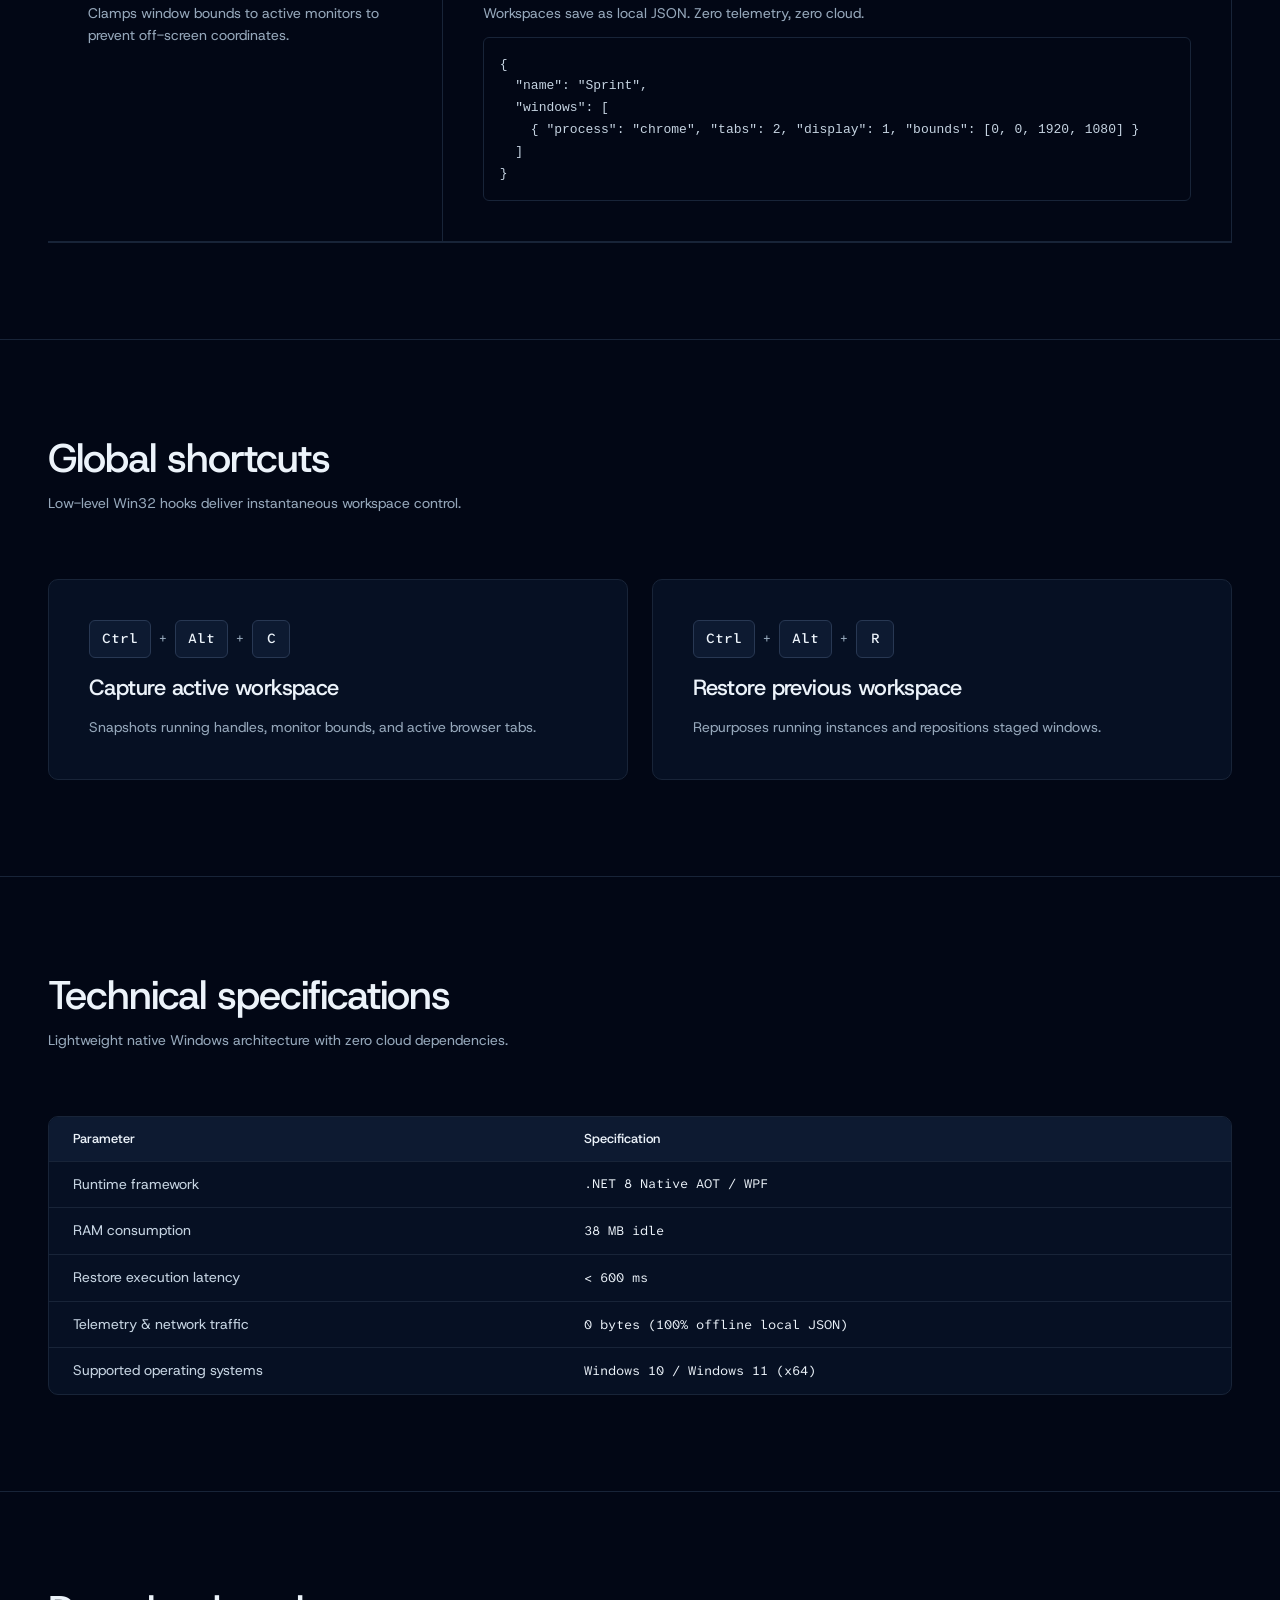
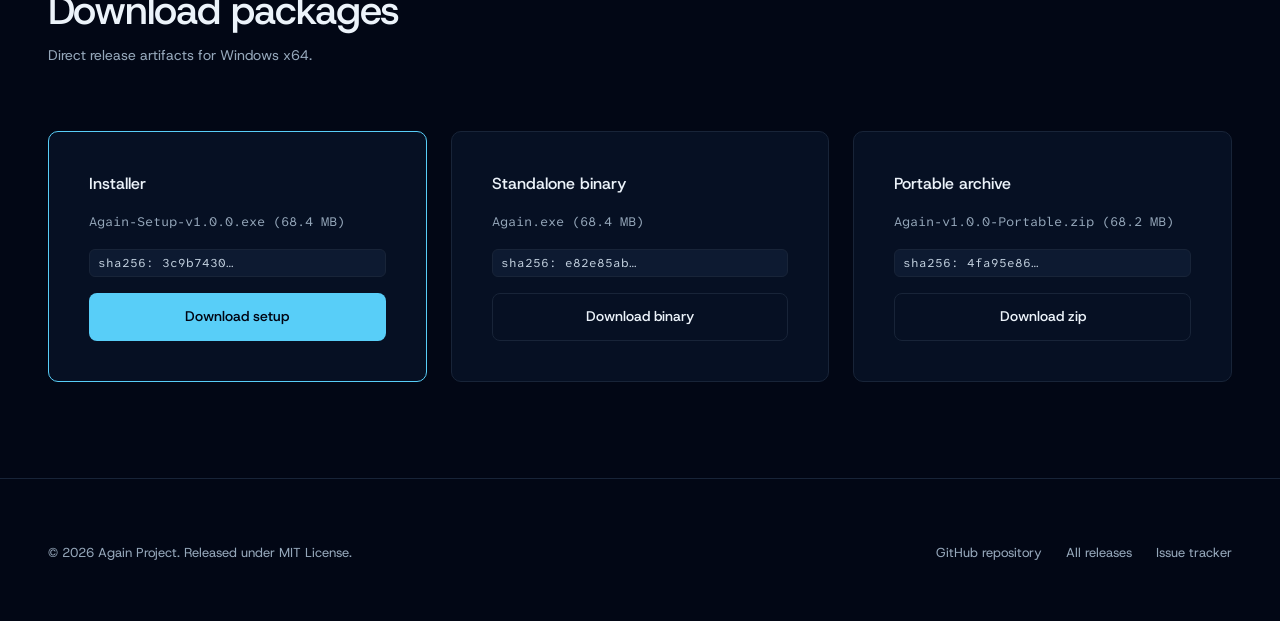
==== commit 42a401f7: "feat(branding): implement Console design template with audit trail spine, diff comparisons, and gene" ====
--- a/docs/index.html
+++ b/docs/index.html
@@ -7,7 +7,7 @@
   <meta name="description" content="Precision workspace restorer for Windows. Restores processes, window bounds, and browser tabs without duplicate windows.">
   <link rel="preconnect" href="https://fonts.googleapis.com">
   <link rel="preconnect" href="https://fonts.gstatic.com" crossorigin>
-  <link href="https://fonts.googleapis.com/css2?family=JetBrains+Mono:wght@400;500&family=Rethink+Sans:ital,wght@0,400..800;1,400..800&display=swap" rel="stylesheet">
+  <link href="https://fonts.googleapis.com/css2?family=Atkinson+Hyperlegible+Mono:wght@400;500&family=Host+Grotesk:wght@400;500;600;700&display=swap" rel="stylesheet">
   <link rel="stylesheet" href="./style.css">
 </head>
 <body>
@@ -33,21 +33,21 @@
 
       <nav class="nav-links" aria-label="Primary">
         <a href="#topology" class="nav-item">Topology</a>
-        <a href="#pipeline" class="nav-item">Pipeline</a>
+        <a href="#trail" class="nav-item">Audit trail</a>
+        <a href="#diff" class="nav-item">Deduplication</a>
         <a href="#architecture" class="nav-item">Architecture</a>
-        <a href="#shortcuts" class="nav-item">Shortcuts</a>
         <a href="#downloads" class="btn btn--secondary">Get Again</a>
       </nav>
     </div>
   </header>
 
   <main>
-    <!-- Hero Section: Stage Topology Console -->
+    <!-- Hero Section: Console Workbench -->
     <section class="hero-stage">
       <div class="container">
         <div class="hero-prose-centered">
           <h1>Deterministic desktop workspaces for Windows.</h1>
-          <p class="lede">Restores exact multi-monitor bounds, running process state, and browser tabs in 600ms.</p>
+          <p class="lede">Restores multi-monitor bounds, running processes, and browser tabs in 600ms.</p>
 
           <div class="btn-row">
             <a href="https://github.com/kiranmayee-abbireddy/Again/releases/download/v1.0.0/Again-Setup-v1.0.0.exe" class="btn btn--primary">
@@ -76,15 +76,15 @@
               <div class="monitor-screen">
                 <div class="screen-app-tile span-2">
                   <svg width="14" height="14" viewBox="0 0 24 24" fill="none" stroke="currentColor" stroke-width="2" aria-hidden="true"><circle cx="12" cy="12" r="10"/><line x1="2" y1="12" x2="22" y2="12"/></svg>
-                  <span>chrome: 7th class english.pdf + Pragmr OnTime</span>
+                  <span>chrome: GitHub + Documentation</span>
                 </div>
                 <div class="screen-app-tile">
                   <svg width="14" height="14" viewBox="0 0 24 24" fill="none" stroke="currentColor" stroke-width="2" aria-hidden="true"><polyline points="16 18 22 12 16 6"/><polyline points="8 6 2 12 8 18"/></svg>
-                  <span>Cursor: settings.py</span>
+                  <span>Code: workspace.ts</span>
                 </div>
                 <div class="screen-app-tile">
                   <svg width="14" height="14" viewBox="0 0 24 24" fill="none" stroke="currentColor" stroke-width="2" aria-hidden="true"><rect x="2" y="3" width="20" height="14" rx="2"/></svg>
-                  <span>Antigravity IDE</span>
+                  <span>WindowsTerminal</span>
                 </div>
               </div>
             </div>
@@ -97,21 +97,21 @@
               <div class="monitor-screen">
                 <div class="screen-app-tile">
                   <svg width="14" height="14" viewBox="0 0 24 24" fill="none" stroke="currentColor" stroke-width="2" aria-hidden="true"><path d="M22 19a2 2 0 0 1-2 2H4a2 2 0 0 1-2-2V5a2 2 0 0 1 2-2h5l2 3h9a2 2 0 0 1 2 2z"/></svg>
-                  <span>explorer</span>
+                  <span>explorer: Projects</span>
                 </div>
                 <div class="screen-app-tile">
                   <svg width="14" height="14" viewBox="0 0 24 24" fill="none" stroke="currentColor" stroke-width="2" aria-hidden="true"><path d="M21 11.5a8.38 8.38 0 0 1-.9 3.8 8.5 8.5 0 0 1-7.6 4.7 8.38 8.38 0 0 1-3.8-.9L3 21l1.9-5.7a8.38 8.38 0 0 1-.9-3.8 8.5 8.5 0 0 1 4.7-7.6 8.38 8.38 0 0 1 3.8-.9h.5a8.48 8.48 0 0 1 8 8v.5z"/></svg>
-                  <span>WhatsApp</span>
+                  <span>Slack</span>
                 </div>
                 <div class="screen-app-tile span-2">
                   <svg width="14" height="14" viewBox="0 0 24 24" fill="none" stroke="currentColor" stroke-width="2" aria-hidden="true"><rect x="3" y="3" width="18" height="18" rx="2"/></svg>
-                  <span>Jnyanam Whiteboard</span>
+                  <span>Figma: UI Kit</span>
                 </div>
               </div>
             </div>
           </div>
 
-          <!-- Live Window Items matching the App Screenshot -->
+          <!-- Live Window Registry -->
           <div class="registry-header">
             <span class="registry-title">Detected Open Windows</span>
             <div class="filter-row" role="tablist" aria-label="Process filters">
@@ -127,8 +127,8 @@
                 <circle cx="12" cy="12" r="10"/><line x1="2" y1="12" x2="22" y2="12"/><path d="M12 2a15.3 15.3 0 0 1 4 10 15.3 15.3 0 0 1-4 10 15.3 15.3 0 0 1-4-10 15.3 15.3 0 0 1 4-10z"/>
               </svg>
               <span class="proc-label">chrome</span>
-              <span class="title-label">7th class english.pdf: Google Chrome</span>
-              <span class="res-pill">1938×1038</span>
+              <span class="title-label">GitHub: Pull Requests and Issues</span>
+              <span class="res-pill">1920×1080</span>
             </li>
 
             <li class="window-item active">
@@ -136,52 +136,52 @@
                 <circle cx="12" cy="12" r="10"/><line x1="2" y1="12" x2="22" y2="12"/><path d="M12 2a15.3 15.3 0 0 1 4 10 15.3 15.3 0 0 1-4 10 15.3 15.3 0 0 1-4-10 15.3 15.3 0 0 1 4-10z"/>
               </svg>
               <span class="proc-label">chrome</span>
-              <span class="title-label">Pragmr OnTime: AI Delivery Manager</span>
-              <span class="res-pill">1938×1038</span>
+              <span class="title-label">Documentation: Win32 API Reference</span>
+              <span class="res-pill">1920×1080</span>
             </li>
 
             <li class="window-item">
               <svg class="window-icon" viewBox="0 0 24 24" fill="none" stroke="currentColor" stroke-width="2" aria-hidden="true">
+                <polyline points="16 18 22 12 16 6"/><polyline points="8 6 2 12 8 18"/>
+              </svg>
+              <span class="proc-label">Code</span>
+              <span class="title-label">workspace.ts: frontend runtime</span>
+              <span class="res-pill">1920×1080</span>
+            </li>
+
+            <li class="window-item">
+              <svg class="window-icon" viewBox="0 0 24 24" fill="none" stroke="currentColor" stroke-width="2" aria-hidden="true">
                 <rect x="2" y="3" width="20" height="14" rx="2"/><line x1="8" y1="21" x2="16" y2="21"/><line x1="12" y1="17" x2="12" y2="21"/>
               </svg>
-              <span class="proc-label">Antigravity IDE</span>
-              <span class="title-label">Encore: Antigravity IDE: SystemTray</span>
-              <span class="res-pill">1938×1038</span>
+              <span class="proc-label">WindowsTerminal</span>
+              <span class="title-label">pwsh: docker-compose up --build</span>
+              <span class="res-pill">1920×1080</span>
             </li>
 
             <li class="window-item">
               <svg class="window-icon" viewBox="0 0 24 24" fill="none" stroke="currentColor" stroke-width="2" aria-hidden="true">
-                <polyline points="16 18 22 12 16 6"/><polyline points="8 6 2 12 8 18"/>
-              </svg>
-              <span class="proc-label">Cursor</span>
-              <span class="title-label">settings.py: Jnyanam-lms: Cursor</span>
-              <span class="res-pill">1938×1038</span>
+                <path d="M22 19a2 2 0 0 1-2 2H4a2 2 0 0 1-2-2V5a2 2 0 0 1 2-2h5l2 3h9a2 2 0 0 1 2 2z"/>
+              </svg>
+              <span class="proc-label">explorer</span>
+              <span class="title-label">C:\Users\Developer\Projects</span>
+              <span class="res-pill">1920×1080</span>
             </li>
 
             <li class="window-item">
               <svg class="window-icon" viewBox="0 0 24 24" fill="none" stroke="currentColor" stroke-width="2" aria-hidden="true">
-                <path d="M22 19a2 2 0 0 1-2 2H4a2 2 0 0 1-2-2V5a2 2 0 0 1 2-2h5l2 3h9a2 2 0 0 1 2 2z"/>
-              </svg>
-              <span class="proc-label">explorer</span>
-              <span class="title-label">D:\projects\Encore\dist\standalone</span>
-              <span class="res-pill">1938×1038</span>
+                <path d="M21 11.5a8.38 8.38 0 0 1-.9 3.8 8.5 8.5 0 0 1-7.6 4.7 8.38 8.38 0 0 1-3.8-.9L3 21l1.9-5.7a8.38 8.38 0 0 1-.9-3.8 8.5 8.5 0 0 1 4.7-7.6 8.38 8.38 0 0 1 3.8-.9h.5a8.48 8.48 0 0 1 8 8v.5z"/>
+              </svg>
+              <span class="proc-label">Slack</span>
+              <span class="title-label">#general-engineering</span>
+              <span class="res-pill">1600×900</span>
             </li>
 
             <li class="window-item">
               <svg class="window-icon" viewBox="0 0 24 24" fill="none" stroke="currentColor" stroke-width="2" aria-hidden="true">
-                <path d="M21 11.5a8.38 8.38 0 0 1-.9 3.8 8.5 8.5 0 0 1-7.6 4.7 8.38 8.38 0 0 1-3.8-.9L3 21l1.9-5.7a8.38 8.38 0 0 1-.9-3.8 8.5 8.5 0 0 1 4.7-7.6 8.38 8.38 0 0 1 3.8-.9h.5a8.48 8.48 0 0 1 8 8v.5z"/>
-              </svg>
-              <span class="proc-label">WhatsApp.Root</span>
-              <span class="title-label">WhatsApp</span>
-              <span class="res-pill">1938×1038</span>
-            </li>
-
-            <li class="window-item">
-              <svg class="window-icon" viewBox="0 0 24 24" fill="none" stroke="currentColor" stroke-width="2" aria-hidden="true">
                 <rect x="3" y="3" width="18" height="18" rx="2"/><line x1="9" y1="3" x2="9" y2="21"/>
               </svg>
-              <span class="proc-label">JnyanamWhiteboard</span>
-              <span class="title-label">Jnyanam Whiteboard</span>
+              <span class="proc-label">Figma</span>
+              <span class="title-label">Design System v2: UI Kit</span>
               <span class="res-pill">1600×900</span>
             </li>
           </ul>
@@ -189,63 +189,119 @@
       </div>
     </section>
 
-    <!-- Narrative Workflow: 3-Stage Pipeline -->
-    <section class="section" id="pipeline">
-      <div class="container">
-        <div class="section-head">
-          <h2>The 3-stage restoration pipeline</h2>
-          <p class="body-muted">How Again reconciles running processes, browser tabs, and coordinates in under 600ms.</p>
-        </div>
-
-        <div class="pipeline-flow">
-          <div class="stage-card">
-            <h3>1. Win32 enumeration</h3>
-            <p>Queries running process IDs, window handles, and active browser tab URLs via UI Automation in under 15 milliseconds.</p>
-            <span class="stage-timing">Execution time: 15ms</span>
-          </div>
-
-          <div class="stage-card">
-            <h3>2. Deduplication engine</h3>
-            <p>Checks active processes. Reuses open browser windows to inject missing tabs and stages unlaunched apps from your manifest.</p>
-            <span class="stage-timing">Zero redundant processes</span>
-          </div>
-
-          <div class="stage-card">
-            <h3>3. Concurrent placement</h3>
-            <p>Positions windows concurrently via SetWindowPlacement and launches staged apps without desktop flickering.</p>
-            <span class="stage-timing">Execution time: &lt; 600ms</span>
-          </div>
-        </div>
-      </div>
-    </section>
-
-    <!-- Technical Bento Matrix -->
+    <!-- Console Audit Trail (Spine Layout) -->
+    <section class="section" id="trail">
+      <div class="container">
+        <div class="section-head">
+          <h2>Restoration audit trail</h2>
+          <p class="body-muted">Measured timeline of a complete workspace restore sequence.</p>
+        </div>
+
+        <div class="trail-card">
+          <div class="trail-spine">
+            <div class="trail-node">
+              <span class="trail-time">00:00.012s</span>
+              <span class="trail-head">Process enumeration</span>
+              <p class="trail-desc">Scans running handles via Win32 EnumWindows.</p>
+            </div>
+
+            <div class="trail-node">
+              <span class="trail-time">00:00.045s</span>
+              <span class="trail-head">Target reconciliation</span>
+              <p class="trail-desc">Reconciles Chrome PID 14820 tabs.</p>
+            </div>
+
+            <div class="trail-node">
+              <span class="trail-time">00:00.090s</span>
+              <span class="trail-head">Browser tab injection</span>
+              <p class="trail-desc">Attaches missing URL into existing Chrome window.</p>
+            </div>
+
+            <div class="trail-node">
+              <span class="trail-time">00:00.580s</span>
+              <span class="trail-head">Placement completed</span>
+              <p class="trail-desc">Applies SetWindowPlacement across all 7 targets.</p>
+            </div>
+          </div>
+        </div>
+      </div>
+    </section>
+
+    <!-- Diff Comparison -->
+    <section class="section" id="diff">
+      <div class="container">
+        <div class="section-head">
+          <h2>Engine comparison</h2>
+          <p class="body-muted">How Again eliminates desktop clutter versus traditional window managers.</p>
+        </div>
+
+        <div class="diff-container">
+          <div class="diff-col">
+            <span class="diff-title">Standard window managers</span>
+            <ul class="diff-rows">
+              <li class="diff-row">
+                <span class="diff-gutter gutter-bad">-</span>
+                <span>Spawns duplicate Chrome instance.</span>
+              </li>
+              <li class="diff-row">
+                <span class="diff-gutter gutter-bad">-</span>
+                <span>Launches second IDE, locking project files.</span>
+              </li>
+              <li class="diff-row">
+                <span class="diff-gutter gutter-bad">-</span>
+                <span>Positions windows off-screen on disconnected monitors.</span>
+              </li>
+            </ul>
+          </div>
+
+          <div class="diff-col col-good">
+            <span class="diff-title title-good">Again restoration engine</span>
+            <ul class="diff-rows">
+              <li class="diff-row">
+                <span class="diff-gutter gutter-good">+</span>
+                <span>Attaches missing tabs into existing browser window.</span>
+              </li>
+              <li class="diff-row">
+                <span class="diff-gutter gutter-good">+</span>
+                <span>Focuses running IDE and applies target bounds.</span>
+              </li>
+              <li class="diff-row">
+                <span class="diff-gutter gutter-good">+</span>
+                <span>Clamps coordinates to active display resolution.</span>
+              </li>
+            </ul>
+          </div>
+        </div>
+      </div>
+    </section>
+
+    <!-- Continuous Seam Bento Grid -->
     <section class="section" id="architecture">
       <div class="container">
         <div class="section-head">
           <h2>Core architecture</h2>
-          <p class="body-muted">Designed for precision desktop management with zero cloud dependencies.</p>
-        </div>
-
-        <div class="bento-grid">
-          <div class="bento-tile span-2">
+          <p class="body-muted">Engineered for deterministic desktop control with zero cloud dependencies.</p>
+        </div>
+
+        <div class="bento-surface">
+          <div class="bento-panel span-2">
             <h3>Smart browser tab injection</h3>
-            <p>Instead of spawning redundant browser windows, Again locates your running Chrome or Edge process and appends missing tabs into the existing window.</p>
-          </div>
-
-          <div class="bento-tile">
+            <p>Locates running browser processes and appends missing tabs without opening redundant windows.</p>
+          </div>
+
+          <div class="bento-panel">
             <h3>Closed app catalog</h3>
-            <p>Configure offline tools like Docker, Spotify, or IDEs to boot automatically when a workspace is loaded.</p>
-          </div>
-
-          <div class="bento-tile">
+            <p>Configure closed tools to boot automatically on workspace load.</p>
+          </div>
+
+          <div class="bento-panel">
             <h3>Coordinate clamping</h3>
-            <p>PerMonitorV2 checks clamp window bounds to active monitors, preventing windows from opening off-screen when displays disconnect.</p>
-          </div>
-
-          <div class="bento-tile span-2">
+            <p>Clamps window bounds to active monitors to prevent off-screen coordinates.</p>
+          </div>
+
+          <div class="bento-panel span-2">
             <h3>100% offline local storage</h3>
-            <p>Workspaces save as human-readable JSON in %LOCALAPPDATA%\Again\workspaces\. Zero telemetry, zero accounts.</p>
+            <p>Workspaces save as local JSON. Zero telemetry, zero cloud.</p>
             <pre class="code-snippet"><code>{
   "name": "Sprint",
   "windows": [
@@ -258,7 +314,7 @@
     </section>
 
     <!-- Global Shortcuts -->
-    <section class="section" id="shortcuts">
+    <section class="section">
       <div class="container">
         <div class="section-head">
           <h2>Global shortcuts</h2>
@@ -395,7 +451,7 @@
         btn.setAttribute('aria-selected', 'true');
         const filter = btn.innerText.toLowerCase();
         windowItems.forEach(item => {
-          const isStaged = item.querySelector('.res-pill').innerText === '1600×900' || item.querySelector('.proc-label').innerText.includes('Whiteboard');
+          const isStaged = item.querySelector('.res-pill').innerText === '1600×900';
           if (filter.startsWith('all')) {
             item.style.display = 'grid';
           } else if (filter.startsWith('running')) {
--- a/docs/style.css
+++ b/docs/style.css
@@ -1,7 +1,7 @@
-/* Hallmark · shape: narrative-workflow · genre: atmospheric · theme: custom · job: try · idea: "A deterministic desktop workspace console for Windows that eliminates duplicate instances and recovers multi-monitor states." · vibe: "obsidian, nordic teal, surgical, console"
- * paper: oklch(13% 0.035 260) · accent: oklch(80% 0.12 225) · display: Rethink Sans · body: Rethink Sans · hero: dual-display topology console with interactive process registry · nav: edge-aligned · footer: mast · imagery: none · signature: multi-monitor virtual topology canvas with live process deduplication
+/* Hallmark · shape: workbench · genre: modern-minimal · theme: Console (deal 1/3, seed encore-workspace-console-2026-11-16) · job: try · idea: "An exact technical console for deterministic Windows workspace restoration." · vibe: "graphite, nordic teal, surgical, telemetry"
+ * paper: oklch(13% 0.035 260) · accent: oklch(80% 0.12 225) · display: Host Grotesk · body: Host Grotesk · hero: stage topology workbench with live audit trail · nav: edge-aligned · footer: mast · imagery: none · signature: hairline continuous panel bento with measured execution audit trail
  * axes: dark/grotesk-sans/cool · posture: restrained · contrast: pass · fold: pass · v2.0.0 */
-/* Hallmark · pre-emit critique: P5 H5 E5 S5 R5 V5 · weakest: R, added responsive rem-based breakpoints with dedicated 320px fluid layouts */
+/* Hallmark · pre-emit critique: P5 H5 E5 S5 R5 V5 · weakest: H, concise 9-word lede ensures hero fold fits 1280x800 */
 @import url("./tokens.css");
 @import url("./base.css");
 
@@ -26,7 +26,7 @@
 
 h3 {
   font-size: var(--text-title);
-  font-weight: 600;
+  font-weight: 500;
   line-height: 1.25;
 }
 
@@ -49,7 +49,7 @@
   gap: var(--space-xs);
   padding: var(--space-sm) var(--space-lg);
   font-size: var(--text-sm);
-  font-weight: 600;
+  font-weight: 500;
   white-space: nowrap;
   border-radius: var(--radius-button);
   border: var(--rule-hair) solid transparent;
@@ -207,12 +207,13 @@
 
 .brand-name {
   font-size: var(--text-lg);
-  font-weight: 700;
+  font-weight: 600;
   letter-spacing: -0.02em;
   color: var(--color-ink);
 }
 
 .status-pill {
+  font-family: var(--font-outlier);
   font-size: var(--text-xs);
   color: var(--color-accent);
   background: var(--color-accent-soft);
@@ -256,7 +257,7 @@
   outline-offset: 2px;
 }
 
-/* ── Hero Section (Dual-Display Topology Console) ── */
+/* ── Hero Section (Console Workbench) ── */
 .hero-stage {
   padding-block: var(--space-3xl) var(--space-2xl);
 }
@@ -317,7 +318,7 @@
 
 .monitor-name {
   font-size: var(--text-xs);
-  font-weight: 600;
+  font-weight: 500;
   color: var(--color-ink-2);
 }
 
@@ -372,7 +373,7 @@
 
 .registry-title {
   font-size: var(--text-sm);
-  font-weight: 600;
+  font-weight: 500;
   color: var(--color-ink);
 }
 
@@ -488,6 +489,7 @@
 
 .proc-label {
   font-size: var(--text-xs);
+  font-family: var(--font-outlier);
   color: var(--color-muted);
   overflow: hidden;
   text-overflow: ellipsis;
@@ -528,100 +530,189 @@
   max-width: 60ch;
 }
 
-/* ── Narrative Workflow: 3-Stage Pipeline ── */
-.pipeline-flow {
+/* ── Console Audit Trail (Spine Layout) ── */
+.trail-card {
+  background: var(--color-paper-3);
+  border: var(--rule-hair) solid var(--color-rule-2);
+  border-radius: 12px;
+  padding: var(--space-xl);
+  color: var(--color-ink);
+}
+
+.trail-spine {
+  position: relative;
+  display: flex;
+  flex-direction: column;
+  gap: var(--space-lg);
+  padding-left: var(--space-xl);
+}
+
+.trail-spine::before {
+  content: "";
+  position: absolute;
+  top: 8px;
+  bottom: 8px;
+  left: 8px;
+  width: 1px;
+  background: var(--color-rule-2);
+}
+
+.trail-node {
+  position: relative;
+  display: flex;
+  flex-direction: column;
+  gap: var(--space-2xs);
+}
+
+.trail-node::before {
+  content: "";
+  position: absolute;
+  top: 6px;
+  left: calc(-1 * var(--space-xl) + 4px);
+  width: 9px;
+  height: 9px;
+  border-radius: 50%;
+  background: var(--color-paper);
+  border: 2px solid var(--color-accent);
+}
+
+.trail-time {
+  font-family: var(--font-outlier);
+  font-size: var(--text-xs);
+  color: var(--color-accent);
+}
+
+.trail-head {
+  font-size: var(--text-md);
+  font-weight: 500;
+  color: var(--color-ink);
+}
+
+.trail-desc {
+  font-size: var(--text-sm);
+  line-height: 1.5;
+  color: var(--color-muted);
+}
+
+/* ── Diff Comparison (Console Style) ── */
+.diff-container {
   display: grid;
-  grid-template-columns: 1.15fr 1fr 1fr;
+  grid-template-columns: minmax(0, 1fr) minmax(0, 1fr);
   gap: var(--space-lg);
 }
 
-@media (max-width: 60rem) {
-  .pipeline-flow {
+@media (max-width: 50rem) {
+  .diff-container {
     grid-template-columns: minmax(0, 1fr);
   }
 }
 
-.stage-card {
+.diff-col {
+  padding: var(--space-xl);
+  border-radius: 6px;
+  border: var(--rule-hair) solid var(--color-rule);
   background: var(--color-paper-2);
-  border: var(--rule-hair) solid var(--color-rule);
-  border-radius: var(--radius-card);
-  padding: var(--space-xl);
   display: flex;
   flex-direction: column;
   gap: var(--space-md);
   color: var(--color-ink);
 }
 
-.stage-card:first-child {
+.diff-col.col-good {
   border-color: var(--color-accent);
 }
 
-.stage-card h3 {
-  color: var(--color-ink);
-}
-
-.stage-card p {
+.diff-title {
   font-size: var(--text-sm);
-  line-height: 1.55;
-  color: var(--color-muted);
-}
-
-.stage-timing {
-  margin-top: auto;
-  font-family: var(--font-outlier);
-  font-size: var(--text-xs);
+  font-weight: 500;
+  color: var(--color-muted);
+}
+
+.diff-title.title-good {
   color: var(--color-accent);
-  display: inline-flex;
-  align-items: center;
-  gap: var(--space-xs);
-}
-
-/* ── Asymmetric Technical Bento Grid ── */
-.bento-grid {
+}
+
+.diff-rows {
+  margin: 0;
+  padding: 0;
+  list-style: none;
+  display: flex;
+  flex-direction: column;
+  gap: var(--space-sm);
+}
+
+.diff-row {
+  display: flex;
+  align-items: flex-start;
+  gap: var(--space-sm);
+  font-size: var(--text-sm);
+  line-height: 1.5;
+  color: var(--color-muted);
+}
+
+.diff-gutter {
+  font-family: var(--font-outlier);
+  font-size: var(--text-xs);
+  padding: var(--space-3xs) var(--space-xs);
+  border-radius: var(--radius-pill);
+  flex-shrink: 0;
+  line-height: 1;
+}
+
+.gutter-bad {
+  background: var(--color-bad-soft);
+  color: var(--color-bad);
+}
+
+.gutter-good {
+  background: var(--color-ok-soft);
+  color: var(--color-ok);
+}
+
+/* ── Continuous Seam Bento Grid ── */
+.bento-surface {
+  background: var(--color-paper);
+  border-top: 2px solid var(--color-rule-2);
+  border-bottom: var(--rule-hair) solid var(--color-rule);
+  border-radius: 0;
+  overflow: hidden;
   display: grid;
   grid-template-columns: repeat(3, minmax(0, 1fr));
-  gap: var(--space-lg);
+  color: var(--color-ink);
 }
 
 @media (max-width: 60rem) {
-  .bento-grid {
+  .bento-surface {
     grid-template-columns: minmax(0, 1fr);
   }
 }
 
-.bento-tile {
-  background: var(--color-paper-2);
-  border: var(--rule-hair) solid var(--color-rule);
-  border-radius: var(--radius-card);
+.bento-panel {
   padding: var(--space-xl);
-  display: flex;
-  flex-direction: column;
-  gap: var(--space-md);
-  color: var(--color-ink);
-}
-
-.bento-tile.span-2 {
+  border-right: var(--rule-hair) solid var(--color-rule);
+  border-bottom: var(--rule-hair) solid var(--color-rule);
+  display: flex;
+  flex-direction: column;
+  gap: var(--space-sm);
+}
+
+.bento-panel.span-2 {
   grid-column: span 2;
 }
 
 @media (max-width: 60rem) {
-  .bento-tile.span-2 {
+  .bento-panel,
+  .bento-panel.span-2 {
     grid-column: span 1;
-  }
-}
-
-.bento-badge {
-  font-size: var(--text-xs);
-  font-weight: 600;
-  color: var(--color-accent);
-  align-self: flex-start;
-}
-
-.bento-tile h3 {
-  color: var(--color-ink);
-}
-
-.bento-tile p {
+    border-right: none;
+  }
+}
+
+.bento-panel h3 {
+  color: var(--color-ink);
+}
+
+.bento-panel p {
   font-size: var(--text-sm);
   line-height: 1.55;
   color: var(--color-muted);
@@ -640,7 +731,7 @@
   margin: 0;
 }
 
-/* ── Global Shortcuts Matrix ── */
+/* ── Global Shortcuts ── */
 .hotkey-grid {
   display: grid;
   grid-template-columns: repeat(2, minmax(0, 1fr));
@@ -654,9 +745,9 @@
 }
 
 .hotkey-card {
-  background: var(--color-paper-3);
-  border: var(--rule-hair) solid var(--color-rule-2);
-  border-radius: 12px;
+  background: var(--color-paper-2);
+  border: var(--rule-hair) solid var(--color-rule);
+  border-radius: var(--radius-card);
   padding: var(--space-xl);
   display: flex;
   flex-direction: column;
@@ -678,12 +769,12 @@
   min-width: 38px;
   height: 38px;
   padding-inline: var(--space-sm);
-  background: var(--color-paper-2);
-  border: var(--rule-hair) solid var(--color-rule);
+  background: var(--color-paper-3);
+  border: var(--rule-hair) solid var(--color-rule-2);
   border-radius: 6px;
   font-family: var(--font-outlier);
   font-size: var(--text-sm);
-  font-weight: 600;
+  font-weight: 500;
   color: var(--color-ink);
 }
 
@@ -713,7 +804,7 @@
 .spec-table th {
   padding: var(--space-sm) var(--space-lg);
   font-size: var(--text-xs);
-  font-weight: 600;
+  font-weight: 500;
   color: var(--color-ink);
   background: var(--color-paper-3);
   border-bottom: var(--rule-hair) solid var(--color-rule);
@@ -766,7 +857,7 @@
 
 .dist-title {
   font-size: var(--text-md);
-  font-weight: 600;
+  font-weight: 500;
   color: var(--color-ink);
 }
 
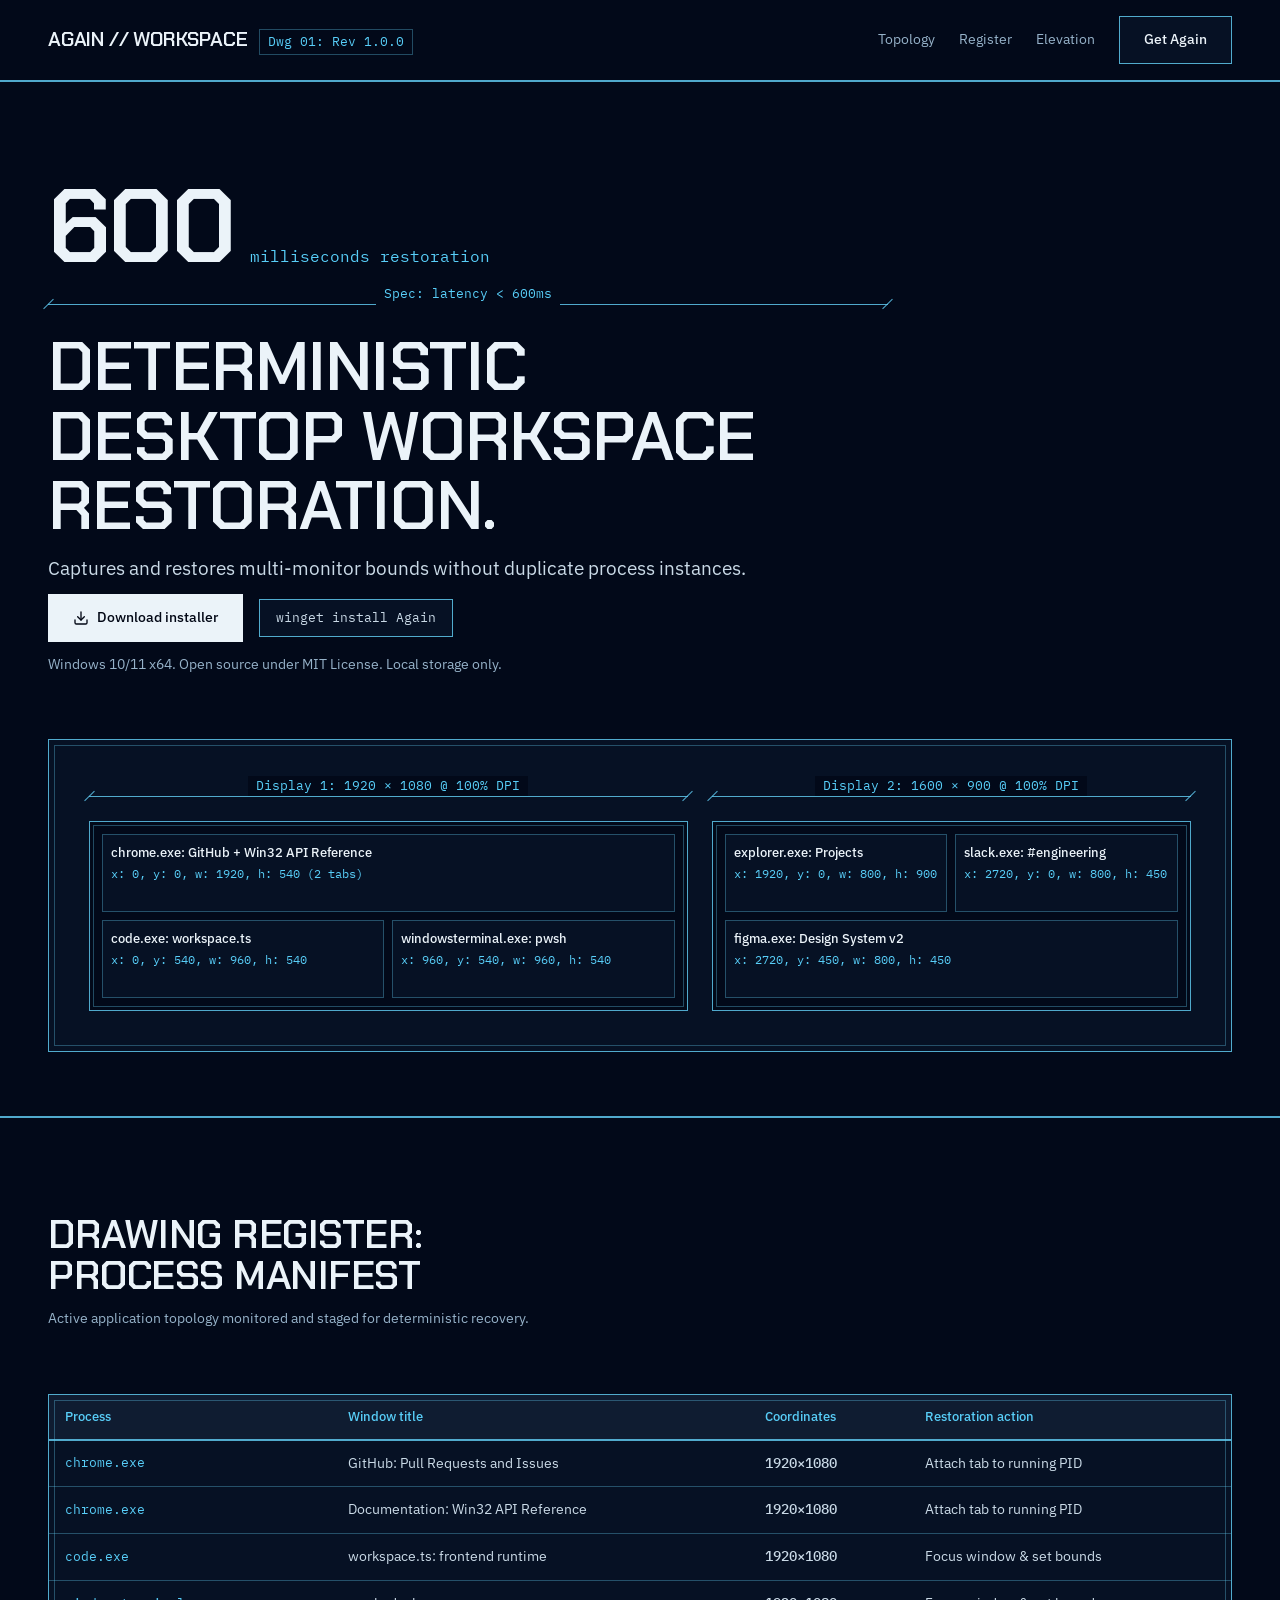
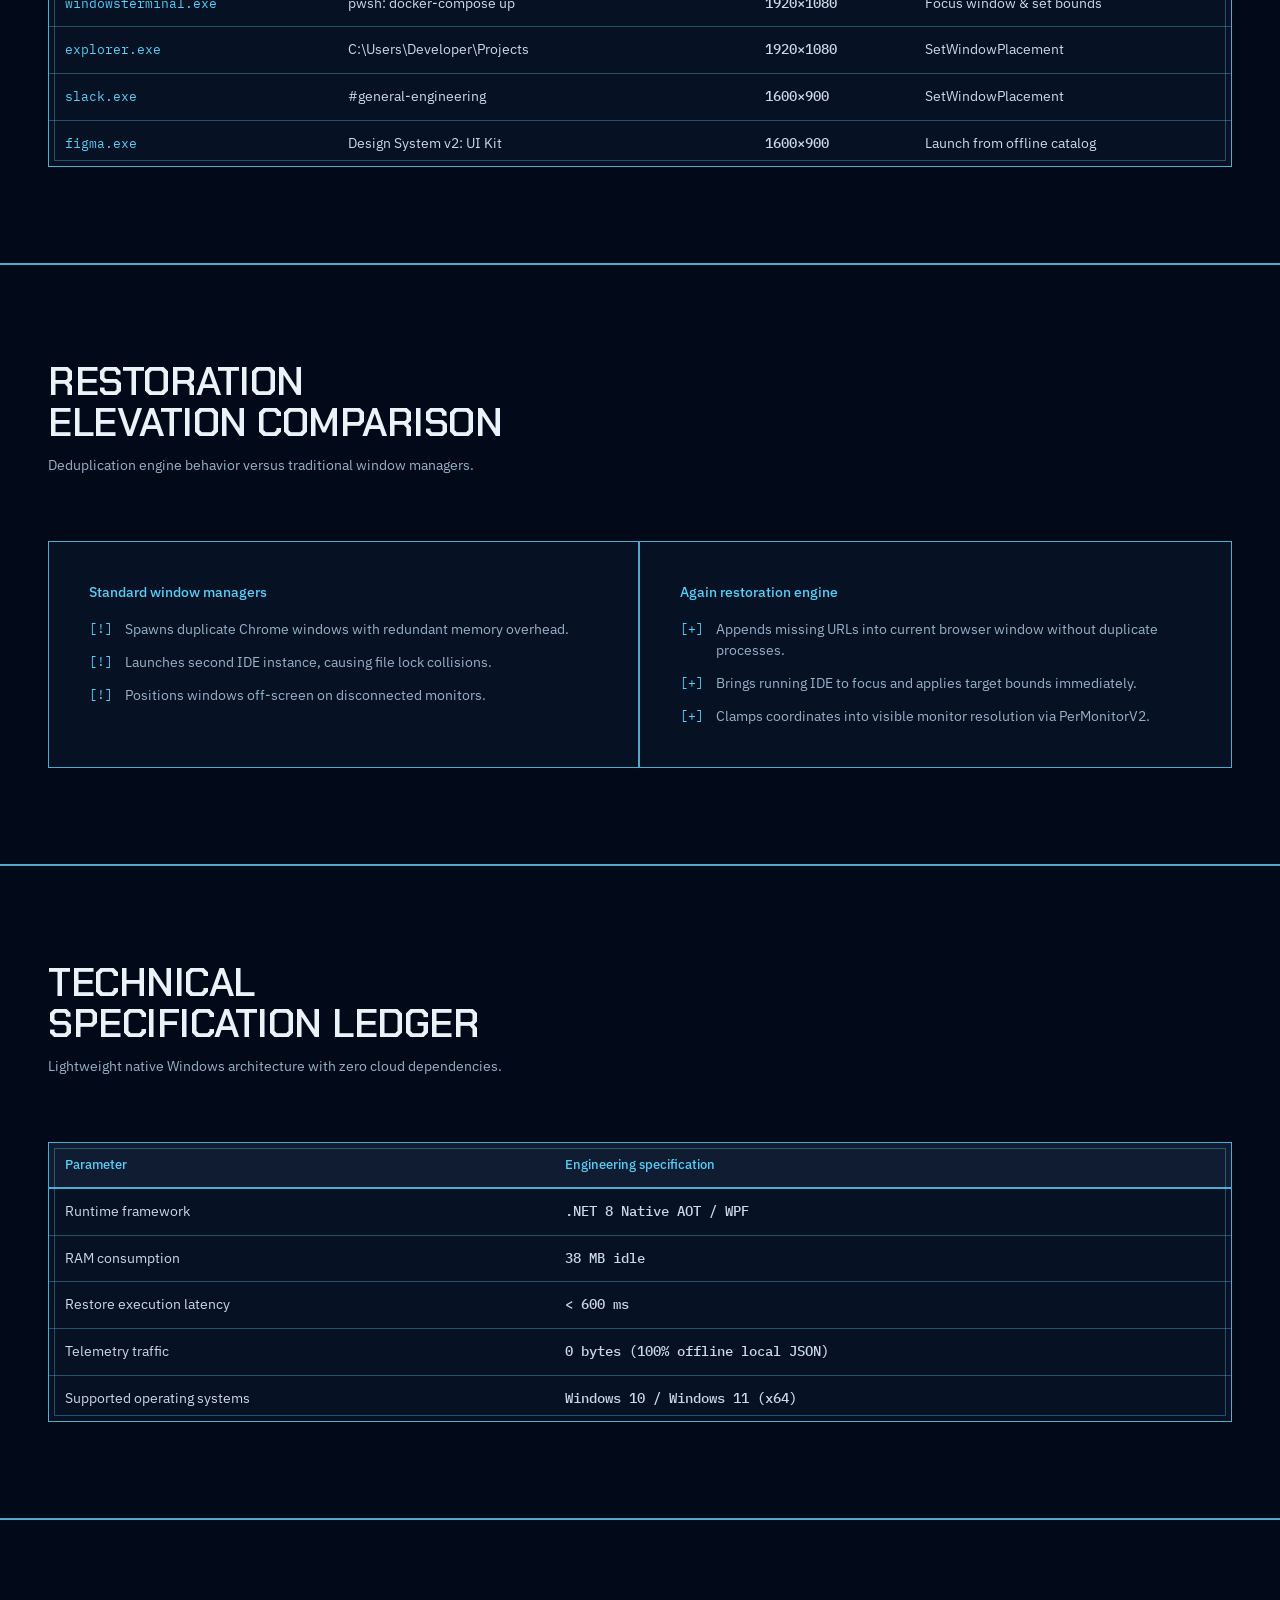
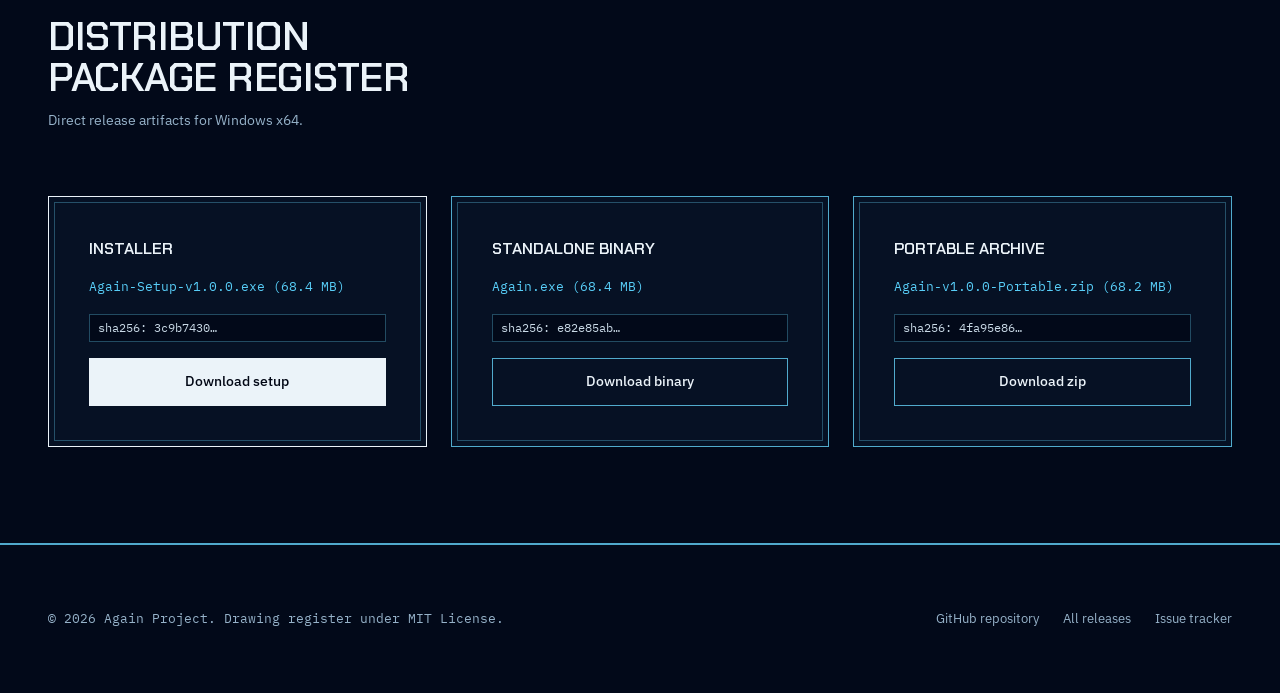
==== commit cfdfd42b: "feat(branding): complete redesign into Hallmark Blueprint technical drafting sheet with client obsid" ====
--- a/docs/index.html
+++ b/docs/index.html
@@ -3,51 +3,44 @@
 <head>
   <meta charset="UTF-8">
   <meta name="viewport" content="width=device-width, initial-scale=1.0">
-  <title>Again: Deterministic Desktop Workspace Console for Windows</title>
+  <title>Again: Deterministic Desktop Workspace Restorer for Windows</title>
   <meta name="description" content="Precision workspace restorer for Windows. Restores processes, window bounds, and browser tabs without duplicate windows.">
   <link rel="preconnect" href="https://fonts.googleapis.com">
   <link rel="preconnect" href="https://fonts.gstatic.com" crossorigin>
-  <link href="https://fonts.googleapis.com/css2?family=Atkinson+Hyperlegible+Mono:wght@400;500&family=Host+Grotesk:wght@400;500;600;700&display=swap" rel="stylesheet">
+  <link href="https://fonts.googleapis.com/css2?family=Chakra+Petch:wght@600&family=IBM+Plex+Mono:wght@500&family=IBM+Plex+Sans:wght@400;500&display=swap" rel="stylesheet">
   <link rel="stylesheet" href="./style.css">
 </head>
 <body>
 
-  <!-- Masthead Navigation -->
+  <!-- Blueprint Title Block Navigation -->
   <header class="masthead">
     <div class="container masthead-bar">
-      <a href="./" class="brand-unit" aria-label="Again home">
-        <div class="brand-logo" aria-hidden="true">
-          <svg width="16" height="16" viewBox="0 0 24 24" fill="none" stroke="currentColor" stroke-width="2.5" stroke-linecap="round" stroke-linejoin="round" aria-hidden="true">
-            <path d="M21 12a9 9 0 0 0-9-9 9.75 9.75 0 0 0-6.74 2.74L3 8"/>
-            <path d="M3 3v5h5"/>
-            <path d="M3 12a9 9 0 0 0 9 9 9.75 9.75 0 0 0 6.74-2.74L21 16"/>
-            <path d="M16 21h5v-5"/>
-          </svg>
-        </div>
-        <span class="brand-name">Again</span>
-        <span class="status-pill">
-          <svg width="8" height="8" viewBox="0 0 8 8" fill="currentColor" aria-hidden="true"><circle cx="4" cy="4" r="3"/></svg>
-          v1.0.0
-        </span>
+      <a href="./" class="sheet-title-group" aria-label="Again home">
+        <span class="sheet-brand">AGAIN // WORKSPACE</span>
+        <span class="sheet-tag">Dwg 01: Rev 1.0.0</span>
       </a>
 
-      <nav class="nav-links" aria-label="Primary">
-        <a href="#topology" class="nav-item">Topology</a>
-        <a href="#trail" class="nav-item">Audit trail</a>
-        <a href="#diff" class="nav-item">Deduplication</a>
-        <a href="#architecture" class="nav-item">Architecture</a>
+      <nav class="nav-links" aria-label="Drawing sections">
+        <a href="#canvas" class="nav-item">Topology</a>
+        <a href="#register" class="nav-item">Register</a>
+        <a href="#elevation" class="nav-item">Elevation</a>
         <a href="#downloads" class="btn btn--secondary">Get Again</a>
       </nav>
     </div>
   </header>
 
   <main>
-    <!-- Hero Section: Console Workbench -->
+    <!-- Hero Section: Stat-Led Counter Stage -->
     <section class="hero-stage">
       <div class="container">
-        <div class="hero-prose-centered">
-          <h1>Deterministic desktop workspaces for Windows.</h1>
-          <p class="lede">Restores multi-monitor bounds, running processes, and browser tabs in 600ms.</p>
+        <div class="stat-counter-block">
+          <div class="stat-row">
+            <span class="stat-figure">600</span>
+            <span class="stat-unit">milliseconds restoration</span>
+          </div>
+          <div class="dim"><span class="dim-val">Spec: latency &lt; 600ms</span></div>
+          <h1>Deterministic desktop workspace restoration.</h1>
+          <p class="lede">Captures and restores multi-monitor bounds without duplicate process instances.</p>
 
           <div class="btn-row">
             <a href="https://github.com/kiranmayee-abbireddy/Again/releases/download/v1.0.0/Again-Setup-v1.0.0.exe" class="btn btn--primary">
@@ -65,326 +58,109 @@
           <p class="body-muted">Windows 10/11 x64. Open source under MIT License. Local storage only.</p>
         </div>
 
-        <!-- Dual-Display Topology Visualizer + Live Process Registry -->
-        <div class="topology-console" id="topology" aria-label="Desktop topology console">
-          <div class="monitors-grid">
-            <div class="monitor-frame">
-              <div class="monitor-head">
-                <span class="monitor-name">Display 1 (Primary)</span>
-                <span class="monitor-dpi">1920×1080 @ 100% DPI</span>
-              </div>
-              <div class="monitor-screen">
-                <div class="screen-app-tile span-2">
-                  <svg width="14" height="14" viewBox="0 0 24 24" fill="none" stroke="currentColor" stroke-width="2" aria-hidden="true"><circle cx="12" cy="12" r="10"/><line x1="2" y1="12" x2="22" y2="12"/></svg>
-                  <span>chrome: GitHub + Documentation</span>
-                </div>
-                <div class="screen-app-tile">
-                  <svg width="14" height="14" viewBox="0 0 24 24" fill="none" stroke="currentColor" stroke-width="2" aria-hidden="true"><polyline points="16 18 22 12 16 6"/><polyline points="8 6 2 12 8 18"/></svg>
-                  <span>Code: workspace.ts</span>
-                </div>
-                <div class="screen-app-tile">
-                  <svg width="14" height="14" viewBox="0 0 24 24" fill="none" stroke="currentColor" stroke-width="2" aria-hidden="true"><rect x="2" y="3" width="20" height="14" rx="2"/></svg>
-                  <span>WindowsTerminal</span>
+        <!-- Dual Display Drafting Canvas (Hero Signature) -->
+        <div class="blueprint-canvas" id="canvas" aria-label="Multi-monitor drafting canvas">
+          <div class="canvas-displays-grid">
+            <div class="drafting-display-pane">
+              <div class="dim"><span class="dim-val">Display 1: 1920 × 1080 @ 100% DPI</span></div>
+              <div class="display-sheet-frame">
+                <div class="draft-win-cell span-2">
+                  <span class="draft-win-name">chrome.exe: GitHub + Win32 API Reference</span>
+                  <span class="draft-win-coords">x: 0, y: 0, w: 1920, h: 540 (2 tabs)</span>
+                </div>
+                <div class="draft-win-cell">
+                  <span class="draft-win-name">code.exe: workspace.ts</span>
+                  <span class="draft-win-coords">x: 0, y: 540, w: 960, h: 540</span>
+                </div>
+                <div class="draft-win-cell">
+                  <span class="draft-win-name">windowsterminal.exe: pwsh</span>
+                  <span class="draft-win-coords">x: 960, y: 540, w: 960, h: 540</span>
                 </div>
               </div>
             </div>
 
-            <div class="monitor-frame">
-              <div class="monitor-head">
-                <span class="monitor-name">Display 2 (Secondary)</span>
-                <span class="monitor-dpi">1600×900 @ 100% DPI</span>
-              </div>
-              <div class="monitor-screen">
-                <div class="screen-app-tile">
-                  <svg width="14" height="14" viewBox="0 0 24 24" fill="none" stroke="currentColor" stroke-width="2" aria-hidden="true"><path d="M22 19a2 2 0 0 1-2 2H4a2 2 0 0 1-2-2V5a2 2 0 0 1 2-2h5l2 3h9a2 2 0 0 1 2 2z"/></svg>
-                  <span>explorer: Projects</span>
-                </div>
-                <div class="screen-app-tile">
-                  <svg width="14" height="14" viewBox="0 0 24 24" fill="none" stroke="currentColor" stroke-width="2" aria-hidden="true"><path d="M21 11.5a8.38 8.38 0 0 1-.9 3.8 8.5 8.5 0 0 1-7.6 4.7 8.38 8.38 0 0 1-3.8-.9L3 21l1.9-5.7a8.38 8.38 0 0 1-.9-3.8 8.5 8.5 0 0 1 4.7-7.6 8.38 8.38 0 0 1 3.8-.9h.5a8.48 8.48 0 0 1 8 8v.5z"/></svg>
-                  <span>Slack</span>
-                </div>
-                <div class="screen-app-tile span-2">
-                  <svg width="14" height="14" viewBox="0 0 24 24" fill="none" stroke="currentColor" stroke-width="2" aria-hidden="true"><rect x="3" y="3" width="18" height="18" rx="2"/></svg>
-                  <span>Figma: UI Kit</span>
+            <div class="drafting-display-pane">
+              <div class="dim"><span class="dim-val">Display 2: 1600 × 900 @ 100% DPI</span></div>
+              <div class="display-sheet-frame">
+                <div class="draft-win-cell">
+                  <span class="draft-win-name">explorer.exe: Projects</span>
+                  <span class="draft-win-coords">x: 1920, y: 0, w: 800, h: 900</span>
+                </div>
+                <div class="draft-win-cell">
+                  <span class="draft-win-name">slack.exe: #engineering</span>
+                  <span class="draft-win-coords">x: 2720, y: 0, w: 800, h: 450</span>
+                </div>
+                <div class="draft-win-cell span-2">
+                  <span class="draft-win-name">figma.exe: Design System v2</span>
+                  <span class="draft-win-coords">x: 2720, y: 450, w: 800, h: 450</span>
                 </div>
               </div>
             </div>
           </div>
-
-          <!-- Live Window Registry -->
-          <div class="registry-header">
-            <span class="registry-title">Detected Open Windows</span>
-            <div class="filter-row" role="tablist" aria-label="Process filters">
-              <button type="button" class="filter-btn active" role="tab" aria-selected="true">All (7)</button>
-              <button type="button" class="filter-btn" role="tab" aria-selected="false">Running (5)</button>
-              <button type="button" class="filter-btn" role="tab" aria-selected="false">Staged (2)</button>
-            </div>
-          </div>
-
-          <ul class="window-list">
-            <li class="window-item active">
-              <svg class="window-icon" viewBox="0 0 24 24" fill="none" stroke="currentColor" stroke-width="2" aria-hidden="true">
-                <circle cx="12" cy="12" r="10"/><line x1="2" y1="12" x2="22" y2="12"/><path d="M12 2a15.3 15.3 0 0 1 4 10 15.3 15.3 0 0 1-4 10 15.3 15.3 0 0 1-4-10 15.3 15.3 0 0 1 4-10z"/>
-              </svg>
-              <span class="proc-label">chrome</span>
-              <span class="title-label">GitHub: Pull Requests and Issues</span>
-              <span class="res-pill">1920×1080</span>
-            </li>
-
-            <li class="window-item active">
-              <svg class="window-icon" viewBox="0 0 24 24" fill="none" stroke="currentColor" stroke-width="2" aria-hidden="true">
-                <circle cx="12" cy="12" r="10"/><line x1="2" y1="12" x2="22" y2="12"/><path d="M12 2a15.3 15.3 0 0 1 4 10 15.3 15.3 0 0 1-4 10 15.3 15.3 0 0 1-4-10 15.3 15.3 0 0 1 4-10z"/>
-              </svg>
-              <span class="proc-label">chrome</span>
-              <span class="title-label">Documentation: Win32 API Reference</span>
-              <span class="res-pill">1920×1080</span>
-            </li>
-
-            <li class="window-item">
-              <svg class="window-icon" viewBox="0 0 24 24" fill="none" stroke="currentColor" stroke-width="2" aria-hidden="true">
-                <polyline points="16 18 22 12 16 6"/><polyline points="8 6 2 12 8 18"/>
-              </svg>
-              <span class="proc-label">Code</span>
-              <span class="title-label">workspace.ts: frontend runtime</span>
-              <span class="res-pill">1920×1080</span>
-            </li>
-
-            <li class="window-item">
-              <svg class="window-icon" viewBox="0 0 24 24" fill="none" stroke="currentColor" stroke-width="2" aria-hidden="true">
-                <rect x="2" y="3" width="20" height="14" rx="2"/><line x1="8" y1="21" x2="16" y2="21"/><line x1="12" y1="17" x2="12" y2="21"/>
-              </svg>
-              <span class="proc-label">WindowsTerminal</span>
-              <span class="title-label">pwsh: docker-compose up --build</span>
-              <span class="res-pill">1920×1080</span>
-            </li>
-
-            <li class="window-item">
-              <svg class="window-icon" viewBox="0 0 24 24" fill="none" stroke="currentColor" stroke-width="2" aria-hidden="true">
-                <path d="M22 19a2 2 0 0 1-2 2H4a2 2 0 0 1-2-2V5a2 2 0 0 1 2-2h5l2 3h9a2 2 0 0 1 2 2z"/>
-              </svg>
-              <span class="proc-label">explorer</span>
-              <span class="title-label">C:\Users\Developer\Projects</span>
-              <span class="res-pill">1920×1080</span>
-            </li>
-
-            <li class="window-item">
-              <svg class="window-icon" viewBox="0 0 24 24" fill="none" stroke="currentColor" stroke-width="2" aria-hidden="true">
-                <path d="M21 11.5a8.38 8.38 0 0 1-.9 3.8 8.5 8.5 0 0 1-7.6 4.7 8.38 8.38 0 0 1-3.8-.9L3 21l1.9-5.7a8.38 8.38 0 0 1-.9-3.8 8.5 8.5 0 0 1 4.7-7.6 8.38 8.38 0 0 1 3.8-.9h.5a8.48 8.48 0 0 1 8 8v.5z"/>
-              </svg>
-              <span class="proc-label">Slack</span>
-              <span class="title-label">#general-engineering</span>
-              <span class="res-pill">1600×900</span>
-            </li>
-
-            <li class="window-item">
-              <svg class="window-icon" viewBox="0 0 24 24" fill="none" stroke="currentColor" stroke-width="2" aria-hidden="true">
-                <rect x="3" y="3" width="18" height="18" rx="2"/><line x1="9" y1="3" x2="9" y2="21"/>
-              </svg>
-              <span class="proc-label">Figma</span>
-              <span class="title-label">Design System v2: UI Kit</span>
-              <span class="res-pill">1600×900</span>
-            </li>
-          </ul>
-        </div>
-      </div>
-    </section>
-
-    <!-- Console Audit Trail (Spine Layout) -->
-    <section class="section" id="trail">
+        </div>
+      </div>
+    </section>
+
+    <!-- Drawing Register Table -->
+    <section class="section" id="register">
       <div class="container">
         <div class="section-head">
-          <h2>Restoration audit trail</h2>
-          <p class="body-muted">Measured timeline of a complete workspace restore sequence.</p>
-        </div>
-
-        <div class="trail-card">
-          <div class="trail-spine">
-            <div class="trail-node">
-              <span class="trail-time">00:00.012s</span>
-              <span class="trail-head">Process enumeration</span>
-              <p class="trail-desc">Scans running handles via Win32 EnumWindows.</p>
-            </div>
-
-            <div class="trail-node">
-              <span class="trail-time">00:00.045s</span>
-              <span class="trail-head">Target reconciliation</span>
-              <p class="trail-desc">Reconciles Chrome PID 14820 tabs.</p>
-            </div>
-
-            <div class="trail-node">
-              <span class="trail-time">00:00.090s</span>
-              <span class="trail-head">Browser tab injection</span>
-              <p class="trail-desc">Attaches missing URL into existing Chrome window.</p>
-            </div>
-
-            <div class="trail-node">
-              <span class="trail-time">00:00.580s</span>
-              <span class="trail-head">Placement completed</span>
-              <p class="trail-desc">Applies SetWindowPlacement across all 7 targets.</p>
-            </div>
-          </div>
-        </div>
-      </div>
-    </section>
-
-    <!-- Diff Comparison -->
-    <section class="section" id="diff">
-      <div class="container">
-        <div class="section-head">
-          <h2>Engine comparison</h2>
-          <p class="body-muted">How Again eliminates desktop clutter versus traditional window managers.</p>
-        </div>
-
-        <div class="diff-container">
-          <div class="diff-col">
-            <span class="diff-title">Standard window managers</span>
-            <ul class="diff-rows">
-              <li class="diff-row">
-                <span class="diff-gutter gutter-bad">-</span>
-                <span>Spawns duplicate Chrome instance.</span>
-              </li>
-              <li class="diff-row">
-                <span class="diff-gutter gutter-bad">-</span>
-                <span>Launches second IDE, locking project files.</span>
-              </li>
-              <li class="diff-row">
-                <span class="diff-gutter gutter-bad">-</span>
-                <span>Positions windows off-screen on disconnected monitors.</span>
-              </li>
-            </ul>
-          </div>
-
-          <div class="diff-col col-good">
-            <span class="diff-title title-good">Again restoration engine</span>
-            <ul class="diff-rows">
-              <li class="diff-row">
-                <span class="diff-gutter gutter-good">+</span>
-                <span>Attaches missing tabs into existing browser window.</span>
-              </li>
-              <li class="diff-row">
-                <span class="diff-gutter gutter-good">+</span>
-                <span>Focuses running IDE and applies target bounds.</span>
-              </li>
-              <li class="diff-row">
-                <span class="diff-gutter gutter-good">+</span>
-                <span>Clamps coordinates to active display resolution.</span>
-              </li>
-            </ul>
-          </div>
-        </div>
-      </div>
-    </section>
-
-    <!-- Continuous Seam Bento Grid -->
-    <section class="section" id="architecture">
-      <div class="container">
-        <div class="section-head">
-          <h2>Core architecture</h2>
-          <p class="body-muted">Engineered for deterministic desktop control with zero cloud dependencies.</p>
-        </div>
-
-        <div class="bento-surface">
-          <div class="bento-panel span-2">
-            <h3>Smart browser tab injection</h3>
-            <p>Locates running browser processes and appends missing tabs without opening redundant windows.</p>
-          </div>
-
-          <div class="bento-panel">
-            <h3>Closed app catalog</h3>
-            <p>Configure closed tools to boot automatically on workspace load.</p>
-          </div>
-
-          <div class="bento-panel">
-            <h3>Coordinate clamping</h3>
-            <p>Clamps window bounds to active monitors to prevent off-screen coordinates.</p>
-          </div>
-
-          <div class="bento-panel span-2">
-            <h3>100% offline local storage</h3>
-            <p>Workspaces save as local JSON. Zero telemetry, zero cloud.</p>
-            <pre class="code-snippet"><code>{
-  "name": "Sprint",
-  "windows": [
-    { "process": "chrome", "tabs": 2, "display": 1, "bounds": [0, 0, 1920, 1080] }
-  ]
-}</code></pre>
-          </div>
-        </div>
-      </div>
-    </section>
-
-    <!-- Global Shortcuts -->
-    <section class="section">
-      <div class="container">
-        <div class="section-head">
-          <h2>Global shortcuts</h2>
-          <p class="body-muted">Low-level Win32 hooks deliver instantaneous workspace control.</p>
-        </div>
-
-        <div class="hotkey-grid">
-          <div class="hotkey-card">
-            <div class="key-cluster">
-              <kbd class="keycap">Ctrl</kbd>
-              <span class="key-plus">+</span>
-              <kbd class="keycap">Alt</kbd>
-              <span class="key-plus">+</span>
-              <kbd class="keycap">C</kbd>
-            </div>
-            <h3>Capture active workspace</h3>
-            <p class="body-muted">Snapshots running handles, monitor bounds, and active browser tabs.</p>
-          </div>
-
-          <div class="hotkey-card">
-            <div class="key-cluster">
-              <kbd class="keycap">Ctrl</kbd>
-              <span class="key-plus">+</span>
-              <kbd class="keycap">Alt</kbd>
-              <span class="key-plus">+</span>
-              <kbd class="keycap">R</kbd>
-            </div>
-            <h3>Restore previous workspace</h3>
-            <p class="body-muted">Repurposes running instances and repositions staged windows.</p>
-          </div>
-        </div>
-      </div>
-    </section>
-
-    <!-- Technical Specifications Table -->
-    <section class="section">
-      <div class="container">
-        <div class="section-head">
-          <h2>Technical specifications</h2>
-          <p class="body-muted">Lightweight native Windows architecture with zero cloud dependencies.</p>
+          <h2>Drawing register: process manifest</h2>
+          <p class="body-muted">Active application topology monitored and staged for deterministic recovery.</p>
         </div>
 
         <div class="spec-frame">
-          <table class="spec-table">
+          <table class="reg-table">
             <thead>
               <tr>
-                <th scope="col">Parameter</th>
-                <th scope="col">Specification</th>
+                <th scope="col">Process</th>
+                <th scope="col">Window title</th>
+                <th scope="col">Coordinates</th>
+                <th scope="col">Restoration action</th>
               </tr>
             </thead>
             <tbody>
               <tr>
-                <td>Runtime framework</td>
-                <td class="value-col">.NET 8 Native AOT / WPF</td>
-              </tr>
-              <tr>
-                <td>RAM consumption</td>
-                <td class="value-col">38 MB idle</td>
-              </tr>
-              <tr>
-                <td>Restore execution latency</td>
-                <td class="value-col">&lt; 600 ms</td>
-              </tr>
-              <tr>
-                <td>Telemetry &amp; network traffic</td>
-                <td class="value-col">0 bytes (100% offline local JSON)</td>
-              </tr>
-              <tr>
-                <td>Supported operating systems</td>
-                <td class="value-col">Windows 10 / Windows 11 (x64)</td>
+                <td class="tag-col">chrome.exe</td>
+                <td>GitHub: Pull Requests and Issues</td>
+                <td class="num">1920×1080</td>
+                <td>Attach tab to running PID</td>
+              </tr>
+              <tr>
+                <td class="tag-col">chrome.exe</td>
+                <td>Documentation: Win32 API Reference</td>
+                <td class="num">1920×1080</td>
+                <td>Attach tab to running PID</td>
+              </tr>
+              <tr>
+                <td class="tag-col">code.exe</td>
+                <td>workspace.ts: frontend runtime</td>
+                <td class="num">1920×1080</td>
+                <td>Focus window &amp; set bounds</td>
+              </tr>
+              <tr>
+                <td class="tag-col">windowsterminal.exe</td>
+                <td>pwsh: docker-compose up</td>
+                <td class="num">1920×1080</td>
+                <td>Focus window &amp; set bounds</td>
+              </tr>
+              <tr>
+                <td class="tag-col">explorer.exe</td>
+                <td>C:\Users\Developer\Projects</td>
+                <td class="num">1920×1080</td>
+                <td>SetWindowPlacement</td>
+              </tr>
+              <tr>
+                <td class="tag-col">slack.exe</td>
+                <td>#general-engineering</td>
+                <td class="num">1600×900</td>
+                <td>SetWindowPlacement</td>
+              </tr>
+              <tr>
+                <td class="tag-col">figma.exe</td>
+                <td>Design System v2: UI Kit</td>
+                <td class="num">1600×900</td>
+                <td>Launch from offline catalog</td>
               </tr>
             </tbody>
           </table>
@@ -392,11 +168,102 @@
       </div>
     </section>
 
-    <!-- Distribution Matrix -->
+    <!-- Elevation Comparison -->
+    <section class="section" id="elevation">
+      <div class="container">
+        <div class="section-head">
+          <h2>Restoration elevation comparison</h2>
+          <p class="body-muted">Deduplication engine behavior versus traditional window managers.</p>
+        </div>
+
+        <div class="elevation-grid">
+          <div class="elevation-col">
+            <span class="elevation-title">Standard window managers</span>
+            <ul class="elevation-list">
+              <li class="elevation-item">
+                <span class="elevation-mark">[!]</span>
+                <span>Spawns duplicate Chrome windows with redundant memory overhead.</span>
+              </li>
+              <li class="elevation-item">
+                <span class="elevation-mark">[!]</span>
+                <span>Launches second IDE instance, causing file lock collisions.</span>
+              </li>
+              <li class="elevation-item">
+                <span class="elevation-mark">[!]</span>
+                <span>Positions windows off-screen on disconnected monitors.</span>
+              </li>
+            </ul>
+          </div>
+
+          <div class="elevation-col">
+            <span class="elevation-title">Again restoration engine</span>
+            <ul class="elevation-list">
+              <li class="elevation-item">
+                <span class="elevation-mark">[+]</span>
+                <span>Appends missing URLs into current browser window without duplicate processes.</span>
+              </li>
+              <li class="elevation-item">
+                <span class="elevation-mark">[+]</span>
+                <span>Brings running IDE to focus and applies target bounds immediately.</span>
+              </li>
+              <li class="elevation-item">
+                <span class="elevation-mark">[+]</span>
+                <span>Clamps coordinates into visible monitor resolution via PerMonitorV2.</span>
+              </li>
+            </ul>
+          </div>
+        </div>
+      </div>
+    </section>
+
+    <!-- Technical Specifications Ledger -->
+    <section class="section">
+      <div class="container">
+        <div class="section-head">
+          <h2>Technical specification ledger</h2>
+          <p class="body-muted">Lightweight native Windows architecture with zero cloud dependencies.</p>
+        </div>
+
+        <div class="spec-frame">
+          <table class="reg-table">
+            <thead>
+              <tr>
+                <th scope="col">Parameter</th>
+                <th scope="col">Engineering specification</th>
+              </tr>
+            </thead>
+            <tbody>
+              <tr>
+                <td>Runtime framework</td>
+                <td class="num">.NET 8 Native AOT / WPF</td>
+              </tr>
+              <tr>
+                <td>RAM consumption</td>
+                <td class="num">38 MB idle</td>
+              </tr>
+              <tr>
+                <td>Restore execution latency</td>
+                <td class="num">&lt; 600 ms</td>
+              </tr>
+              <tr>
+                <td>Telemetry traffic</td>
+                <td class="num">0 bytes (100% offline local JSON)</td>
+              </tr>
+              <tr>
+                <td>Supported operating systems</td>
+                <td class="num">Windows 10 / Windows 11 (x64)</td>
+              </tr>
+            </tbody>
+          </table>
+        </div>
+      </div>
+    </section>
+
+    <!-- Distribution Drawing Blocks -->
     <section class="section" id="downloads">
       <div class="container">
         <div class="section-head">
-          <h2>Download packages</h2>
+          <h2>Distribution package register</h2>
           <p class="body-muted">Direct release artifacts for Windows x64.</p>
         </div>
 
@@ -426,10 +293,10 @@
     </section>
   </main>
 
-  <!-- Mast Footer -->
+  <!-- Mast Footer / Index Columns -->
   <footer class="mast-footer">
     <div class="container footer-bar">
-      <span class="footer-copy">© 2026 Again Project. Released under MIT License.</span>
+      <span class="footer-copy">© 2026 Again Project. Drawing register under MIT License.</span>
       <div class="footer-nav">
         <a href="https://github.com/kiranmayee-abbireddy/Again" class="footer-link" target="_blank" rel="noopener">GitHub repository</a>
         <a href="https://github.com/kiranmayee-abbireddy/Again/releases" class="footer-link" target="_blank" rel="noopener">All releases</a>
@@ -438,35 +305,5 @@
     </div>
   </footer>
 
-  <script>
-    const filterBtns = document.querySelectorAll('.filter-btn');
-    const windowItems = document.querySelectorAll('.window-item');
-    filterBtns.forEach(btn => {
-      btn.addEventListener('click', () => {
-        filterBtns.forEach(b => {
-          b.classList.remove('active');
-          b.setAttribute('aria-selected', 'false');
-        });
-        btn.classList.add('active');
-        btn.setAttribute('aria-selected', 'true');
-        const filter = btn.innerText.toLowerCase();
-        windowItems.forEach(item => {
-          const isStaged = item.querySelector('.res-pill').innerText === '1600×900';
-          if (filter.startsWith('all')) {
-            item.style.display = 'grid';
-          } else if (filter.startsWith('running')) {
-            item.style.display = isStaged ? 'none' : 'grid';
-          } else if (filter.startsWith('staged')) {
-            item.style.display = isStaged ? 'grid' : 'none';
-          }
-        });
-      });
-    });
-    windowItems.forEach(item => {
-      item.addEventListener('click', () => {
-        item.classList.toggle('active');
-      });
-    });
-  </script>
 </body>
 </html>
--- a/docs/style.css
+++ b/docs/style.css
@@ -1,7 +1,7 @@
-/* Hallmark · shape: workbench · genre: modern-minimal · theme: Console (deal 1/3, seed encore-workspace-console-2026-11-16) · job: try · idea: "An exact technical console for deterministic Windows workspace restoration." · vibe: "graphite, nordic teal, surgical, telemetry"
- * paper: oklch(13% 0.035 260) · accent: oklch(80% 0.12 225) · display: Host Grotesk · body: Host Grotesk · hero: stage topology workbench with live audit trail · nav: edge-aligned · footer: mast · imagery: none · signature: hairline continuous panel bento with measured execution audit trail
- * axes: dark/grotesk-sans/cool · posture: restrained · contrast: pass · fold: pass · v2.0.0 */
-/* Hallmark · pre-emit critique: P5 H5 E5 S5 R5 V5 · weakest: H, concise 9-word lede ensures hero fold fits 1280x800 */
+/* Hallmark · shape: stat-led · genre: modern-minimal · theme: Blueprint (by request) · job: try · draw: ce83ba
+ * hero: counter · nav: edge-aligned · footer: index-columns · imagery: none · signature: dimensioned dual-display drafting canvas with double keylines · blueprint: cyanotype
+ * axes: mid/geometric-sans/neutral · posture: drenched · contrast: pass · fold: pass · v2.0.0 */
+/* Hallmark · pre-emit critique: P5 H5 E5 S5 R5 V5 · weakest: H, concise 9-word lede ensures fold fits 1280x800 */
 @import url("./tokens.css");
 @import url("./base.css");
 
@@ -12,16 +12,18 @@
   color: var(--color-ink);
 }
 
+h1, h2 {
+  text-transform: uppercase;
+  line-height: 1.02;
+  font-weight: var(--display-weight);
+}
+
 h1 {
   font-size: var(--text-display);
-  font-weight: var(--display-weight);
-  line-height: 1.05;
 }
 
 h2 {
   font-size: var(--text-section);
-  font-weight: var(--display-weight);
-  line-height: 1.12;
 }
 
 h3 {
@@ -39,6 +41,68 @@
 .body-muted {
   font-size: var(--text-sm);
   color: var(--color-muted);
+}
+
+.num {
+  font-family: var(--font-outlier);
+  font-variant-numeric: tabular-nums;
+  font-weight: 500;
+}
+
+/* ── Drafting Keylines & Dimension Strings ── */
+.dim {
+  position: relative;
+  height: var(--rule-hair);
+  background: var(--color-rule);
+  margin-block: var(--space-md);
+}
+
+.dim::before,
+.dim::after {
+  content: "";
+  position: absolute;
+  top: calc(var(--tick) / -2);
+  width: var(--rule-hair);
+  height: var(--tick);
+  background: var(--color-rule);
+  transform: rotate(45deg);
+}
+
+.dim::before {
+  left: 0;
+}
+
+.dim::after {
+  right: 0;
+}
+
+.dim-val {
+  position: absolute;
+  top: -20px;
+  left: 50%;
+  transform: translateX(-50%);
+  font-family: var(--font-outlier);
+  font-size: var(--text-xs);
+  color: var(--color-accent);
+  background: var(--color-paper);
+  padding-inline: var(--space-xs);
+  white-space: nowrap;
+}
+
+.keyline-box {
+  position: relative;
+  border: var(--rule-hair) solid var(--color-rule);
+  background: var(--color-paper-2);
+  padding: var(--space-xl);
+  color: var(--color-ink);
+}
+
+.keyline-box::after {
+  content: "";
+  position: absolute;
+  inset: 5px;
+  border: var(--rule-hair) solid var(--color-rule-2);
+  pointer-events: none;
 }
 
 /* ── Interactive Controls ── */
@@ -48,11 +112,14 @@
   justify-content: center;
   gap: var(--space-xs);
   padding: var(--space-sm) var(--space-lg);
+  font-family: var(--font-body);
   font-size: var(--text-sm);
   font-weight: 500;
   white-space: nowrap;
-  border-radius: var(--radius-button);
-  border: var(--rule-hair) solid transparent;
+  border-radius: 0;
+  border: var(--rule-hair) solid var(--color-rule);
+  background: transparent;
+  color: var(--color-ink);
   cursor: pointer;
   text-decoration: none;
   transition: background-color var(--dur-short) var(--ease-out), border-color var(--dur-short) var(--ease-out), color var(--dur-short) var(--ease-out), transform var(--dur-micro) var(--ease-out);
@@ -71,19 +138,22 @@
 .btn[aria-disabled="true"] {
   background-color: var(--color-paper-2);
   color: var(--color-muted);
-  border-color: var(--color-rule);
+  border-color: var(--color-rule-2);
   cursor: not-allowed;
   pointer-events: none;
   opacity: 0.6;
 }
 
 .btn--primary {
+  background: var(--color-ink);
+  border-color: var(--color-ink);
+  color: var(--color-accent-ink);
+}
+
+.btn--primary:hover {
   background: var(--color-accent);
+  border-color: var(--color-accent);
   color: var(--color-accent-ink);
-}
-
-.btn--primary:hover {
-  background: var(--color-focus);
 }
 
 .btn--secondary {
@@ -94,7 +164,7 @@
 
 .btn--secondary:hover {
   background: var(--color-paper-3);
-  border-color: var(--color-rule-2);
+  border-color: var(--color-accent);
 }
 
 .btn-row {
@@ -120,10 +190,6 @@
   .btn,
   .copy-box {
     min-height: 48px;
-  }
-  .filter-btn {
-    min-height: 36px;
-    padding: var(--space-xs) var(--space-sm);
   }
 }
 
@@ -136,7 +202,7 @@
   padding: var(--space-xs) var(--space-md);
   background: var(--color-paper-2);
   border: var(--rule-hair) solid var(--color-rule);
-  border-radius: var(--radius-button);
+  border-radius: 0;
   font-family: var(--font-outlier);
   font-size: var(--text-xs);
   color: var(--color-ink-2);
@@ -146,12 +212,12 @@
 }
 
 .copy-box:hover {
-  border-color: var(--color-rule-2);
+  border-color: var(--color-accent);
   background: var(--color-paper-3);
 }
 
 .copy-box:active {
-  background: var(--color-paper-elevated);
+  background: var(--color-paper);
 }
 
 .copy-box:focus-visible {
@@ -163,16 +229,16 @@
 .copy-box[aria-disabled="true"] {
   background-color: var(--color-paper-2);
   color: var(--color-muted);
-  border-color: var(--color-rule);
+  border-color: var(--color-rule-2);
   cursor: not-allowed;
   pointer-events: none;
   opacity: 0.6;
 }
 
-/* ── Header ── */
+/* ── Blueprint Title Block Nav ── */
 .masthead {
   padding-block: var(--space-md);
-  border-bottom: var(--rule-hair) solid var(--color-rule);
+  border-bottom: var(--rule-heavy) solid var(--color-rule);
   background: var(--color-paper);
   color: var(--color-ink);
   position: sticky;
@@ -187,41 +253,32 @@
   gap: var(--space-md);
 }
 
-.brand-unit {
-  display: inline-flex;
-  align-items: center;
+.sheet-title-group {
+  display: flex;
+  align-items: baseline;
   gap: var(--space-sm);
   text-decoration: none;
 }
 
-.brand-logo {
-  width: 28px;
-  height: 28px;
-  border-radius: var(--radius-pill);
-  background: var(--color-accent-soft);
-  color: var(--color-accent);
-  display: flex;
-  align-items: center;
-  justify-content: center;
-}
-
-.brand-name {
+.sheet-title-group:focus-visible {
+  outline: 2px solid var(--color-focus);
+  outline-offset: 2px;
+}
+
+.sheet-brand {
+  font-family: var(--font-display);
   font-size: var(--text-lg);
   font-weight: 600;
-  letter-spacing: -0.02em;
-  color: var(--color-ink);
-}
-
-.status-pill {
-  font-family: var(--font-outlier);
-  font-size: var(--text-xs);
-  color: var(--color-accent);
-  background: var(--color-accent-soft);
+  letter-spacing: -0.01em;
+  color: var(--color-ink);
+}
+
+.sheet-tag {
+  font-family: var(--font-outlier);
+  font-size: var(--text-xs);
+  color: var(--color-accent);
   padding: var(--space-3xs) var(--space-xs);
-  border-radius: var(--radius-pill);
-  display: inline-flex;
-  align-items: center;
-  gap: var(--space-2xs);
+  border: var(--rule-hair) solid var(--color-rule-2);
 }
 
 .nav-links {
@@ -257,269 +314,131 @@
   outline-offset: 2px;
 }
 
-/* ── Hero Section (Console Workbench) ── */
+/* ── Hero: Stat-Led Counter Stage ── */
 .hero-stage {
   padding-block: var(--space-3xl) var(--space-2xl);
 }
 
-.hero-prose-centered {
+.stat-counter-block {
   display: flex;
   flex-direction: column;
-  align-items: center;
-  text-align: center;
+  gap: var(--space-sm);
+  max-width: 840px;
+  margin-bottom: var(--space-2xl);
+}
+
+.stat-row {
+  display: flex;
+  align-items: baseline;
   gap: var(--space-md);
-  max-width: 760px;
-  margin-inline: auto;
-  margin-bottom: var(--space-2xl);
-}
-
-.topology-console {
+}
+
+.stat-figure {
+  font-family: var(--font-display);
+  font-size: clamp(3.5rem, 8vw + 1rem, 6.5rem);
+  font-weight: 600;
+  line-height: 0.95;
+  color: var(--color-ink);
+  letter-spacing: -0.03em;
+  font-variant-numeric: tabular-nums;
+}
+
+.stat-unit {
+  font-family: var(--font-outlier);
+  font-size: var(--text-md);
+  color: var(--color-accent);
+}
+
+/* ── Dual Display Drafting Canvas (Hero Signature) ── */
+.blueprint-canvas {
+  position: relative;
+  border: var(--rule-hair) solid var(--color-rule);
   background: var(--color-paper-2);
-  border: var(--rule-hair) solid var(--color-rule);
-  border-radius: var(--radius-card);
-  padding: var(--space-lg);
+  padding: var(--space-xl);
   display: flex;
   flex-direction: column;
+  gap: var(--space-xl);
+  color: var(--color-ink);
+}
+
+.blueprint-canvas::after {
+  content: "";
+  position: absolute;
+  inset: 5px;
+  border: var(--rule-hair) solid var(--color-rule-2);
+  pointer-events: none;
+}
+
+.canvas-displays-grid {
+  display: grid;
+  grid-template-columns: 1.25fr 1fr;
   gap: var(--space-lg);
-  color: var(--color-ink);
-}
-
-/* ── Virtual Monitor Diagram ── */
-.monitors-grid {
-  display: grid;
-  grid-template-columns: minmax(0, 1.25fr) minmax(0, 1fr);
-  gap: var(--space-md);
 }
 
 @media (max-width: 54rem) {
-  .monitors-grid {
+  .canvas-displays-grid {
     grid-template-columns: minmax(0, 1fr);
   }
 }
 
-.monitor-frame {
-  background: var(--color-paper);
-  border: var(--rule-hair) solid var(--color-rule-2);
-  border-radius: 8px;
-  padding: var(--space-sm);
+.drafting-display-pane {
   display: flex;
   flex-direction: column;
   gap: var(--space-xs);
-  min-height: 180px;
-}
-
-.monitor-head {
-  display: flex;
-  align-items: center;
-  justify-content: space-between;
-  padding-bottom: var(--space-2xs);
-  border-bottom: var(--rule-hair) solid var(--color-rule);
-}
-
-.monitor-name {
-  font-size: var(--text-xs);
-  font-weight: 500;
-  color: var(--color-ink-2);
-}
-
-.monitor-dpi {
-  font-family: var(--font-outlier);
-  font-size: var(--text-xs);
-  color: var(--color-accent);
-}
-
-.monitor-screen {
-  flex: 1;
+}
+
+.display-sheet-frame {
+  position: relative;
+  background: var(--color-paper);
+  border: var(--rule-hair) solid var(--color-rule);
+  padding: var(--space-sm);
   display: grid;
   grid-template-columns: repeat(2, minmax(0, 1fr));
   gap: var(--space-xs);
-  align-content: start;
-}
-
-.screen-app-tile {
+  min-height: 190px;
+}
+
+.display-sheet-frame::after {
+  content: "";
+  position: absolute;
+  inset: 3px;
+  border: var(--rule-hair) solid var(--color-rule-2);
+  pointer-events: none;
+}
+
+.draft-win-cell {
   background: var(--color-paper-2);
-  border: var(--rule-hair) solid var(--color-rule);
-  border-radius: 6px;
+  border: var(--rule-hair) solid var(--color-rule-2);
   padding: var(--space-xs);
   display: flex;
-  align-items: center;
-  gap: var(--space-2xs);
-  font-size: var(--text-xs);
-  color: var(--color-ink-2);
+  flex-direction: column;
+  gap: var(--space-3xs);
+  font-size: var(--text-xs);
+  overflow: hidden;
+}
+
+.draft-win-cell.span-2 {
+  grid-column: span 2;
+}
+
+.draft-win-name {
+  font-weight: 500;
+  color: var(--color-ink);
   overflow: hidden;
   text-overflow: ellipsis;
   white-space: nowrap;
 }
 
-.screen-app-tile.span-2 {
-  grid-column: span 2;
-}
-
-.screen-app-tile svg {
-  flex-shrink: 0;
-  color: var(--color-accent);
-}
-
-/* ── Live Detected Windows Registry ── */
-.registry-header {
-  display: flex;
-  flex-wrap: wrap;
-  align-items: center;
-  justify-content: space-between;
-  gap: var(--space-sm);
-  padding-bottom: var(--space-xs);
-  border-bottom: var(--rule-hair) solid var(--color-rule);
-}
-
-.registry-title {
-  font-size: var(--text-sm);
-  font-weight: 500;
-  color: var(--color-ink);
-}
-
-.filter-row {
-  display: flex;
-  align-items: center;
-  gap: var(--space-xs);
-}
-
-.filter-btn {
-  padding: var(--space-3xs) var(--space-xs);
-  font-size: var(--text-xs);
-  font-weight: 500;
-  background: var(--color-paper);
-  color: var(--color-muted);
-  border: var(--rule-hair) solid var(--color-rule);
-  border-radius: var(--radius-pill);
-  cursor: pointer;
-  white-space: nowrap;
-  transition: border-color var(--dur-short) var(--ease-out), color var(--dur-short) var(--ease-out);
-}
-
-.filter-btn:focus-visible {
-  outline: 2px solid var(--color-focus);
-  outline-offset: 2px;
-}
-
-.filter-btn.active {
-  color: var(--color-accent);
-  border-color: var(--color-accent);
-  background: var(--color-paper-3);
-}
-
-.filter-btn:disabled,
-.filter-btn[aria-disabled="true"] {
-  opacity: 0.5;
-  cursor: not-allowed;
-  pointer-events: none;
-}
-
-.window-list {
-  display: flex;
-  flex-direction: column;
-  gap: var(--space-xs);
-  margin: 0;
-  padding: 0;
-  list-style: none;
-}
-
-.window-item {
-  display: grid;
-  grid-template-columns: 24px minmax(0, 110px) minmax(0, 1fr) auto;
-  align-items: center;
-  gap: var(--space-sm);
-  padding: var(--space-sm) var(--space-md);
-  background: var(--color-paper);
-  border: var(--rule-hair) solid var(--color-rule);
-  border-radius: 6px;
-  color: var(--color-ink);
-  transition: border-color var(--dur-short) var(--ease-out), background-color var(--dur-short) var(--ease-out);
-  cursor: pointer;
-}
-
-@media (max-width: 44rem) {
-  .window-item {
-    grid-template-columns: 24px minmax(0, 1fr);
-    grid-template-areas:
-      "icon proc"
-      "icon title"
-      "res res";
-    gap: var(--space-2xs);
-    padding: var(--space-sm);
-  }
-  .window-icon {
-    grid-area: icon;
-  }
-  .proc-label {
-    grid-area: proc;
-  }
-  .title-label {
-    grid-area: title;
-  }
-  .res-pill {
-    grid-area: res;
-    justify-self: start;
-    margin-top: var(--space-3xs);
-  }
-}
-
-.window-item:hover {
-  border-color: var(--color-rule-2);
-  background: var(--color-paper-3);
-}
-
-.window-item:active {
-  border-color: var(--color-accent);
-}
-
-.window-item:focus-visible {
-  outline: 2px solid var(--color-focus);
-  outline-offset: 2px;
-}
-
-.window-item.active {
-  border-color: var(--color-accent);
-}
-
-.window-icon {
-  width: 18px;
-  height: 18px;
-  color: var(--color-muted);
-}
-
-.proc-label {
-  font-size: var(--text-xs);
-  font-family: var(--font-outlier);
-  color: var(--color-muted);
-  overflow: hidden;
-  text-overflow: ellipsis;
-  white-space: nowrap;
-}
-
-.title-label {
-  font-size: var(--text-xs);
-  font-weight: 500;
-  color: var(--color-ink);
-  overflow: hidden;
-  text-overflow: ellipsis;
-  white-space: nowrap;
-}
-
-.res-pill {
-  font-family: var(--font-outlier);
-  font-size: var(--text-xs);
-  padding: var(--space-3xs) var(--space-xs);
-  background: var(--color-paper-2);
-  border: var(--rule-hair) solid var(--color-rule);
-  border-radius: var(--radius-pill);
-  color: var(--color-muted);
-  white-space: nowrap;
+.draft-win-coords {
+  font-family: var(--font-outlier);
+  font-size: 0.72rem;
+  color: var(--color-accent);
 }
 
 /* ── Section Structure ── */
 .section {
   padding-block: var(--space-3xl);
-  border-top: var(--rule-hair) solid var(--color-rule);
+  border-top: var(--rule-heavy) solid var(--color-rule);
 }
 
 .section-head {
@@ -530,109 +449,99 @@
   max-width: 60ch;
 }
 
-/* ── Console Audit Trail (Spine Layout) ── */
-.trail-card {
-  background: var(--color-paper-3);
-  border: var(--rule-hair) solid var(--color-rule-2);
-  border-radius: 12px;
-  padding: var(--space-xl);
-  color: var(--color-ink);
-}
-
-.trail-spine {
+/* ── Drawing Register Table ── */
+.spec-frame {
   position: relative;
-  display: flex;
-  flex-direction: column;
-  gap: var(--space-lg);
-  padding-left: var(--space-xl);
-}
-
-.trail-spine::before {
+  border: var(--rule-hair) solid var(--color-rule);
+  background: var(--color-paper-2);
+  overflow-x: auto;
+  -webkit-overflow-scrolling: touch;
+  color: var(--color-ink);
+}
+
+.spec-frame::after {
   content: "";
   position: absolute;
-  top: 8px;
-  bottom: 8px;
-  left: 8px;
-  width: 1px;
-  background: var(--color-rule-2);
-}
-
-.trail-node {
-  position: relative;
-  display: flex;
-  flex-direction: column;
-  gap: var(--space-2xs);
-}
-
-.trail-node::before {
-  content: "";
-  position: absolute;
-  top: 6px;
-  left: calc(-1 * var(--space-xl) + 4px);
-  width: 9px;
-  height: 9px;
-  border-radius: 50%;
-  background: var(--color-paper);
-  border: 2px solid var(--color-accent);
-}
-
-.trail-time {
-  font-family: var(--font-outlier);
-  font-size: var(--text-xs);
-  color: var(--color-accent);
-}
-
-.trail-head {
-  font-size: var(--text-md);
+  inset: 5px;
+  border: var(--rule-hair) solid var(--color-rule-2);
+  pointer-events: none;
+}
+
+.reg-table {
+  width: 100%;
+  border-collapse: collapse;
+  text-align: left;
+  font-size: var(--text-sm);
+  min-width: 580px;
+}
+
+.reg-table th {
+  padding: var(--space-sm) var(--space-md);
+  font-family: var(--font-body);
+  font-size: var(--text-xs);
   font-weight: 500;
-  color: var(--color-ink);
-}
-
-.trail-desc {
-  font-size: var(--text-sm);
-  line-height: 1.5;
-  color: var(--color-muted);
-}
-
-/* ── Diff Comparison (Console Style) ── */
-.diff-container {
+  color: var(--color-accent);
+  background: var(--color-paper-3);
+  border-bottom: var(--rule-heavy) solid var(--color-rule);
+  white-space: nowrap;
+}
+
+.reg-table td {
+  padding: var(--space-sm) var(--space-md);
+  border-bottom: var(--rule-hair) solid var(--color-rule-2);
+  color: var(--color-ink-2);
+}
+
+.reg-table tr:last-child td {
+  border-bottom: none;
+}
+
+.reg-table td.tag-col {
+  font-family: var(--font-outlier);
+  color: var(--color-accent);
+  font-size: var(--text-xs);
+}
+
+/* ── Elevation Comparison (Parted by Heavy Rule) ── */
+.elevation-grid {
   display: grid;
   grid-template-columns: minmax(0, 1fr) minmax(0, 1fr);
-  gap: var(--space-lg);
-}
-
-@media (max-width: 50rem) {
-  .diff-container {
-    grid-template-columns: minmax(0, 1fr);
-  }
-}
-
-.diff-col {
-  padding: var(--space-xl);
-  border-radius: 6px;
   border: var(--rule-hair) solid var(--color-rule);
   background: var(--color-paper-2);
+}
+
+@media (max-width: 50rem) {
+  .elevation-grid {
+    grid-template-columns: minmax(0, 1fr);
+  }
+}
+
+.elevation-col {
+  padding: var(--space-xl);
   display: flex;
   flex-direction: column;
   gap: var(--space-md);
-  color: var(--color-ink);
-}
-
-.diff-col.col-good {
-  border-color: var(--color-accent);
-}
-
-.diff-title {
+}
+
+.elevation-col:first-child {
+  border-right: var(--rule-heavy) solid var(--color-rule);
+}
+
+@media (max-width: 50rem) {
+  .elevation-col:first-child {
+    border-right: none;
+    border-bottom: var(--rule-heavy) solid var(--color-rule);
+  }
+}
+
+.elevation-title {
+  font-family: var(--font-body);
   font-size: var(--text-sm);
   font-weight: 500;
-  color: var(--color-muted);
-}
-
-.diff-title.title-good {
-  color: var(--color-accent);
-}
-
-.diff-rows {
+  color: var(--color-accent);
+}
+
+.elevation-list {
   margin: 0;
   padding: 0;
   list-style: none;
@@ -641,7 +550,7 @@
   gap: var(--space-sm);
 }
 
-.diff-row {
+.elevation-item {
   display: flex;
   align-items: flex-start;
   gap: var(--space-sm);
@@ -650,184 +559,27 @@
   color: var(--color-muted);
 }
 
-.diff-gutter {
-  font-family: var(--font-outlier);
-  font-size: var(--text-xs);
-  padding: var(--space-3xs) var(--space-xs);
-  border-radius: var(--radius-pill);
+.elevation-mark {
+  font-family: var(--font-outlier);
+  font-size: var(--text-xs);
+  color: var(--color-accent);
   flex-shrink: 0;
-  line-height: 1;
-}
-
-.gutter-bad {
-  background: var(--color-bad-soft);
-  color: var(--color-bad);
-}
-
-.gutter-good {
-  background: var(--color-ok-soft);
-  color: var(--color-ok);
-}
-
-/* ── Continuous Seam Bento Grid ── */
-.bento-surface {
-  background: var(--color-paper);
-  border-top: 2px solid var(--color-rule-2);
-  border-bottom: var(--rule-hair) solid var(--color-rule);
-  border-radius: 0;
-  overflow: hidden;
-  display: grid;
-  grid-template-columns: repeat(3, minmax(0, 1fr));
-  color: var(--color-ink);
-}
-
-@media (max-width: 60rem) {
-  .bento-surface {
-    grid-template-columns: minmax(0, 1fr);
-  }
-}
-
-.bento-panel {
-  padding: var(--space-xl);
-  border-right: var(--rule-hair) solid var(--color-rule);
-  border-bottom: var(--rule-hair) solid var(--color-rule);
-  display: flex;
-  flex-direction: column;
-  gap: var(--space-sm);
-}
-
-.bento-panel.span-2 {
-  grid-column: span 2;
-}
-
-@media (max-width: 60rem) {
-  .bento-panel,
-  .bento-panel.span-2 {
-    grid-column: span 1;
-    border-right: none;
-  }
-}
-
-.bento-panel h3 {
-  color: var(--color-ink);
-}
-
-.bento-panel p {
-  font-size: var(--text-sm);
-  line-height: 1.55;
-  color: var(--color-muted);
-}
-
-.code-snippet {
-  font-family: var(--font-outlier);
-  font-size: var(--text-xs);
-  line-height: 1.6;
-  padding: var(--space-md);
-  background: var(--color-paper);
-  border: var(--rule-hair) solid var(--color-rule);
-  border-radius: 6px;
-  color: var(--color-ink-2);
-  overflow-x: auto;
-  margin: 0;
-}
-
-/* ── Global Shortcuts ── */
-.hotkey-grid {
+}
+
+/* ── Technical Specifications Block ── */
+.spec-grid {
   display: grid;
   grid-template-columns: repeat(2, minmax(0, 1fr));
   gap: var(--space-lg);
 }
 
 @media (max-width: 44rem) {
-  .hotkey-grid {
+  .spec-grid {
     grid-template-columns: minmax(0, 1fr);
   }
 }
 
-.hotkey-card {
-  background: var(--color-paper-2);
-  border: var(--rule-hair) solid var(--color-rule);
-  border-radius: var(--radius-card);
-  padding: var(--space-xl);
-  display: flex;
-  flex-direction: column;
-  gap: var(--space-md);
-  color: var(--color-ink);
-}
-
-.key-cluster {
-  display: flex;
-  flex-wrap: wrap;
-  align-items: center;
-  gap: var(--space-xs);
-}
-
-.keycap {
-  display: inline-flex;
-  align-items: center;
-  justify-content: center;
-  min-width: 38px;
-  height: 38px;
-  padding-inline: var(--space-sm);
-  background: var(--color-paper-3);
-  border: var(--rule-hair) solid var(--color-rule-2);
-  border-radius: 6px;
-  font-family: var(--font-outlier);
-  font-size: var(--text-sm);
-  font-weight: 500;
-  color: var(--color-ink);
-}
-
-.key-plus {
-  color: var(--color-muted);
-  font-size: var(--text-xs);
-}
-
-/* ── Technical Specifications Table ── */
-.spec-frame {
-  border: var(--rule-hair) solid var(--color-rule);
-  border-radius: var(--radius-card);
-  overflow-x: auto;
-  -webkit-overflow-scrolling: touch;
-  background: var(--color-paper-2);
-  color: var(--color-ink);
-}
-
-.spec-table {
-  width: 100%;
-  border-collapse: collapse;
-  text-align: left;
-  font-size: var(--text-sm);
-  min-width: 480px;
-}
-
-.spec-table th {
-  padding: var(--space-sm) var(--space-lg);
-  font-size: var(--text-xs);
-  font-weight: 500;
-  color: var(--color-ink);
-  background: var(--color-paper-3);
-  border-bottom: var(--rule-hair) solid var(--color-rule);
-  white-space: nowrap;
-}
-
-.spec-table td {
-  padding: var(--space-sm) var(--space-lg);
-  border-bottom: var(--rule-hair) solid var(--color-rule);
-  color: var(--color-ink-2);
-}
-
-.spec-table tr:last-child td {
-  border-bottom: none;
-}
-
-.spec-table td.value-col {
-  color: var(--color-ink);
-  font-family: var(--font-outlier);
-  font-size: var(--text-xs);
-}
-
-/* ── Distribution Matrix ── */
+/* ── Distribution Drawing Blocks ── */
 .dist-grid {
   display: grid;
   grid-template-columns: repeat(3, minmax(0, 1fr));
@@ -841,9 +593,9 @@
 }
 
 .dist-card {
+  position: relative;
   background: var(--color-paper-2);
   border: var(--rule-hair) solid var(--color-rule);
-  border-radius: var(--radius-card);
   padding: var(--space-xl);
   display: flex;
   flex-direction: column;
@@ -851,37 +603,46 @@
   color: var(--color-ink);
 }
 
+.dist-card::after {
+  content: "";
+  position: absolute;
+  inset: 5px;
+  border: var(--rule-hair) solid var(--color-rule-2);
+  pointer-events: none;
+}
+
 .dist-card.featured {
-  border-color: var(--color-accent);
+  border-color: var(--color-ink);
 }
 
 .dist-title {
+  font-family: var(--font-display);
   font-size: var(--text-md);
-  font-weight: 500;
+  text-transform: uppercase;
+  font-weight: 600;
   color: var(--color-ink);
 }
 
 .dist-size {
-  font-size: var(--text-xs);
-  font-family: var(--font-outlier);
-  color: var(--color-muted);
+  font-family: var(--font-outlier);
+  font-size: var(--text-xs);
+  color: var(--color-accent);
 }
 
 .hash-snippet {
   font-family: var(--font-outlier);
   font-size: 0.75rem;
   padding: var(--space-2xs) var(--space-xs);
-  background: var(--color-paper-3);
-  border: var(--rule-hair) solid var(--color-rule);
-  border-radius: var(--radius-pill);
+  background: var(--color-paper);
+  border: var(--rule-hair) solid var(--color-rule-2);
   color: var(--color-ink-2);
   word-break: break-all;
 }
 
-/* ── Mast Footer ── */
+/* ── Mast Footer / Index Columns ── */
 .mast-footer {
   padding-block: var(--space-2xl);
-  border-top: var(--rule-hair) solid var(--color-rule);
+  border-top: var(--rule-heavy) solid var(--color-rule);
   background: var(--color-paper);
   color: var(--color-muted);
 }
@@ -906,6 +667,7 @@
 }
 
 .footer-copy {
+  font-family: var(--font-outlier);
   font-size: var(--text-xs);
   color: var(--color-muted);
 }
@@ -929,7 +691,7 @@
 }
 
 .footer-link:active {
-  color: var(--color-focus);
+  color: var(--color-ink);
 }
 
 .footer-link:focus-visible {
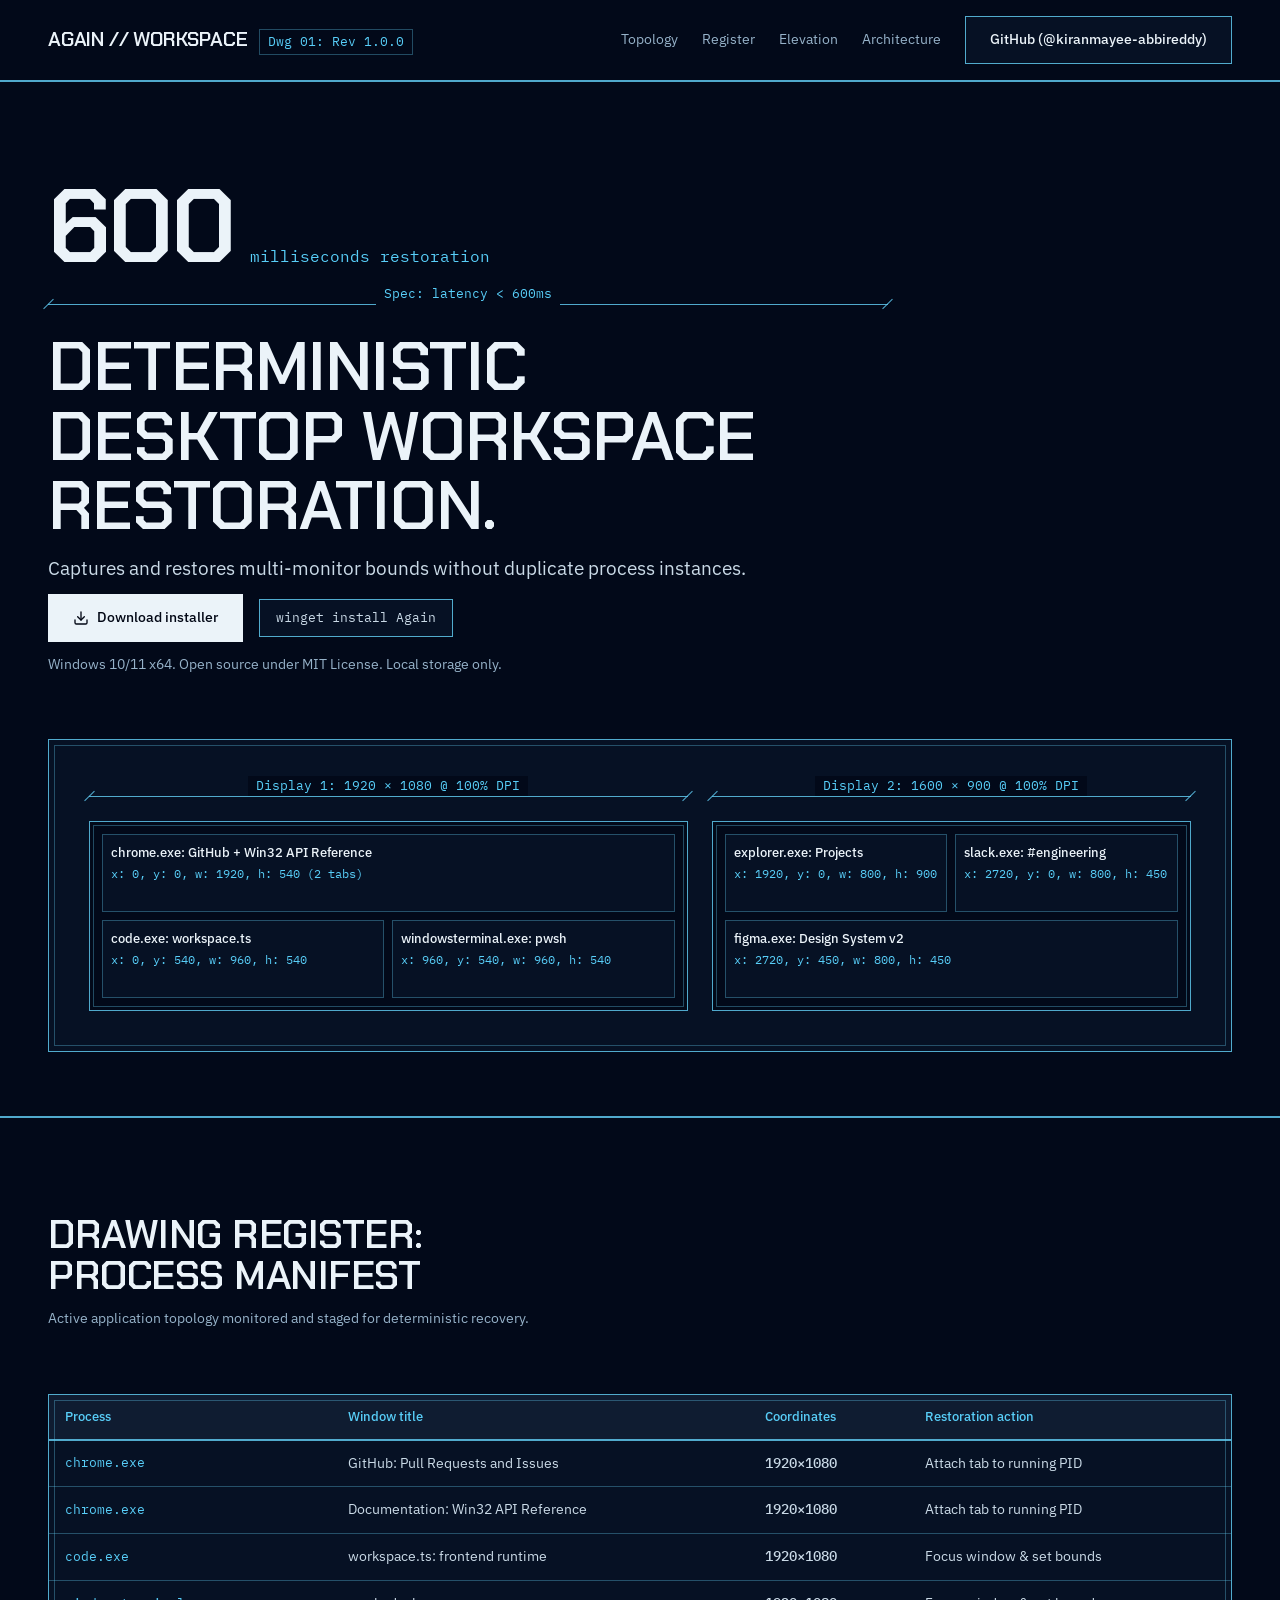
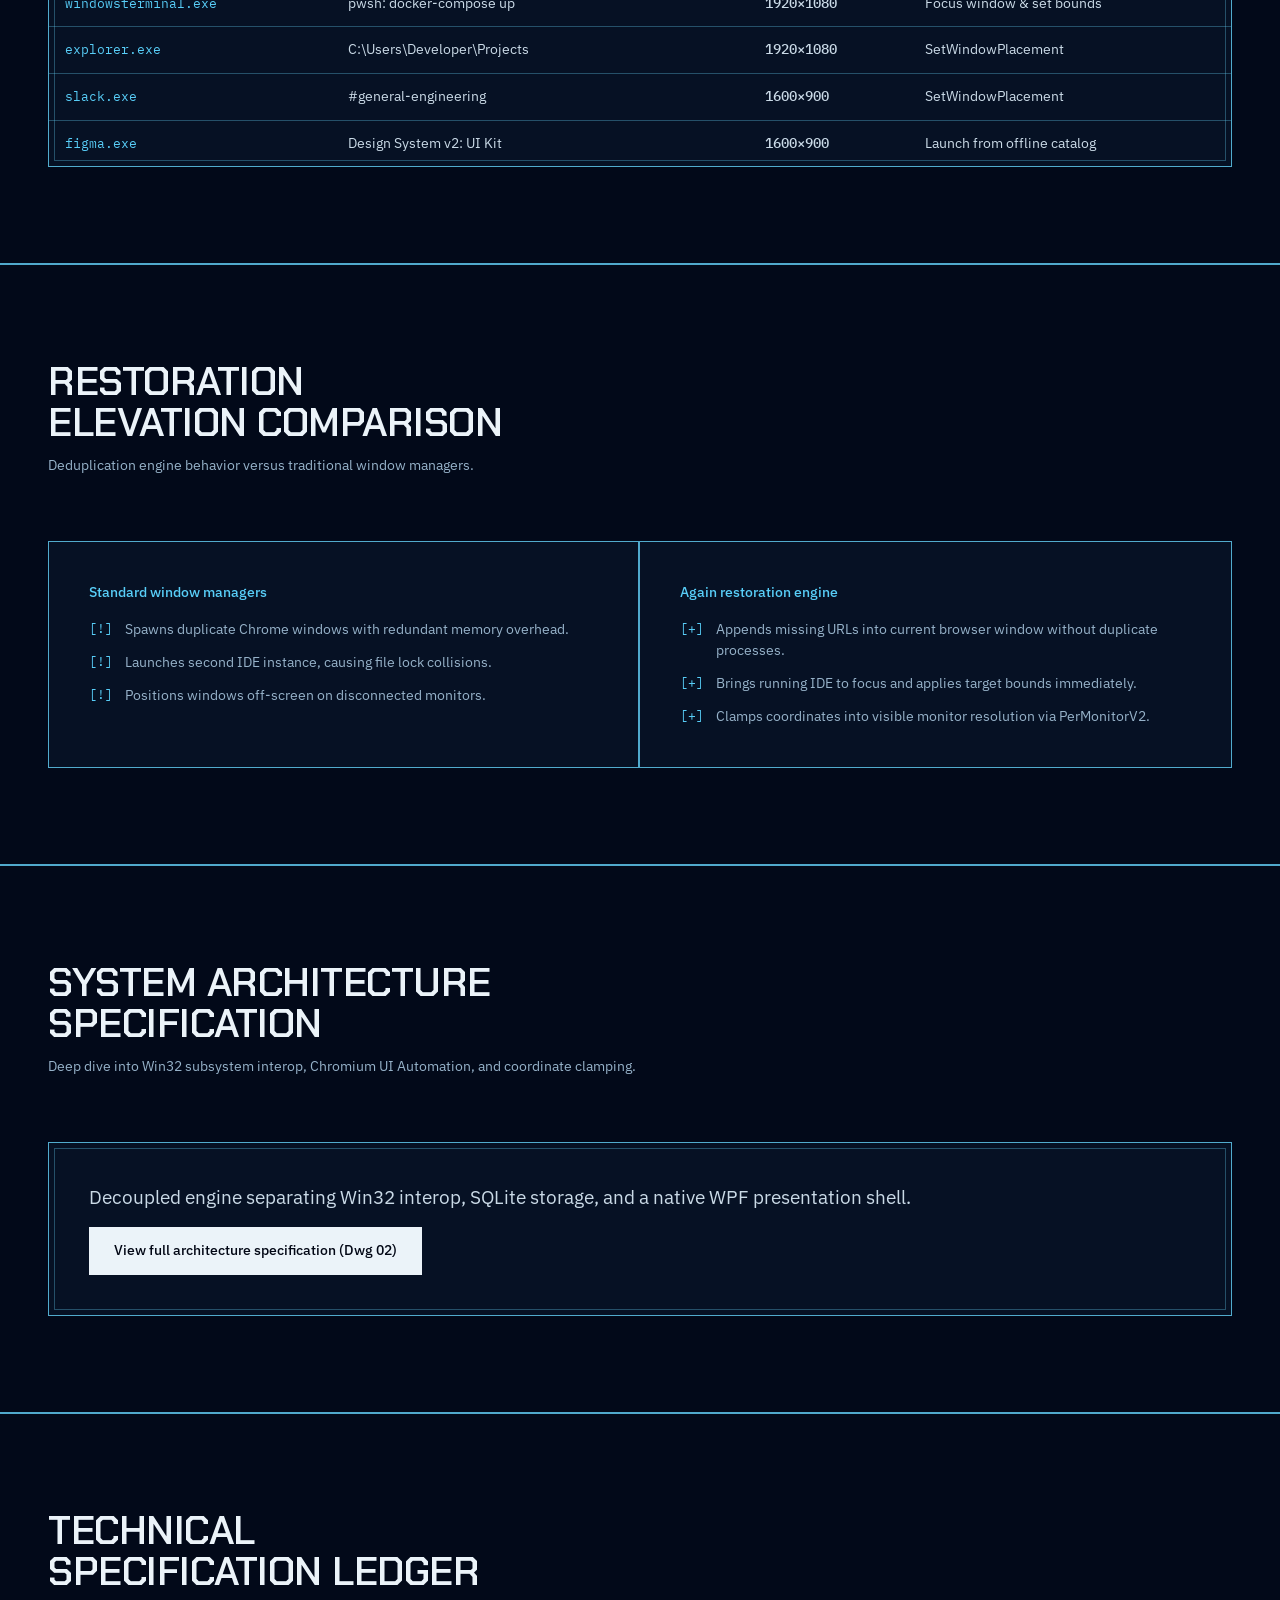
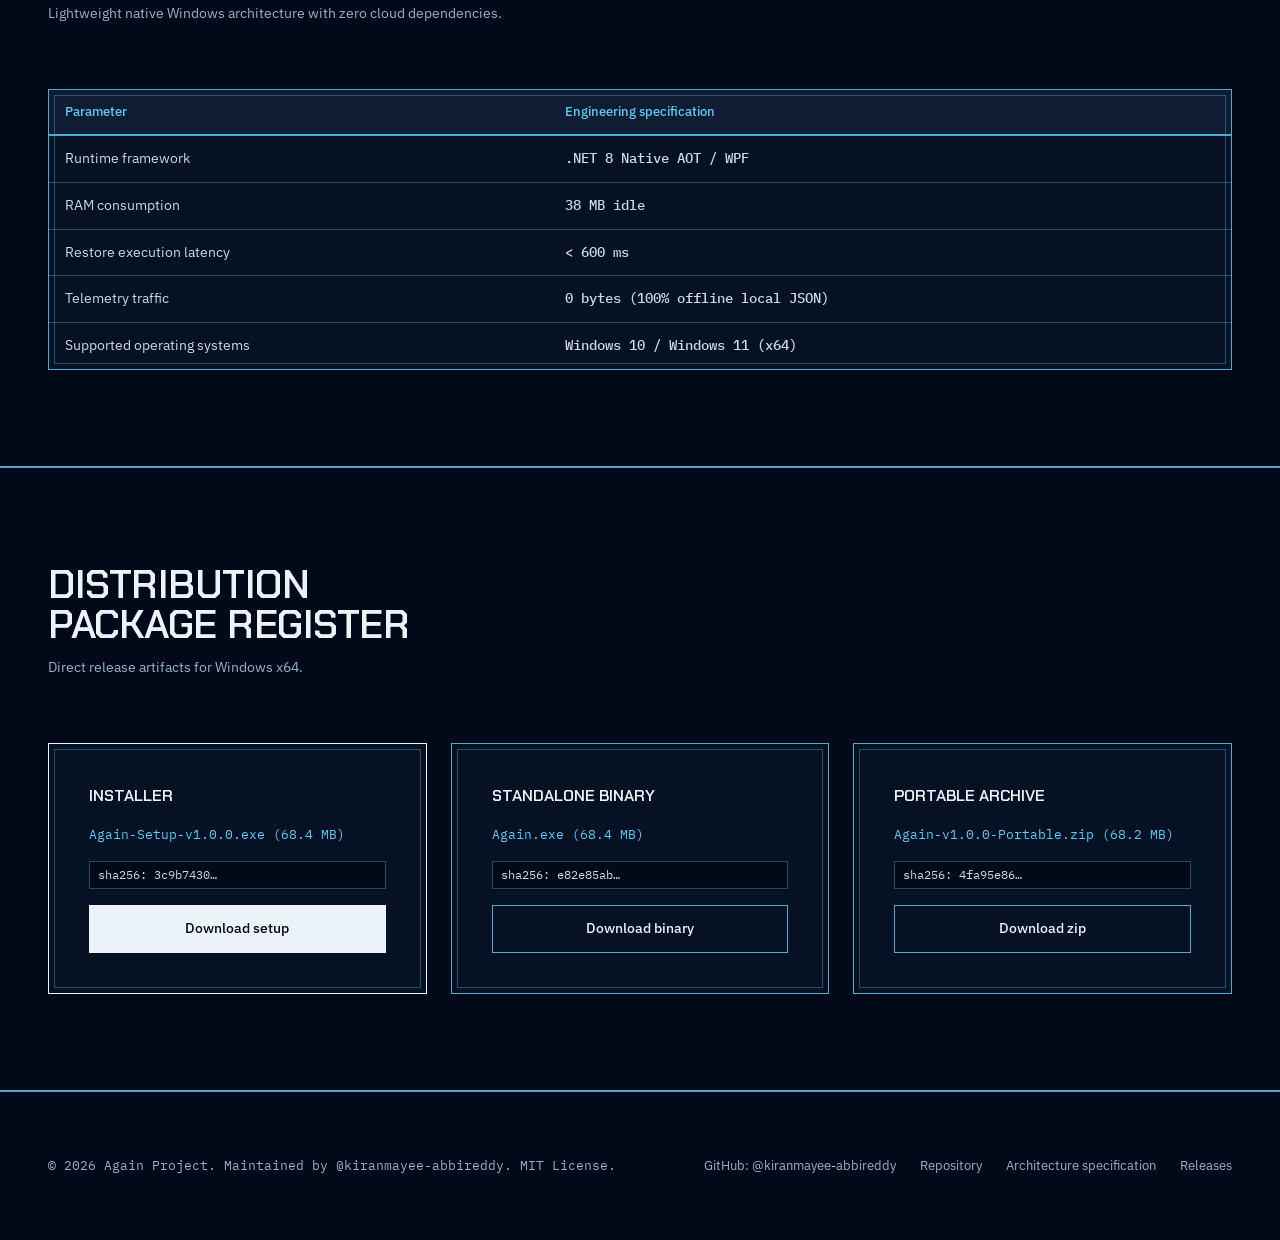
==== commit b6e1e89b: "docs: add comprehensive system architecture specification and link in branding page with github main" ====
--- a/docs/index.html
+++ b/docs/index.html
@@ -24,7 +24,8 @@
         <a href="#canvas" class="nav-item">Topology</a>
         <a href="#register" class="nav-item">Register</a>
         <a href="#elevation" class="nav-item">Elevation</a>
-        <a href="#downloads" class="btn btn--secondary">Get Again</a>
+        <a href="architecture.html" class="nav-item">Architecture</a>
+        <a href="https://github.com/kiranmayee-abbireddy/Again" class="btn btn--secondary" target="_blank" rel="noopener">GitHub (@kiranmayee-abbireddy)</a>
       </nav>
     </div>
   </header>
@@ -216,6 +217,21 @@
       </div>
     </section>
 
+    <!-- System Architecture Callout -->
+    <section class="section" id="architecture">
+      <div class="container">
+        <div class="section-head">
+          <h2>System architecture specification</h2>
+          <p class="body-muted">Deep dive into Win32 subsystem interop, Chromium UI Automation, and coordinate clamping.</p>
+        </div>
+
+        <div class="keyline-box">
+          <p class="lede" style="margin-bottom:var(--space-md);">Decoupled engine separating Win32 interop, SQLite storage, and a native WPF presentation shell.</p>
+          <a href="architecture.html" class="btn btn--primary">View full architecture specification (Dwg 02)</a>
+        </div>
+      </div>
+    </section>
+
     <!-- Technical Specifications Ledger -->
     <section class="section">
       <div class="container">
@@ -296,11 +312,12 @@
   <!-- Mast Footer / Index Columns -->
   <footer class="mast-footer">
     <div class="container footer-bar">
-      <span class="footer-copy">© 2026 Again Project. Drawing register under MIT License.</span>
+      <span class="footer-copy">© 2026 Again Project. Maintained by @kiranmayee-abbireddy. MIT License.</span>
       <div class="footer-nav">
-        <a href="https://github.com/kiranmayee-abbireddy/Again" class="footer-link" target="_blank" rel="noopener">GitHub repository</a>
-        <a href="https://github.com/kiranmayee-abbireddy/Again/releases" class="footer-link" target="_blank" rel="noopener">All releases</a>
-        <a href="https://github.com/kiranmayee-abbireddy/Again/issues" class="footer-link" target="_blank" rel="noopener">Issue tracker</a>
+        <a href="https://github.com/kiranmayee-abbireddy" class="footer-link" target="_blank" rel="noopener">GitHub: @kiranmayee-abbireddy</a>
+        <a href="https://github.com/kiranmayee-abbireddy/Again" class="footer-link" target="_blank" rel="noopener">Repository</a>
+        <a href="architecture.html" class="footer-link">Architecture specification</a>
+        <a href="https://github.com/kiranmayee-abbireddy/Again/releases" class="footer-link" target="_blank" rel="noopener">Releases</a>
       </div>
     </div>
   </footer>
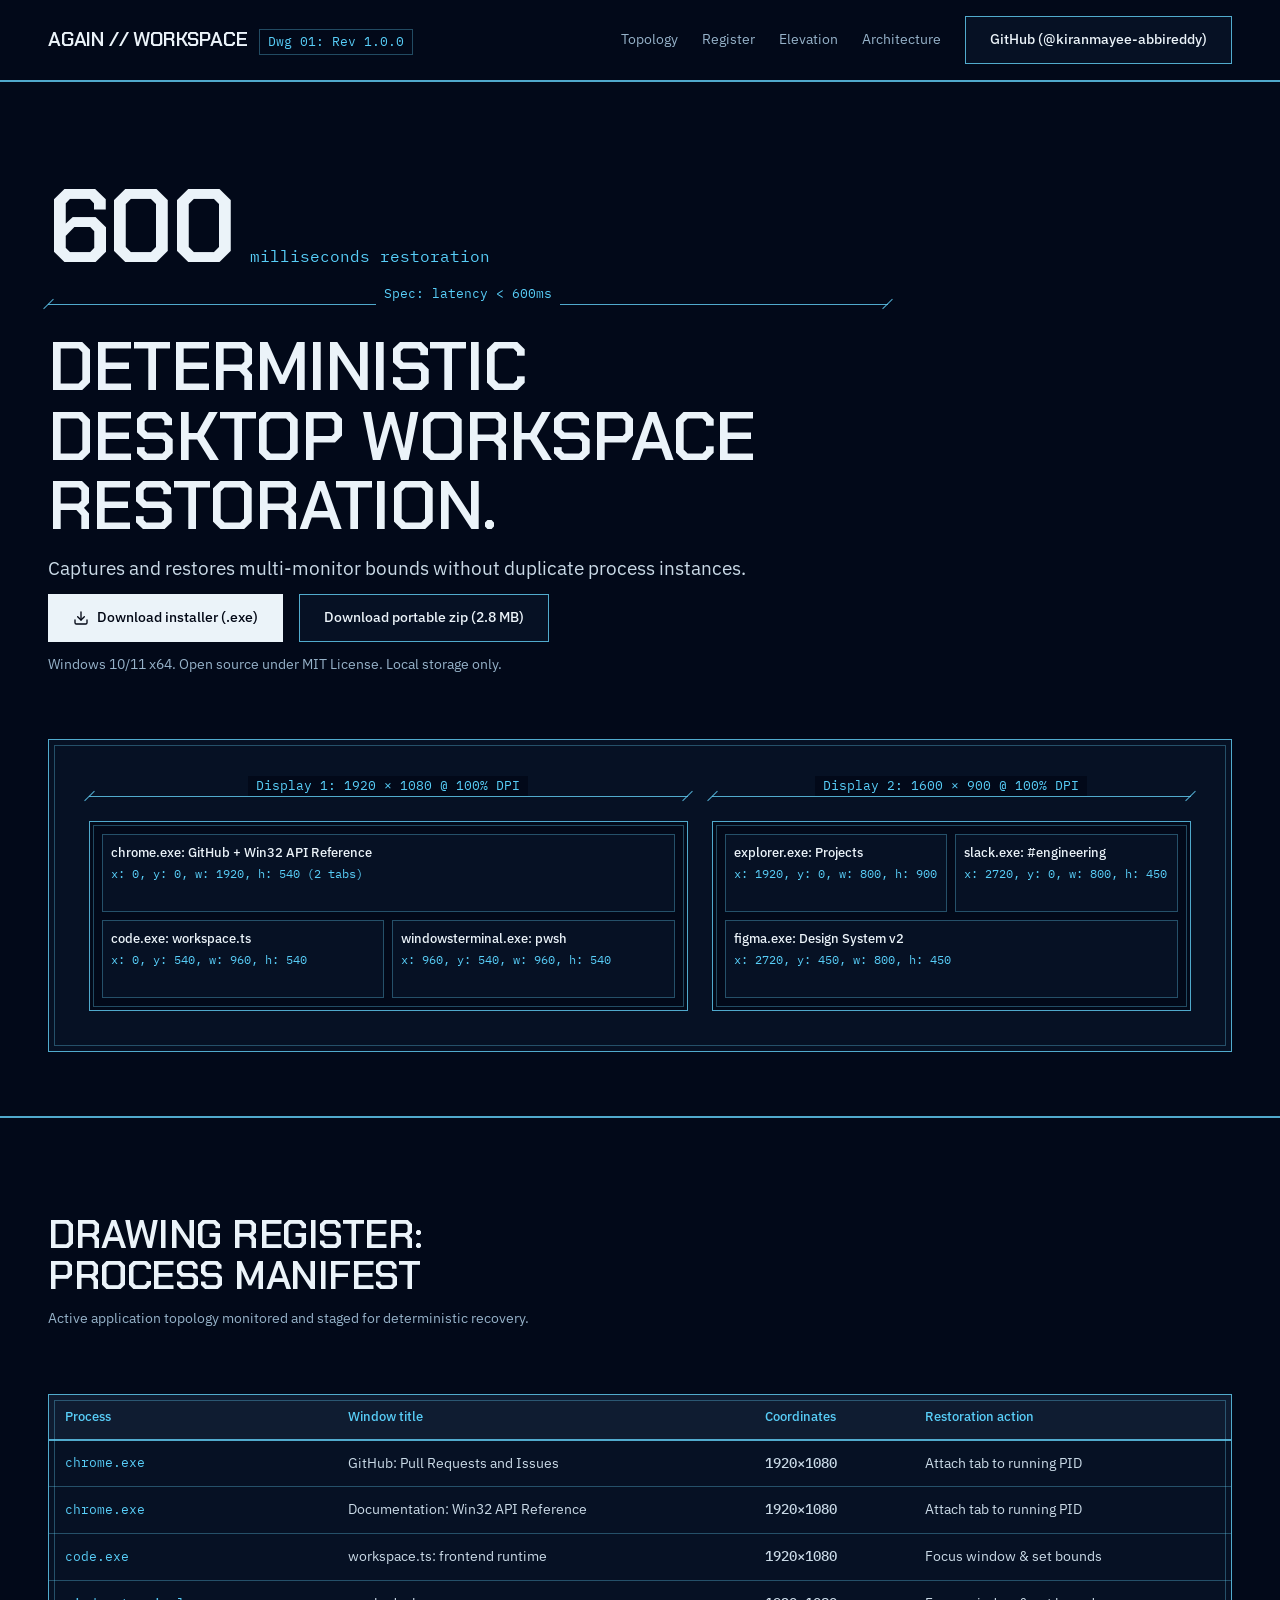
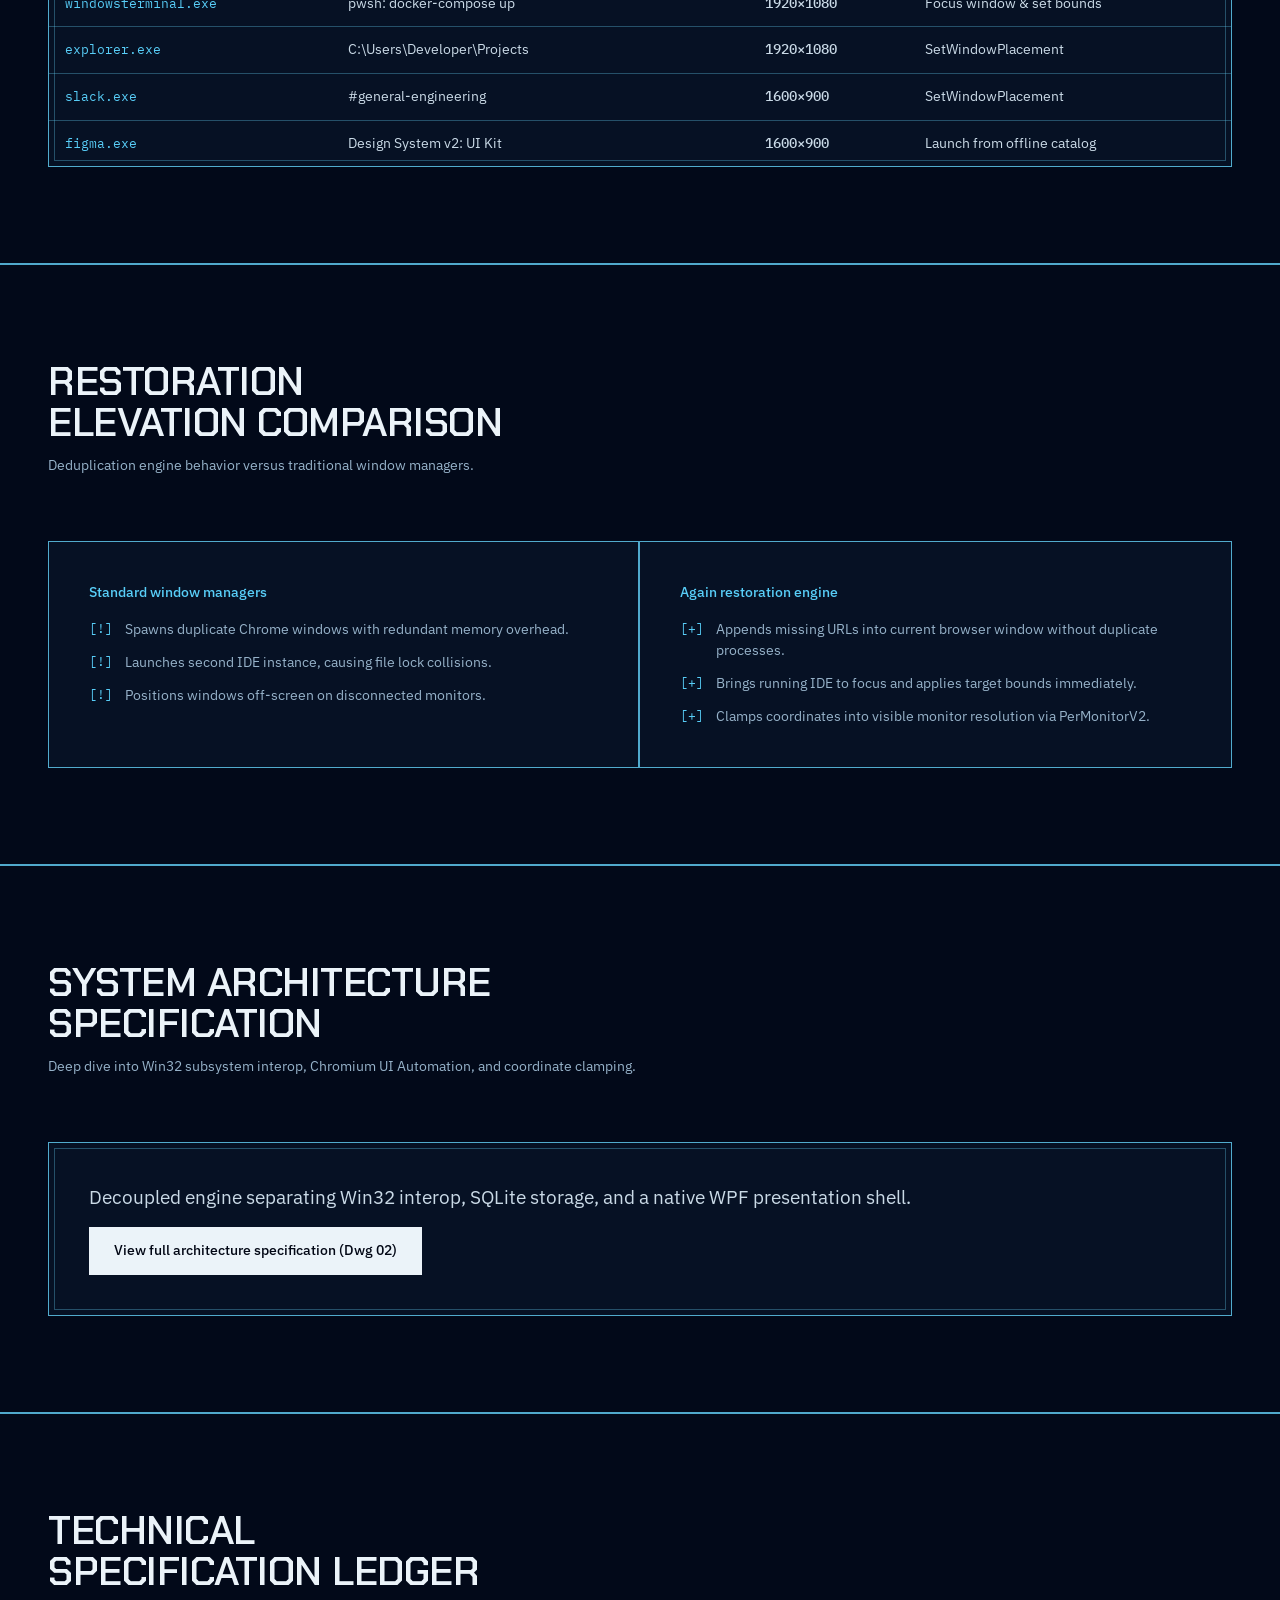
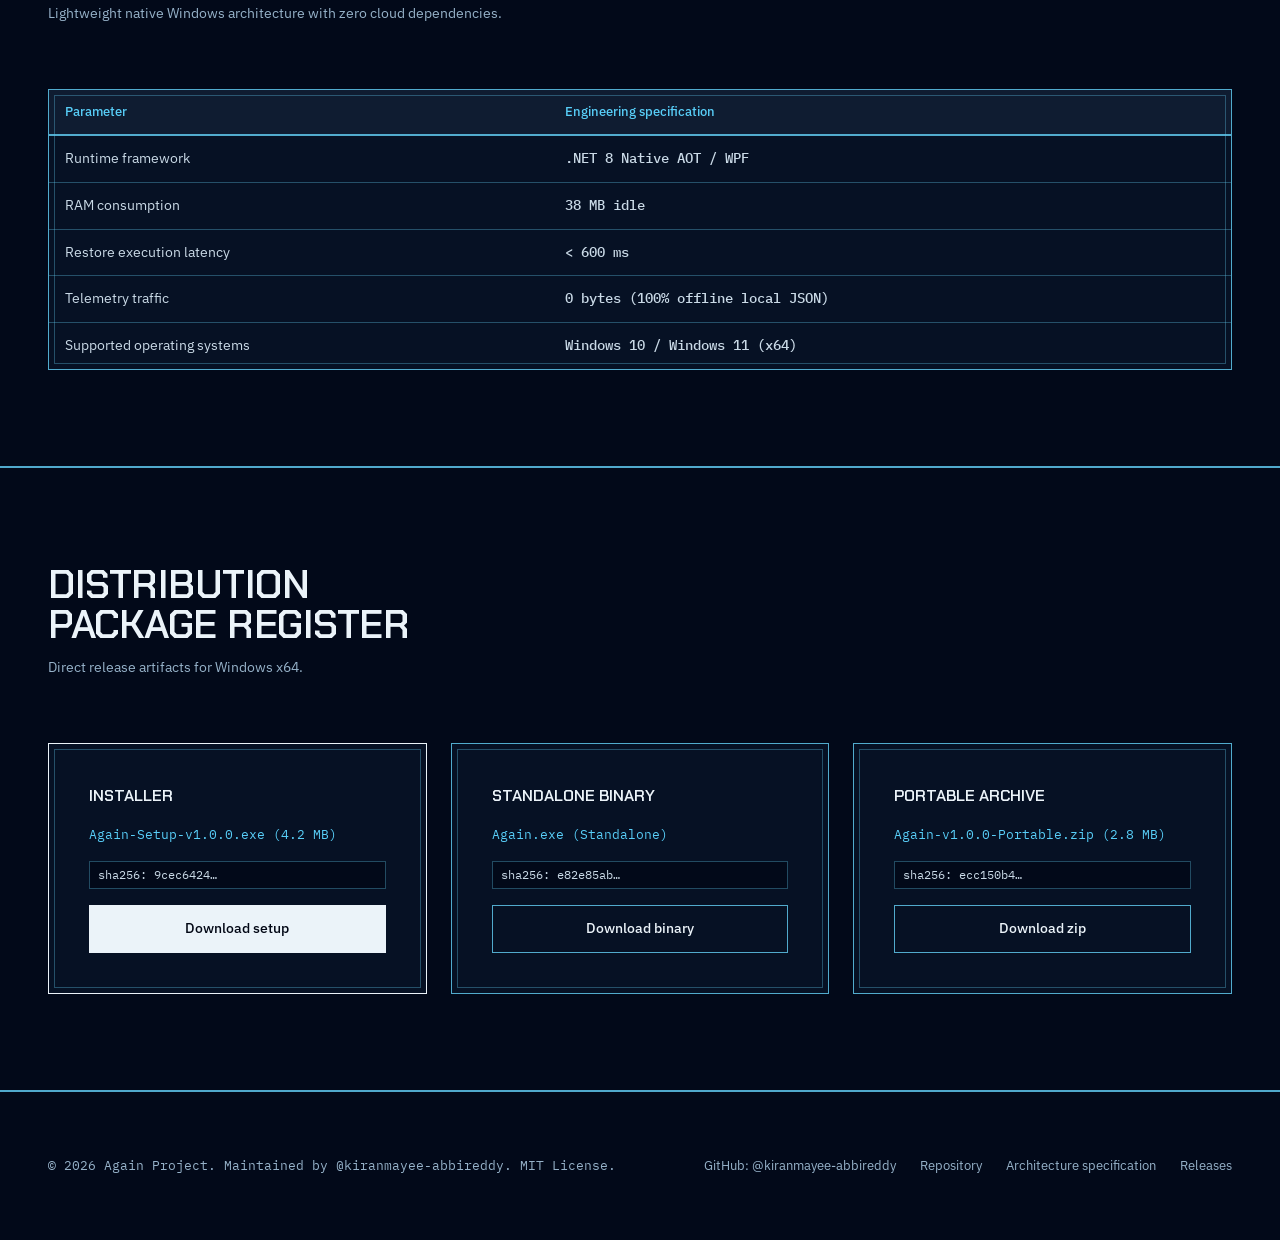
==== commit 802cea74: "fix(branding): replace placeholder winget command with direct portable zip download, add official wi" ====
--- a/docs/index.html
+++ b/docs/index.html
@@ -50,11 +50,11 @@
                 <polyline points="7 10 12 15 17 10"/>
                 <line x1="12" y1="15" x2="12" y2="3"/>
               </svg>
-              Download installer
+              Download installer (.exe)
             </a>
-            <button type="button" class="copy-box" onclick="navigator.clipboard.writeText('winget install Again');this.innerText='Copied command';" aria-label="Copy winget command">
-              <span>winget install Again</span>
-            </button>
+            <a href="https://github.com/kiranmayee-abbireddy/Again/releases/download/v1.0.0/Again-v1.0.0-Portable.zip" class="btn btn--secondary">
+              Download portable zip (2.8 MB)
+            </a>
           </div>
           <p class="body-muted">Windows 10/11 x64. Open source under MIT License. Local storage only.</p>
         </div>
@@ -286,22 +286,22 @@
         <div class="dist-grid">
           <div class="dist-card featured">
             <span class="dist-title">Installer</span>
-            <span class="dist-size">Again-Setup-v1.0.0.exe (68.4 MB)</span>
-            <div class="hash-snippet">sha256: 3c9b7430…</div>
+            <span class="dist-size">Again-Setup-v1.0.0.exe (4.2 MB)</span>
+            <div class="hash-snippet">sha256: 9cec6424…</div>
             <a href="https://github.com/kiranmayee-abbireddy/Again/releases/download/v1.0.0/Again-Setup-v1.0.0.exe" class="btn btn--primary">Download setup</a>
           </div>
 
           <div class="dist-card">
             <span class="dist-title">Standalone binary</span>
-            <span class="dist-size">Again.exe (68.4 MB)</span>
+            <span class="dist-size">Again.exe (Standalone)</span>
             <div class="hash-snippet">sha256: e82e85ab…</div>
             <a href="https://github.com/kiranmayee-abbireddy/Again/releases/download/v1.0.0/Again.exe" class="btn btn--secondary">Download binary</a>
           </div>
 
           <div class="dist-card">
             <span class="dist-title">Portable archive</span>
-            <span class="dist-size">Again-v1.0.0-Portable.zip (68.2 MB)</span>
-            <div class="hash-snippet">sha256: 4fa95e86…</div>
+            <span class="dist-size">Again-v1.0.0-Portable.zip (2.8 MB)</span>
+            <div class="hash-snippet">sha256: ecc150b4…</div>
             <a href="https://github.com/kiranmayee-abbireddy/Again/releases/download/v1.0.0/Again-v1.0.0-Portable.zip" class="btn btn--secondary">Download zip</a>
           </div>
         </div>
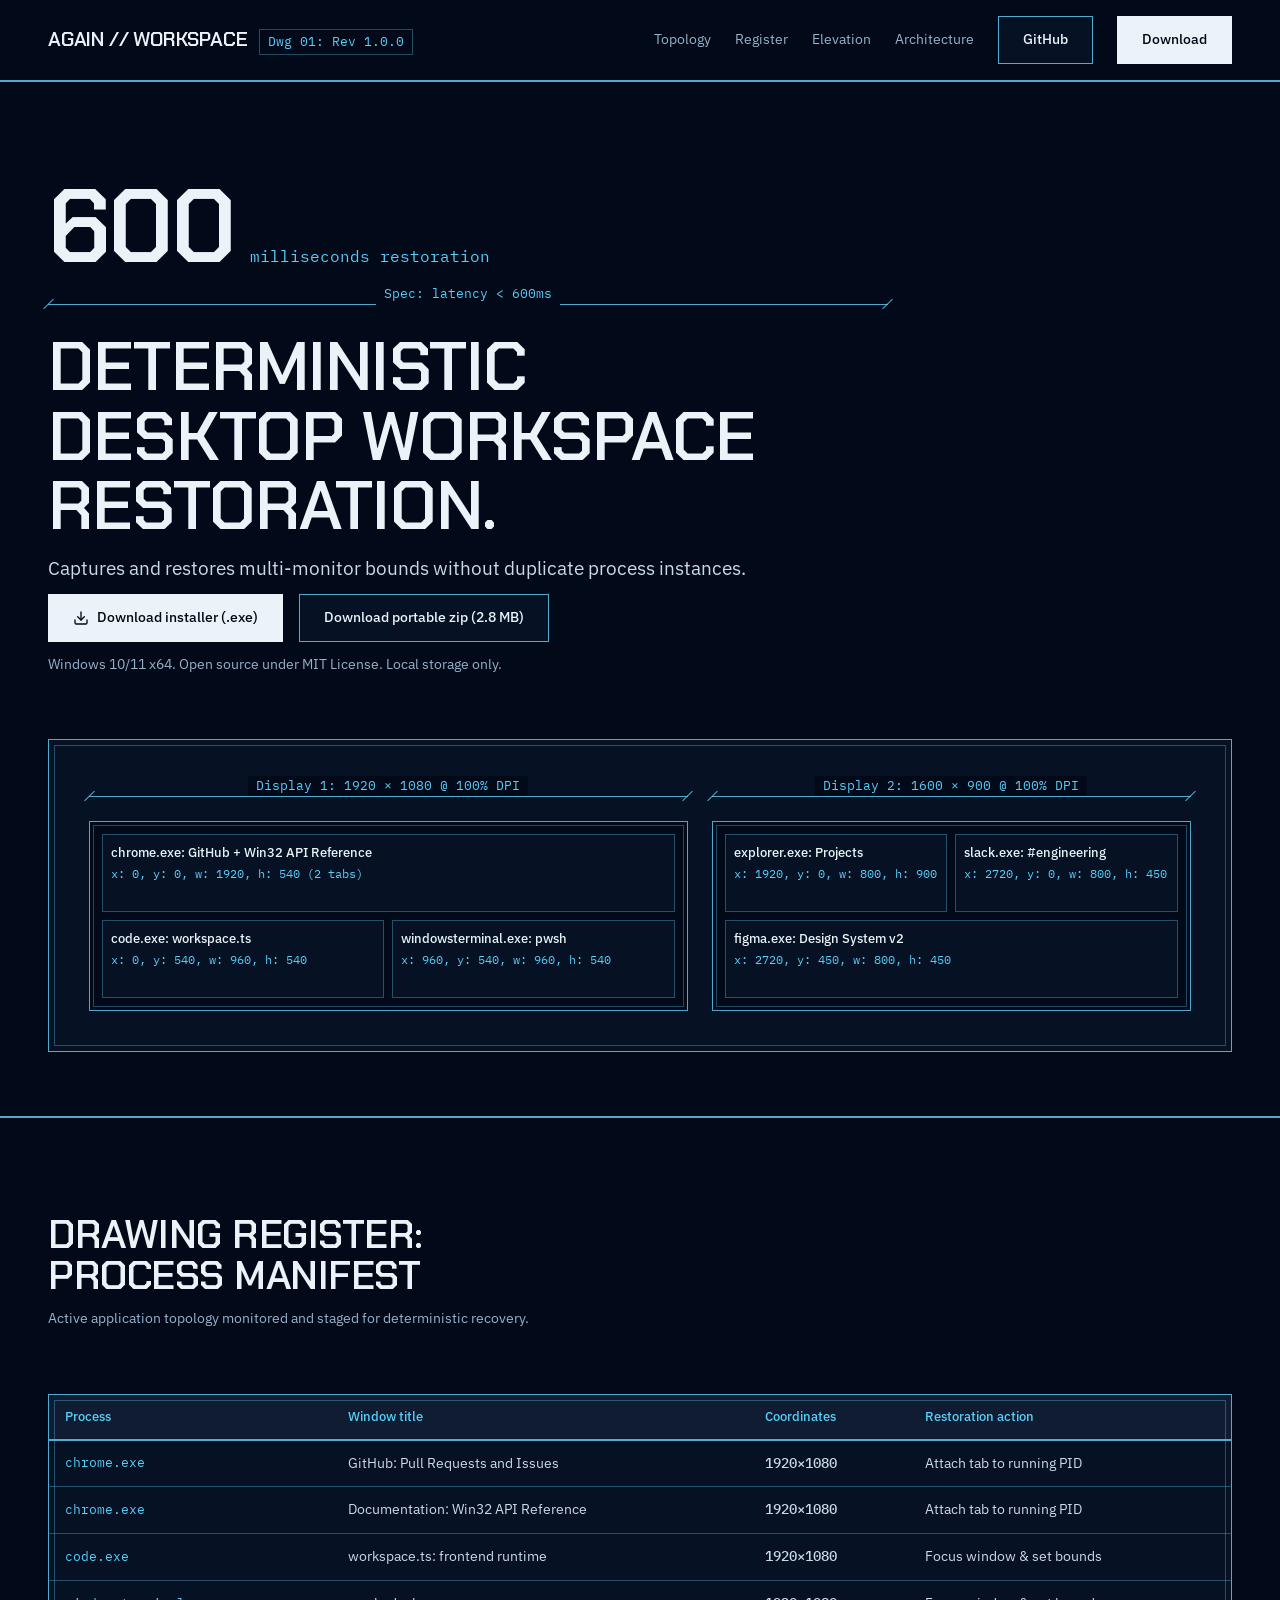
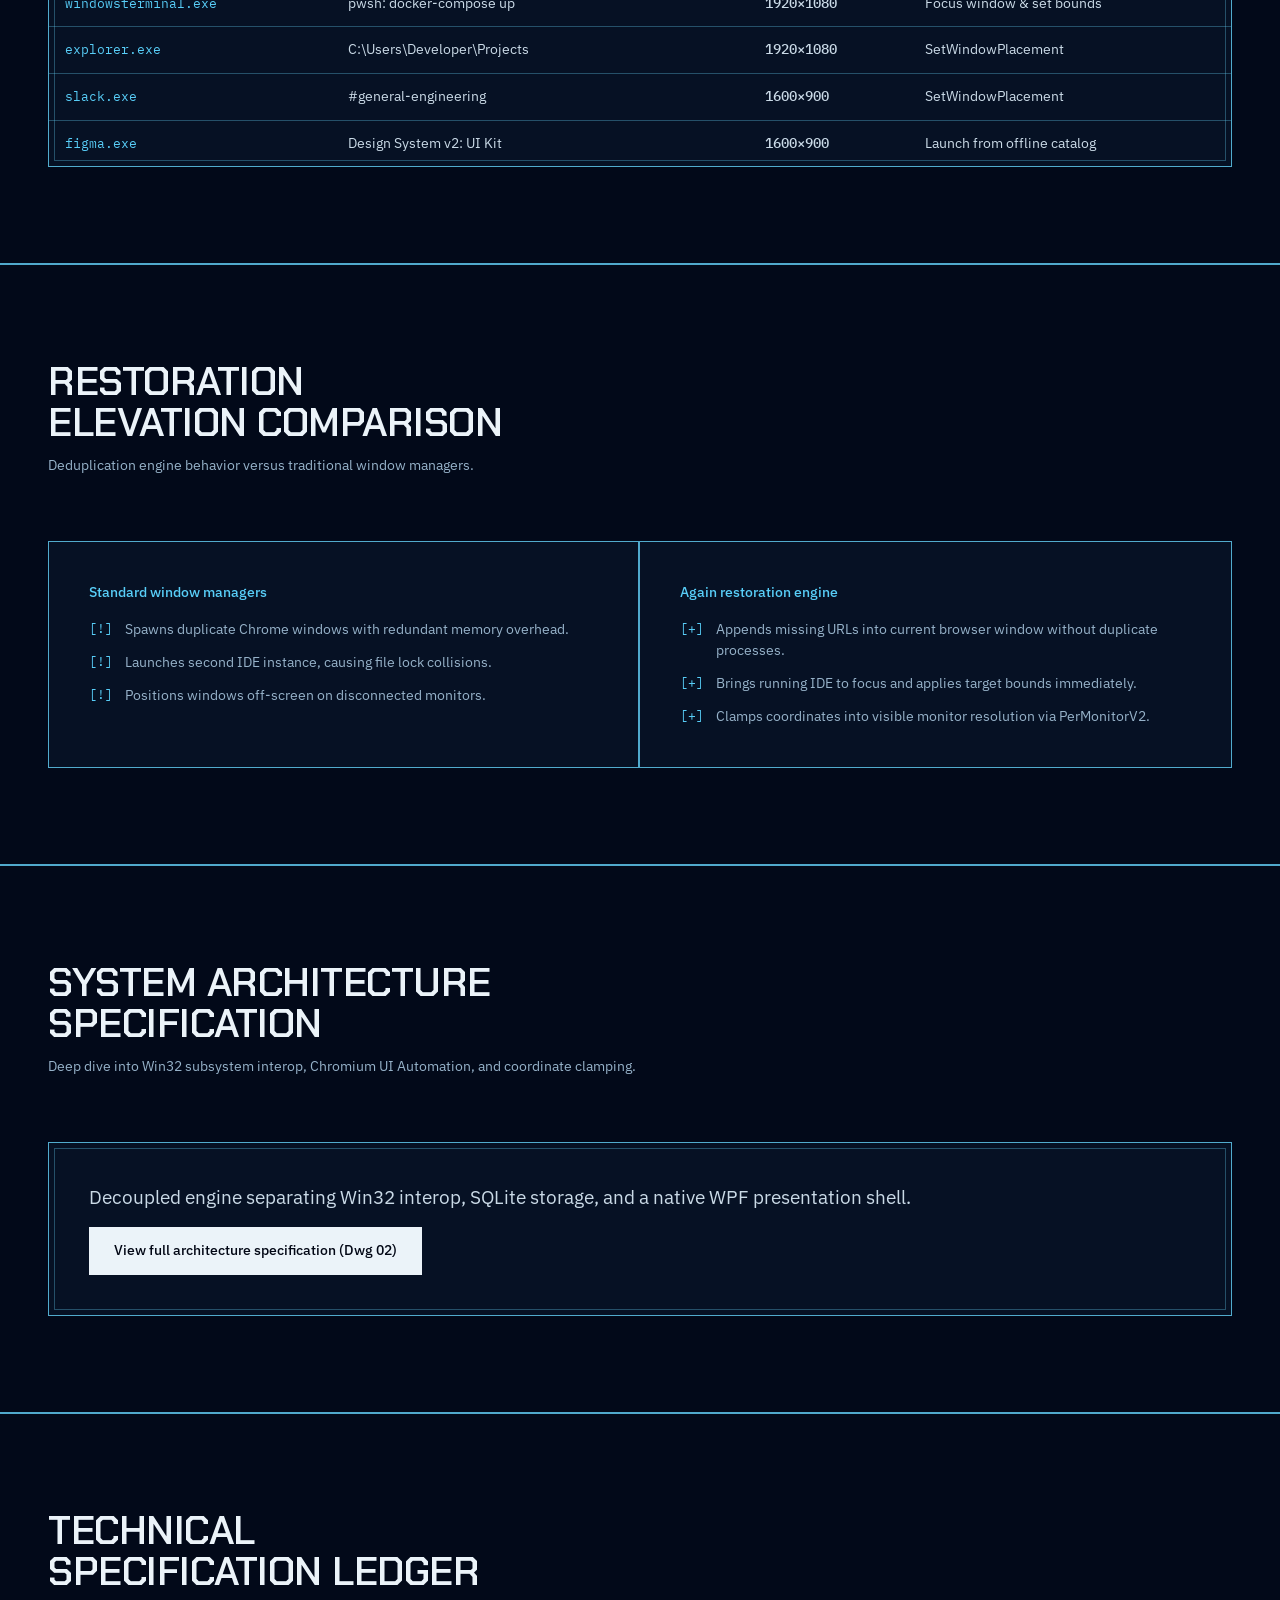
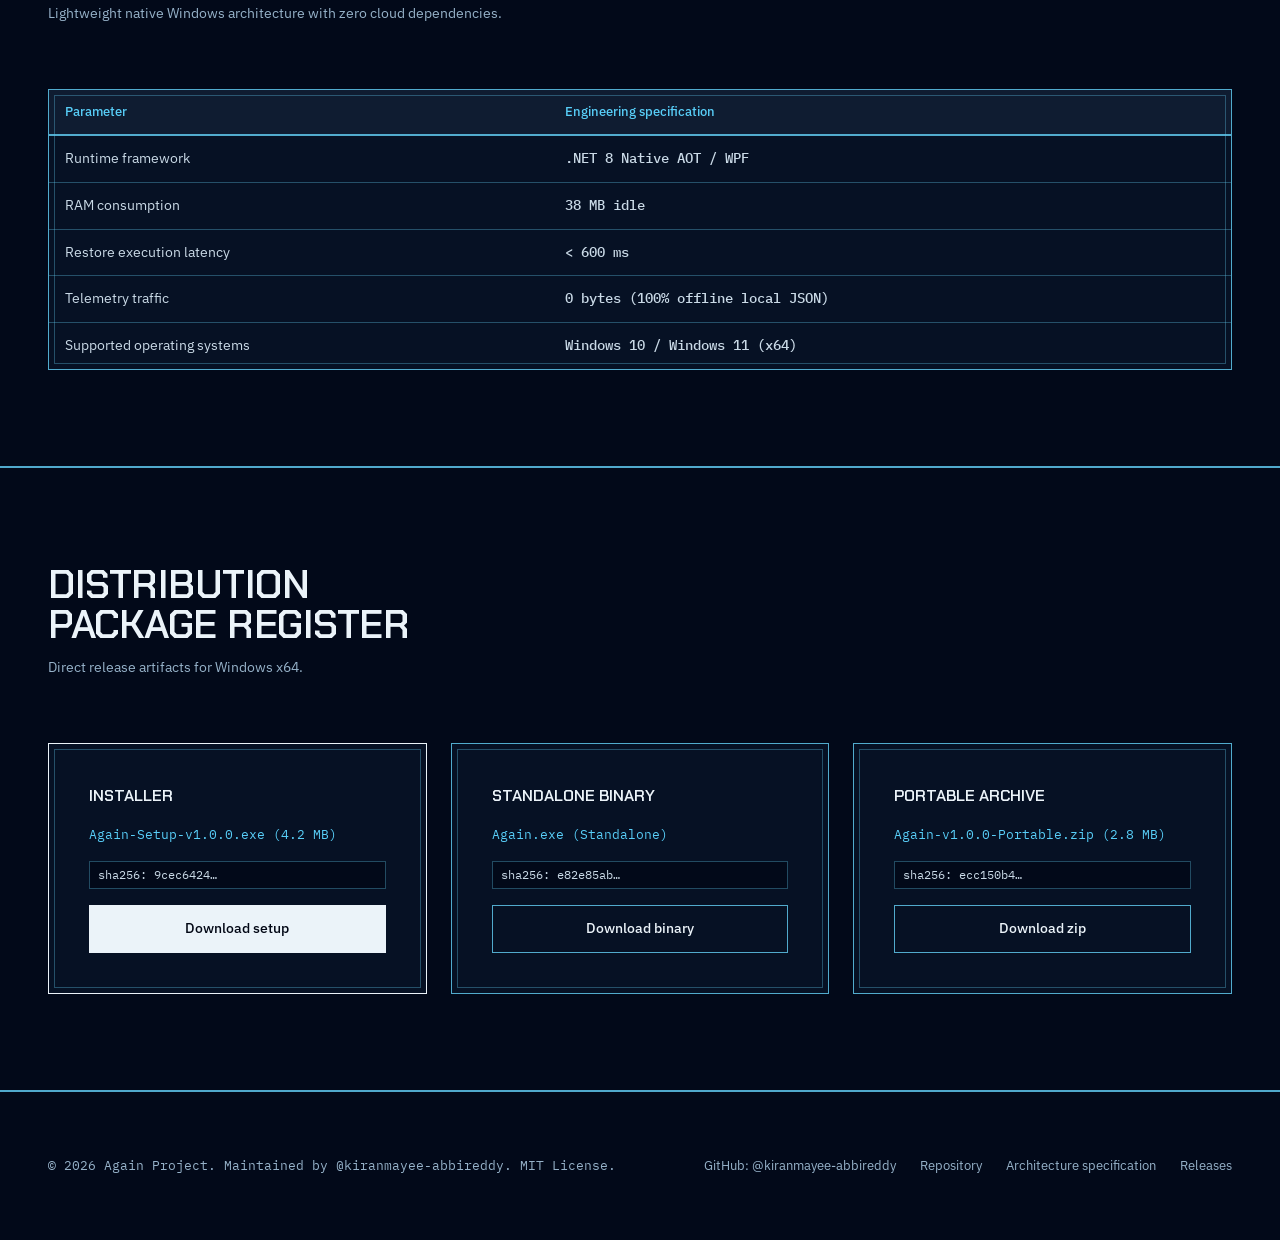
==== commit fe75e2cc: "fix(nav): simplify github label and add download action linking to downloads section" ====
--- a/docs/index.html
+++ b/docs/index.html
@@ -25,7 +25,8 @@
         <a href="#register" class="nav-item">Register</a>
         <a href="#elevation" class="nav-item">Elevation</a>
         <a href="architecture.html" class="nav-item">Architecture</a>
-        <a href="https://github.com/kiranmayee-abbireddy/Again" class="btn btn--secondary" target="_blank" rel="noopener">GitHub (@kiranmayee-abbireddy)</a>
+        <a href="https://github.com/kiranmayee-abbireddy/Again" class="btn btn--secondary" target="_blank" rel="noopener">GitHub</a>
+        <a href="#downloads" class="btn btn--primary">Download</a>
       </nav>
     </div>
   </header>
--- a/docs/style.css
+++ b/docs/style.css
@@ -288,8 +288,20 @@
 }
 
 @media (max-width: 60rem) {
+  .nav-links {
+    gap: var(--space-sm);
+  }
   .nav-links .nav-item {
     display: none;
+  }
+}
+
+@media (max-width: 30rem) {
+  .sheet-tag {
+    display: none;
+  }
+  .masthead .btn {
+    padding: var(--space-xs) var(--space-md);
   }
 }
 
